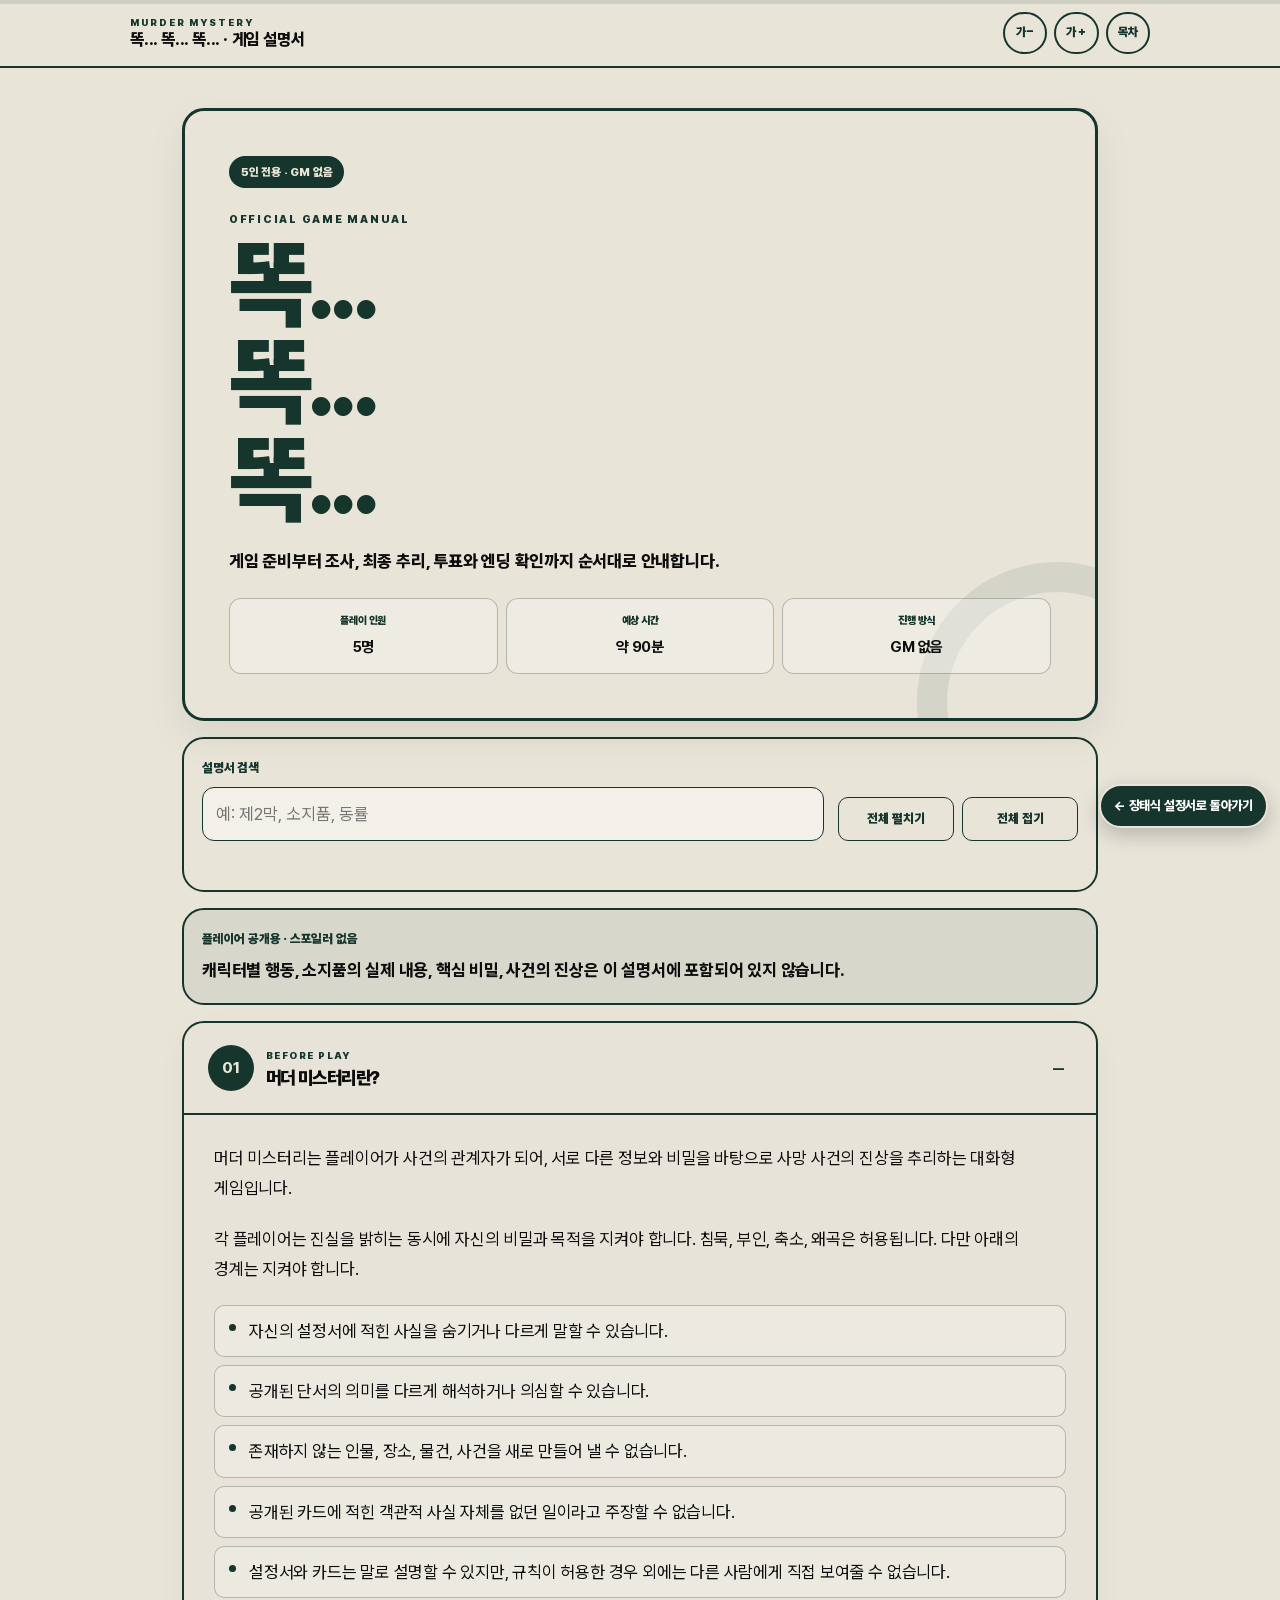
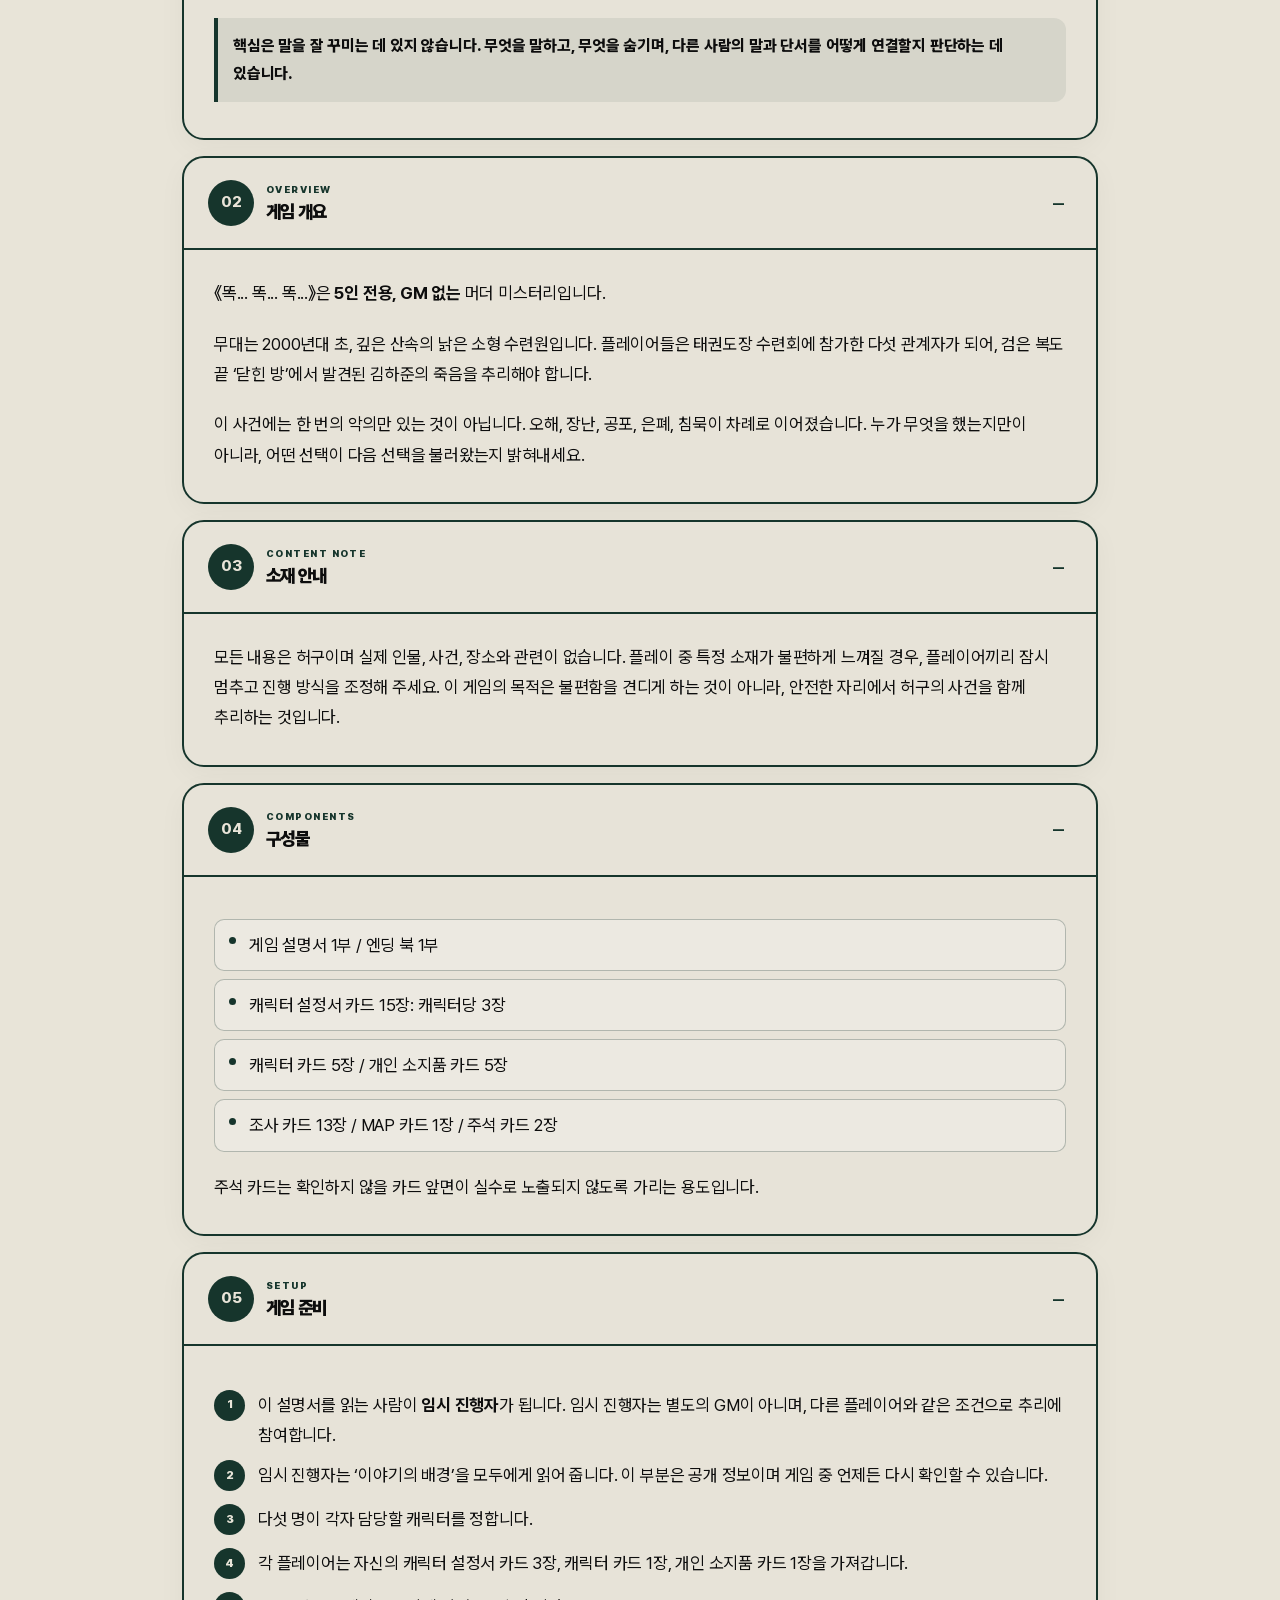
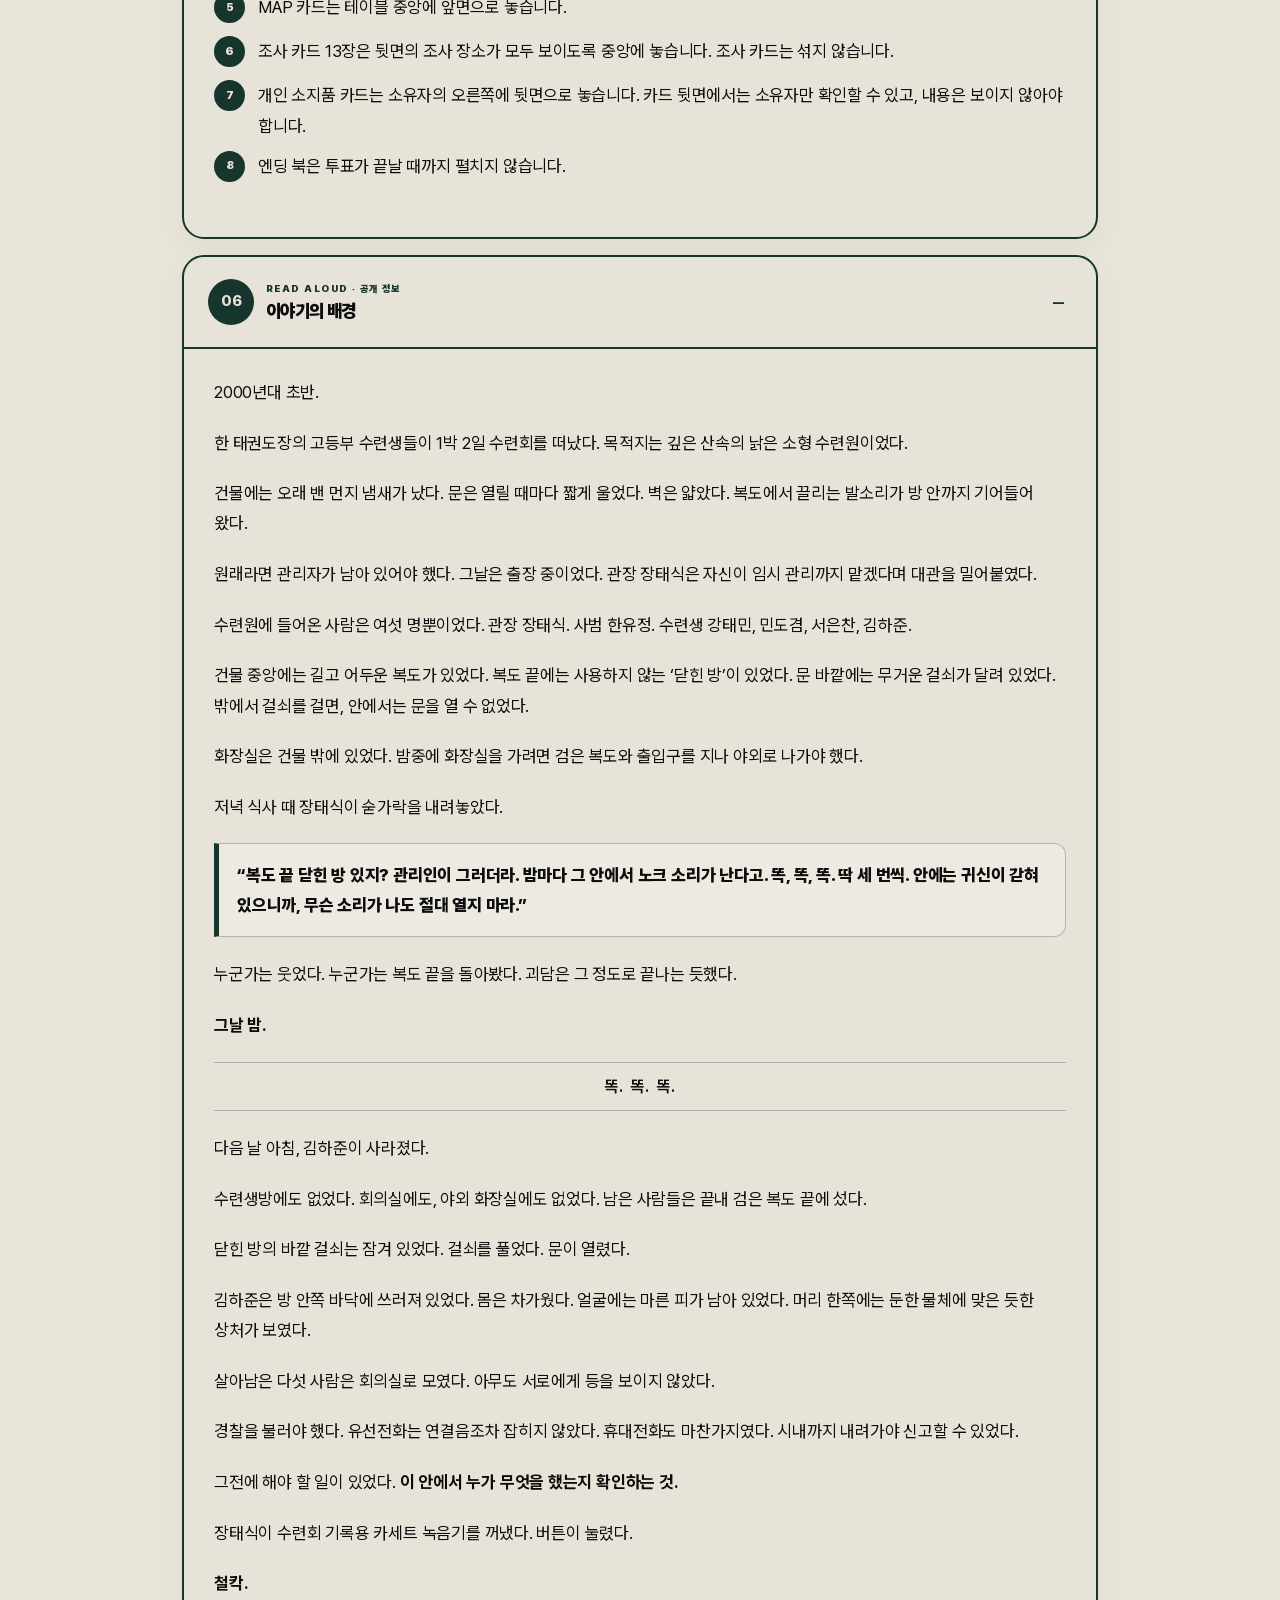
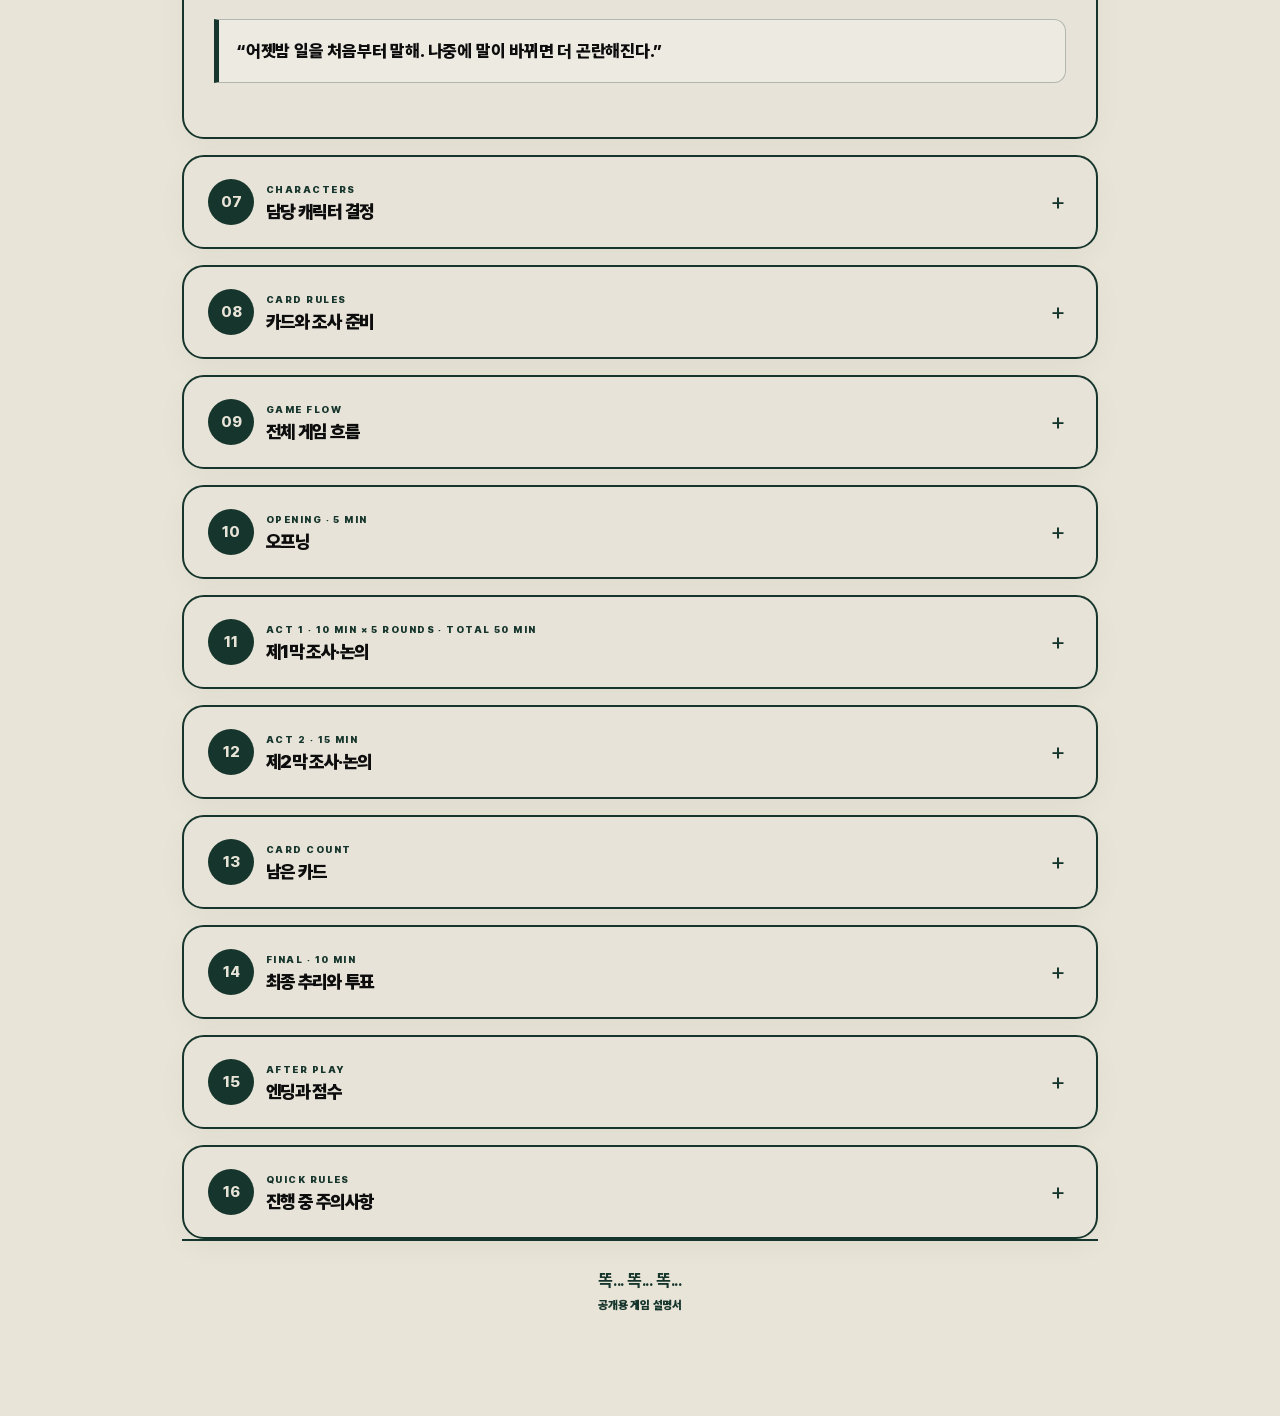
==== game-guide/index.html @ a2833aea "Add files via upload" ====
<!DOCTYPE html>
<html lang="ko">
<head>
  <meta charset="UTF-8">
  <meta name="viewport" content="width=device-width, initial-scale=1, viewport-fit=cover">
  <meta name="theme-color" content="#E8E4D8">
  <meta name="color-scheme" content="light">
  <meta name="robots" content="noindex,nofollow,noarchive,nosnippet">
  <title>똑... 똑... 똑... | 게임 설명서</title>
  <meta name="description" content="5인용 GM 없는 머더 미스터리 《똑... 똑... 똑...》 공개용 모바일 게임 설명서">
  <link rel="stylesheet" href="style.css">
</head>
<body>
  <a class="character-return" id="characterReturn" href="../index.html?from=guide" aria-label="장태식 설정서로 돌아가기">← 장태식 설정서로 돌아가기</a>
  <div class="scroll-progress" aria-hidden="true"><div class="scroll-progress__bar" id="scrollProgress"></div></div>
  <header class="site-header">
    <div class="site-header__inner">
      <div class="brand"><span class="brand__eyebrow">MURDER MYSTERY</span><h1 class="brand__title">똑... 똑... 똑... · 게임 설명서</h1></div>
      <div class="header-actions" aria-label="읽기 설정">
        <button class="icon-button" id="fontDown" type="button" aria-label="글자 크기 줄이기">가−</button>
        <button class="icon-button" id="fontUp" type="button" aria-label="글자 크기 키우기">가＋</button>
        <button class="icon-button" id="menuToggle" type="button" aria-expanded="false" aria-controls="quickNav">목차</button>
      </div>
    </div>
  </header>
  <nav class="quick-nav" id="quickNav" aria-label="빠른 이동"><a href="#murder-mystery">머더 미스터리란?</a>
<a href="#overview">게임 개요</a>
<a href="#content-note">소재 안내</a>
<a href="#components">구성물</a>
<a href="#setup">게임 준비</a>
<a href="#story">이야기의 배경</a>
<a href="#characters">담당 캐릭터 결정</a>
<a href="#cards">카드와 조사 준비</a>
<a href="#flow">전체 게임 흐름</a>
<a href="#opening">오프닝</a>
<a href="#act-one">제1막 조사·논의</a>
<a href="#act-two">제2막 조사·논의</a>
<a href="#remaining">남은 카드</a>
<a href="#deduction-vote">최종 추리와 투표</a>
<a href="#ending-score">엔딩과 점수</a>
<a href="#important-rules">진행 중 주의사항</a></nav>
  <main class="page-shell">
    <section class="manual-hero">
      <span class="manual-hero__badge">5인 전용 · GM 없음</span>
      <p class="manual-hero__eyebrow">OFFICIAL GAME MANUAL</p>
      <h2>똑...<br>똑...<br>똑...</h2>
      <p class="manual-hero__subtitle">게임 준비부터 조사, 최종 추리, 투표와 엔딩 확인까지 순서대로 안내합니다.</p>
      <div class="manual-summary">
        <div><span>플레이 인원</span><strong>5명</strong></div>
        <div><span>예상 시간</span><strong>약 90분</strong></div>
        <div><span>진행 방식</span><strong>GM 없음</strong></div>
      </div>
    </section>
    <section class="manual-tools" aria-label="설명서 도구">
      <label class="search-box" for="manualSearch"><span>설명서 검색</span><input id="manualSearch" type="search" placeholder="예: 제2막, 소지품, 동률"></label>
      <div class="tool-buttons"><button id="expandAll" type="button">전체 펼치기</button><button id="collapseAll" type="button">전체 접기</button></div>
      <p class="search-status" id="searchStatus" aria-live="polite"></p>
    </section>
    <section class="important-note">
      <strong>플레이어 공개용 · 스포일러 없음</strong>
      <p>캐릭터별 행동, 소지품의 실제 내용, 핵심 비밀, 사건의 진상은 이 설명서에 포함되어 있지 않습니다.</p>
    </section>
    <div id="manualSections">
      <article class="manual-section" id="murder-mystery">
        <button class="section-toggle" type="button" aria-expanded="true" aria-controls="murder-mystery-content">
          <span class="section-number">01</span>
          <span class="section-title-group">
            <span class="section-kicker">BEFORE PLAY</span>
            <span class="section-title">머더 미스터리란?</span>
          </span>
          <span class="toggle-mark" aria-hidden="true">−</span>
        </button>
        <div class="section-content" id="murder-mystery-content">
          <div class="prose">
        <p>머더 미스터리는 플레이어가 사건의 관계자가 되어, 서로 다른 정보와 비밀을 바탕으로 사망 사건의 진상을 추리하는 대화형 게임입니다.</p>
        <p>각 플레이어는 진실을 밝히는 동시에 자신의 비밀과 목적을 지켜야 합니다. 침묵, 부인, 축소, 왜곡은 허용됩니다. 다만 아래의 경계는 지켜야 합니다.</p>
        <ul class="manual-list">
          <li>자신의 설정서에 적힌 사실을 숨기거나 다르게 말할 수 있습니다.</li>
          <li>공개된 단서의 의미를 다르게 해석하거나 의심할 수 있습니다.</li>
          <li>존재하지 않는 인물, 장소, 물건, 사건을 새로 만들어 낼 수 없습니다.</li>
          <li>공개된 카드에 적힌 객관적 사실 자체를 없던 일이라고 주장할 수 없습니다.</li>
          <li>설정서와 카드는 말로 설명할 수 있지만, 규칙이 허용한 경우 외에는 다른 사람에게 직접 보여줄 수 없습니다.</li>
        </ul>
        <div class="rule-callout">핵심은 말을 잘 꾸미는 데 있지 않습니다. 무엇을 말하고, 무엇을 숨기며, 다른 사람의 말과 단서를 어떻게 연결할지 판단하는 데 있습니다.</div></div>
        </div>
      </article>

      <article class="manual-section" id="overview">
        <button class="section-toggle" type="button" aria-expanded="true" aria-controls="overview-content">
          <span class="section-number">02</span>
          <span class="section-title-group">
            <span class="section-kicker">OVERVIEW</span>
            <span class="section-title">게임 개요</span>
          </span>
          <span class="toggle-mark" aria-hidden="true">−</span>
        </button>
        <div class="section-content" id="overview-content">
          <div class="prose">
        <p>《똑... 똑... 똑...》은 <strong>5인 전용, GM 없는</strong> 머더 미스터리입니다.</p>
        <p>무대는 2000년대 초, 깊은 산속의 낡은 소형 수련원입니다. 플레이어들은 태권도장 수련회에 참가한 다섯 관계자가 되어, 검은 복도 끝 ‘닫힌 방’에서 발견된 김하준의 죽음을 추리해야 합니다.</p>
        <p>이 사건에는 한 번의 악의만 있는 것이 아닙니다. 오해, 장난, 공포, 은폐, 침묵이 차례로 이어졌습니다. 누가 무엇을 했는지만이 아니라, 어떤 선택이 다음 선택을 불러왔는지 밝혀내세요.</p></div>
        </div>
      </article>

      <article class="manual-section" id="content-note">
        <button class="section-toggle" type="button" aria-expanded="true" aria-controls="content-note-content">
          <span class="section-number">03</span>
          <span class="section-title-group">
            <span class="section-kicker">CONTENT NOTE</span>
            <span class="section-title">소재 안내</span>
          </span>
          <span class="toggle-mark" aria-hidden="true">−</span>
        </button>
        <div class="section-content" id="content-note-content">
          <div class="prose">
        <p>모든 내용은 허구이며 실제 인물, 사건, 장소와 관련이 없습니다. 플레이 중 특정 소재가 불편하게 느껴질 경우, 플레이어끼리 잠시 멈추고 진행 방식을 조정해 주세요. 이 게임의 목적은 불편함을 견디게 하는 것이 아니라, 안전한 자리에서 허구의 사건을 함께 추리하는 것입니다.</p></div>
        </div>
      </article>

      <article class="manual-section" id="components">
        <button class="section-toggle" type="button" aria-expanded="true" aria-controls="components-content">
          <span class="section-number">04</span>
          <span class="section-title-group">
            <span class="section-kicker">COMPONENTS</span>
            <span class="section-title">구성물</span>
          </span>
          <span class="toggle-mark" aria-hidden="true">−</span>
        </button>
        <div class="section-content" id="components-content">
          <div class="prose">
        <ul class="manual-list">
          <li>게임 설명서 1부 / 엔딩 북 1부</li>
          <li>캐릭터 설정서 카드 15장: 캐릭터당 3장</li>
          <li>캐릭터 카드 5장 / 개인 소지품 카드 5장</li>
          <li>조사 카드 13장 / MAP 카드 1장 / 주석 카드 2장</li>
        </ul>
        <p>주석 카드는 확인하지 않을 카드 앞면이 실수로 노출되지 않도록 가리는 용도입니다.</p></div>
        </div>
      </article>

      <article class="manual-section" id="setup">
        <button class="section-toggle" type="button" aria-expanded="true" aria-controls="setup-content">
          <span class="section-number">05</span>
          <span class="section-title-group">
            <span class="section-kicker">SETUP</span>
            <span class="section-title">게임 준비</span>
          </span>
          <span class="toggle-mark" aria-hidden="true">−</span>
        </button>
        <div class="section-content" id="setup-content">
          <div class="prose">
        <ol class="numbered-list">
          <li>이 설명서를 읽는 사람이 <strong>임시 진행자</strong>가 됩니다. 임시 진행자는 별도의 GM이 아니며, 다른 플레이어와 같은 조건으로 추리에 참여합니다.</li>
          <li>임시 진행자는 ‘이야기의 배경’을 모두에게 읽어 줍니다. 이 부분은 공개 정보이며 게임 중 언제든 다시 확인할 수 있습니다.</li>
          <li>다섯 명이 각자 담당할 캐릭터를 정합니다.</li>
          <li>각 플레이어는 자신의 캐릭터 설정서 카드 3장, 캐릭터 카드 1장, 개인 소지품 카드 1장을 가져갑니다.</li>
          <li>MAP 카드는 테이블 중앙에 앞면으로 놓습니다.</li>
          <li>조사 카드 13장은 뒷면의 조사 장소가 모두 보이도록 중앙에 놓습니다. 조사 카드는 섞지 않습니다.</li>
          <li>개인 소지품 카드는 소유자의 오른쪽에 뒷면으로 놓습니다. 카드 뒷면에서는 소유자만 확인할 수 있고, 내용은 보이지 않아야 합니다.</li>
          <li>엔딩 북은 투표가 끝날 때까지 펼치지 않습니다.</li>
        </ol></div>
        </div>
      </article>

      <article class="manual-section" id="story">
        <button class="section-toggle" type="button" aria-expanded="true" aria-controls="story-content">
          <span class="section-number">06</span>
          <span class="section-title-group">
            <span class="section-kicker">READ ALOUD · 공개 정보</span>
            <span class="section-title">이야기의 배경</span>
          </span>
          <span class="toggle-mark" aria-hidden="true">−</span>
        </button>
        <div class="section-content" id="story-content">
          <div class="prose">
        <div class="story">
          <p>2000년대 초반.</p>
          <p>한 태권도장의 고등부 수련생들이 1박 2일 수련회를 떠났다. 목적지는 깊은 산속의 낡은 소형 수련원이었다.</p>
          <p>건물에는 오래 밴 먼지 냄새가 났다. 문은 열릴 때마다 짧게 울었다. 벽은 얇았다. 복도에서 끌리는 발소리가 방 안까지 기어들어 왔다.</p>
          <p>원래라면 관리자가 남아 있어야 했다. 그날은 출장 중이었다. 관장 장태식은 자신이 임시 관리까지 맡겠다며 대관을 밀어붙였다.</p>
          <p>수련원에 들어온 사람은 여섯 명뿐이었다. 관장 장태식. 사범 한유정. 수련생 강태민, 민도겸, 서은찬, 김하준.</p>
          <p>건물 중앙에는 길고 어두운 복도가 있었다. 복도 끝에는 사용하지 않는 ‘닫힌 방’이 있었다. 문 바깥에는 무거운 걸쇠가 달려 있었다. 밖에서 걸쇠를 걸면, 안에서는 문을 열 수 없었다.</p>
          <p>화장실은 건물 밖에 있었다. 밤중에 화장실을 가려면 검은 복도와 출입구를 지나 야외로 나가야 했다.</p>
          <p>저녁 식사 때 장태식이 숟가락을 내려놓았다.</p>
          <blockquote>“복도 끝 닫힌 방 있지? 관리인이 그러더라. 밤마다 그 안에서 노크 소리가 난다고. 똑, 똑, 똑. 딱 세 번씩. 안에는 귀신이 갇혀 있으니까, 무슨 소리가 나도 절대 열지 마라.”</blockquote>
          <p>누군가는 웃었다. 누군가는 복도 끝을 돌아봤다. 괴담은 그 정도로 끝나는 듯했다.</p>
          <p><strong>그날 밤.</strong></p>
          <p class="story-knock" aria-label="똑. 똑. 똑.">똑. 똑. 똑.</p>
          <p>다음 날 아침, 김하준이 사라졌다.</p>
          <p>수련생방에도 없었다. 회의실에도, 야외 화장실에도 없었다. 남은 사람들은 끝내 검은 복도 끝에 섰다.</p>
          <p>닫힌 방의 바깥 걸쇠는 잠겨 있었다. 걸쇠를 풀었다. 문이 열렸다.</p>
          <p>김하준은 방 안쪽 바닥에 쓰러져 있었다. 몸은 차가웠다. 얼굴에는 마른 피가 남아 있었다. 머리 한쪽에는 둔한 물체에 맞은 듯한 상처가 보였다.</p>
          <p>살아남은 다섯 사람은 회의실로 모였다. 아무도 서로에게 등을 보이지 않았다.</p>
          <p>경찰을 불러야 했다. 유선전화는 연결음조차 잡히지 않았다. 휴대전화도 마찬가지였다. 시내까지 내려가야 신고할 수 있었다.</p>
          <p>그전에 해야 할 일이 있었다. <strong>이 안에서 누가 무엇을 했는지 확인하는 것.</strong></p>
          <p>장태식이 수련회 기록용 카세트 녹음기를 꺼냈다. 버튼이 눌렸다.</p>
          <p><strong>철칵.</strong></p>
          <blockquote>“어젯밤 일을 처음부터 말해. 나중에 말이 바뀌면 더 곤란해진다.”</blockquote>
        </div></div>
        </div>
      </article>

      <article class="manual-section" id="characters">
        <button class="section-toggle" type="button" aria-expanded="false" aria-controls="characters-content">
          <span class="section-number">07</span>
          <span class="section-title-group">
            <span class="section-kicker">CHARACTERS</span>
            <span class="section-title">담당 캐릭터 결정</span>
          </span>
          <span class="toggle-mark" aria-hidden="true">+</span>
        </button>
        <div class="section-content" id="characters-content" hidden>
          <div class="prose">
        <p>아래 다섯 캐릭터 중 각자 한 명을 담당합니다. 희망 캐릭터가 겹치면 상의하여 정하고, 합의가 어렵다면 무작위로 정합니다.</p>
        <ul class="manual-list">
          <li><strong>강태민</strong> / 남성 / 18세 / 태권도장 수련생 / 분위기를 주도하는 고등부 수련생</li>
          <li><strong>민도겸</strong> / 남성 / 18세 / 태권도장 수련생 / 중심 인물의 곁에서 조용히 분위기를 따르는 학생</li>
          <li><strong>서은찬</strong> / 남성 / 17세 / 태권도장 수련생 / 불안이 많고 주변의 눈치를 빠르게 읽는 학생</li>
          <li><strong>한유정</strong> / 여성 / 28세 / 태권도장 사범 / 수련생들을 가장 가까이에서 지도하는 사람</li>
          <li><strong>장태식</strong> / 남성 / 45세 / 태권도장 관장 / 수련회와 시설 안전을 책임진 인솔자</li>
        </ul></div>
        </div>
      </article>

      <article class="manual-section" id="cards">
        <button class="section-toggle" type="button" aria-expanded="false" aria-controls="cards-content">
          <span class="section-number">08</span>
          <span class="section-title-group">
            <span class="section-kicker">CARD RULES</span>
            <span class="section-title">카드와 조사 준비</span>
          </span>
          <span class="toggle-mark" aria-hidden="true">+</span>
        </button>
        <div class="section-content" id="cards-content" hidden>
          <div class="prose">
        <h3>캐릭터 설정서</h3><p>각 플레이어는 자신의 캐릭터 설정서 3장을 손에 들고 진행합니다. 설정서는 언제든 다시 읽을 수 있지만 다른 사람에게 직접 보여줄 수 없습니다.</p>
        <h3>캐릭터 카드</h3><p>오프닝의 첫 진술을 읽을 때만 확인합니다. 첫 진술은 문장을 바꾸지 말고 그대로 읽습니다.</p>
        <h3>개인 소지품 카드</h3><p>소유자만 언제든 확인할 수 있습니다. 다만 조사 대상으로 선택되기 전에는 카드 앞면을 공개하거나 다른 사람에게 보여줄 수 없습니다. 소지품의 내용을 말로 설명하거나 숨기거나 왜곡하는 것은 가능합니다.</p>
        <h3>조사 카드</h3><p>뒷면에는 조사할 장소나 대상의 이름만 적혀 있고, 카드 내용은 앞면에만 있습니다. 섞지 않고 모든 플레이어가 원하는 조사 대상을 고를 수 있도록 펼쳐 놓습니다.</p>
        <div class="rule-callout"><strong>조사 카드 13장 + 개인 소지품 카드 5장 = 조사 가능 카드 18장</strong></div></div>
        </div>
      </article>

      <article class="manual-section" id="flow">
        <button class="section-toggle" type="button" aria-expanded="false" aria-controls="flow-content">
          <span class="section-number">09</span>
          <span class="section-title-group">
            <span class="section-kicker">GAME FLOW</span>
            <span class="section-title">전체 게임 흐름</span>
          </span>
          <span class="toggle-mark" aria-hidden="true">+</span>
        </button>
        <div class="section-content" id="flow-content" hidden>
          <div class="prose">
        <div class="flow-box flow-box--timeline">
          <span>오프닝 <strong>5분</strong></span><span class="flow-box__act-one">제1막 <strong>10분 × 5회</strong><small>총 50분 · 5회 모두 진행</small></span><span>제2막 <strong>15분</strong></span><span>최종 추리 <strong>5분</strong></span><span>투표 <strong>5분</strong></span><span>엔딩·점수</span>
        </div>
        <p>제한 시간은 긴장을 위한 기준입니다. 전원이 동의하면 조금 조정할 수 있습니다.</p></div>
        </div>
      </article>

      <article class="manual-section" id="opening">
        <button class="section-toggle" type="button" aria-expanded="false" aria-controls="opening-content">
          <span class="section-number">10</span>
          <span class="section-title-group">
            <span class="section-kicker">OPENING · 5 MIN</span>
            <span class="section-title">오프닝</span>
          </span>
          <span class="toggle-mark" aria-hidden="true">+</span>
        </button>
        <div class="section-content" id="opening-content" hidden>
          <div class="prose">
        <ol class="numbered-list">
          <li>모두 자신의 캐릭터 설정서 3장을 조용히 읽습니다.</li>
          <li>설정서의 원문은 다른 플레이어에게 보여주거나 그대로 낭독하지 않습니다.</li>
          <li>설정서 확인이 끝나면 캐릭터 카드의 첫 진술을 순서대로 읽습니다.</li>
          <li>첫 진술은 김하준의 시신이 발견된 직후, 각 인물이 녹음기 앞에서 한 공개 진술입니다. 문장을 바꾸지 않습니다.</li>
          <li>모든 첫 진술이 끝나면 제1막 <strong>1회차</strong>를 시작합니다.</li>
        </ol></div>
        </div>
      </article>

      <article class="manual-section" id="act-one">
        <button class="section-toggle" type="button" aria-expanded="false" aria-controls="act-one-content">
          <span class="section-number">11</span>
          <span class="section-title-group">
            <span class="section-kicker">ACT 1 · 10 MIN × 5 ROUNDS · TOTAL 50 MIN</span>
            <span class="section-title">제1막 조사·논의</span>
          </span>
          <span class="toggle-mark" aria-hidden="true">+</span>
        </button>
        <div class="section-content" id="act-one-content" hidden>
          <div class="prose">
        <div class="act-one-alert" role="note" aria-label="제1막 반복 진행 안내">
          <strong>한 번만 진행하고 제2막으로 넘어가지 마세요.</strong>
          <span>아래의 <b>10분짜리 조사·논의를 담당자를 바꾸며 총 5회 반복</b>합니다. 제1막 전체 시간은 총 50분입니다.</span>
        </div>

        <h3 class="step-heading">제1막 전체 5회차</h3>
        <div class="round-repeat-grid" aria-label="제1막 1회차부터 5회차까지">
          <div class="round-repeat-item"><strong>1회차</strong><span>10분</span></div>
          <div class="round-repeat-item"><strong>2회차</strong><span>10분</span></div>
          <div class="round-repeat-item"><strong>3회차</strong><span>10분</span></div>
          <div class="round-repeat-item"><strong>4회차</strong><span>10분</span></div>
          <div class="round-repeat-item"><strong>5회차</strong><span>10분</span></div>
        </div>
        <p class="round-repeat-caption">첫 조사 담당자를 정한 뒤, 매 회차가 끝날 때마다 시계 방향의 다음 플레이어가 담당합니다. 다섯 명 모두 한 번씩 담당해야 합니다.</p>

        <h3 class="step-heading">한 회차 10분의 진행 순서</h3>
        <ol class="round-flow-list">
          <li><span class="flow-number" aria-hidden="true">1</span><span class="flow-text">이번 회차의 조사 담당자를 확인합니다.</span></li>
          <li><span class="flow-number" aria-hidden="true">2</span><span class="flow-text">조사 담당자가 조사 가능 카드 2장을 선택합니다.</span></li>
          <li><span class="flow-number" aria-hidden="true">3</span><span class="flow-text">선택한 두 카드를 즉시 전체 공개합니다.</span></li>
          <li><span class="flow-number" aria-hidden="true">4</span><span class="flow-text">10분 중 남은 시간 동안 자유롭게 논의합니다.</span></li>
          <li><span class="flow-number" aria-hidden="true">5</span><span class="flow-text">10분이 끝나면 다음 담당자로 바꾸어 새 회차를 시작합니다.</span></li>
        </ol>
        <p>각 조사 담당자는 아직 공개되지 않은 조사 가능 카드 2장을 고릅니다.</p>
        <ul class="manual-list">
          <li>조사 카드 2장을 선택할 수 있습니다.</li>
          <li>조사 카드 1장과 다른 사람의 개인 소지품 카드 1장을 선택할 수 있습니다.</li>
          <li>개인 소지품 카드 2장을 동시에 선택할 수 없습니다.</li>
          <li>자신의 개인 소지품 카드는 선택할 수 없습니다.</li>
        </ul>
        <p>선택한 두 카드는 즉시 전체 공개합니다. 공개된 카드는 테이블 중앙에 앞면으로 놓고 누구나 다시 확인할 수 있게 둡니다.</p>
        <p>카드 공개 뒤 남은 시간 동안 자유롭게 논의합니다. 공개 단서, 첫 진술, 서로의 말에 드러난 모순을 연결해 사건을 추리합니다.</p></div>
        <div class="act-one-exit" role="note">
          <strong>제2막으로 넘어가기 전 반드시 확인</strong>
          <span>① 5회차까지 모두 종료&nbsp;&nbsp; ② 다섯 명 모두 조사 담당 완료&nbsp;&nbsp; ③ 공개 카드 총 10장</span>
          <b>세 조건이 모두 충족되어야 제2막으로 이동합니다.</b>
        </div>
        </div>
      </article>

      <article class="manual-section" id="act-two">
        <button class="section-toggle" type="button" aria-expanded="false" aria-controls="act-two-content">
          <span class="section-number">12</span>
          <span class="section-title-group">
            <span class="section-kicker">ACT 2 · 15 MIN</span>
            <span class="section-title">제2막 조사·논의</span>
          </span>
          <span class="toggle-mark" aria-hidden="true">+</span>
        </button>
        <div class="section-content" id="act-two-content" hidden>
          <div class="prose">
        <div class="rule-callout"><strong>제1막 5회차를 모두 마치고, 전체 공개 카드가 총 10장인지 확인한 뒤 제2막을 시작합니다.</strong></div>
        <ol class="numbered-list">
          <li>첫 조사 담당자부터 시계 방향으로 아직 확인되지 않은 조사 가능 카드 1장을 골라 자기 앞에 뒷면으로 가져옵니다.</li>
          <li>앞선 플레이어가 가져간 카드는 다시 선택할 수 없습니다.</li>
          <li>다섯 명의 선택이 모두 끝난 뒤, 각자 가져온 카드 앞면을 개인적으로 확인합니다.</li>
          <li>가져온 카드는 전체 공개하거나 다른 플레이어에게 직접 보여줄 수 없습니다.</li>
          <li>카드 내용을 말로 설명하는 것은 가능하며, 숨기거나 왜곡하거나 거짓말할 수도 있습니다.</li>
        </ol>
        <div class="rule-callout">다른 사람의 개인 소지품을 가져왔다면 원래 소유자도 내용을 알고 있습니다. 제2막 정보는 ‘선택한 사람만 아는 정보’가 아니라 <strong>전체에게 공개되지 않은 정보</strong>입니다.</div></div>
        </div>
      </article>

      <article class="manual-section" id="remaining">
        <button class="section-toggle" type="button" aria-expanded="false" aria-controls="remaining-content">
          <span class="section-number">13</span>
          <span class="section-title-group">
            <span class="section-kicker">CARD COUNT</span>
            <span class="section-title">남은 카드</span>
          </span>
          <span class="toggle-mark" aria-hidden="true">+</span>
        </button>
        <div class="section-content" id="remaining-content" hidden>
          <div class="prose">
        <div class="flow-box"><span>전체 <strong>18장</strong></span><span>제1막 전체 공개 <strong>10장</strong></span><span>제2막 비공개 확인 <strong>5장</strong></span><span>끝까지 미확인 <strong>3장</strong></span></div>
        <p>마지막까지 확인되지 않은 3장은 게임 종료 전까지 볼 수 없습니다.</p>
        <p>카드 선택 자체도 추리의 일부입니다. 모든 조합이 같은 난도로 이어지는 것은 아니므로, 이미 나온 정보와 연결되는 장소와 소지품을 신중히 선택해야 합니다.</p></div>
        </div>
      </article>

      <article class="manual-section" id="deduction-vote">
        <button class="section-toggle" type="button" aria-expanded="false" aria-controls="deduction-vote-content">
          <span class="section-number">14</span>
          <span class="section-title-group">
            <span class="section-kicker">FINAL · 10 MIN</span>
            <span class="section-title">최종 추리와 투표</span>
          </span>
          <span class="toggle-mark" aria-hidden="true">+</span>
        </button>
        <div class="section-content" id="deduction-vote-content" hidden>
          <div class="prose">
        <h3>최종 추리 · 5분</h3>
        <p>제2막 조사 / 논의가 끝나면 최종 추리를 진행한다. 제한 시간은 5분이다. 이 시간에는 더 이상 카드를 선택하지 않는다. 플레이어들은 지금까지 나온 정보를 바탕으로 마지막 논의를 한다. 최종 추리가 끝나면 투표로 넘어간다.</p>
        <h3>투표 · 5분</h3>
        <p>김하준의 사망에 가장 직접적인 원인을 만들고, 그를 살릴 수 있었던 마지막 가능성을 끊은 <strong>‘최종 책임자’ 한 명</strong>을 지목합니다. 어느 인물도 이 기준에 해당하지 않고 순수한 사고사라고 판단한다면 ‘사고사’에 투표할 수 있습니다.</p>
        <p>원한다면 투표 직전 각자 최종 추리를 1분 이내로 말합니다. 투표는 동시에 공개합니다.</p>
        <div class="rule-callout">동률이면 동률 대상만 두고 3분간 재논의한 뒤 재투표합니다. 다시 동률이면 제1막의 첫 조사 담당자가 동률 대상 중 하나를 최종 지목합니다.</div></div>
        </div>
      </article>

      <article class="manual-section" id="ending-score">
        <button class="section-toggle" type="button" aria-expanded="false" aria-controls="ending-score-content">
          <span class="section-number">15</span>
          <span class="section-title-group">
            <span class="section-kicker">AFTER PLAY</span>
            <span class="section-title">엔딩과 점수</span>
          </span>
          <span class="toggle-mark" aria-hidden="true">+</span>
        </button>
        <div class="section-content" id="ending-score-content" hidden>
          <div class="prose">
        <h3>엔딩 확인</h3>
        <ol class="numbered-list">
          <li>최종 지목 대상에 해당하는 엔딩을 읽습니다.</li>
          <li>반드시 ‘사건의 진실’과 ‘주요 단서 해설’을 이어서 읽습니다.</li>
          <li>각자 숨긴 비밀, 제2막에서 확인한 카드, 공개되지 않은 개인 소지품을 자유롭게 밝히며 사건을 되짚습니다.</li>
        </ol>
        <h3>점수 계산 · 선택 규칙</h3>
        <p>점수는 사건의 진실을 확인한 뒤 각 설정서의 목적을 기준으로 계산합니다.</p>
        <p>‘특정 인물에게 핵심 비밀 두 가지가 모두 들키지 않는다’는 목표는 두 비밀이 모두 정확히 간파되었을 때만 실패합니다. 상대가 0개 또는 1개만 알아냈다면 성공입니다. 문장을 그대로 맞힐 필요는 없지만, 비밀이 사건에서 어떤 의미였는지 설명할 수 있어야 ‘간파’로 인정합니다.</p>
        <p>가장 높은 점수를 얻은 플레이어가 ‘최고 추리자’입니다. 동점은 공동 우승입니다.</p></div>
        </div>
      </article>

      <article class="manual-section" id="important-rules">
        <button class="section-toggle" type="button" aria-expanded="false" aria-controls="important-rules-content">
          <span class="section-number">16</span>
          <span class="section-title-group">
            <span class="section-kicker">QUICK RULES</span>
            <span class="section-title">진행 중 주의사항</span>
          </span>
          <span class="toggle-mark" aria-hidden="true">+</span>
        </button>
        <div class="section-content" id="important-rules-content" hidden>
          <div class="prose">
        <ul class="manual-list">
          <li>설정서와 비공개 카드는 직접 보여주지 않습니다.</li>
          <li>공개 카드의 존재와 객관적 문구는 부정할 수 없습니다. 해석과 책임은 얼마든지 다툴 수 있습니다.</li>
          <li>새로운 인물, 통로, 물건, 초자연 현상을 즉석에서 만들지 않습니다.</li>
          <li>자신의 비밀을 숨길 수 있지만, 게임 밖의 개인정보나 실제 경험을 연기에 끌어오지 않습니다.</li>
          <li>투표는 ‘가장 수상한 사람’이 아니라 사망의 결정적 흐름을 만든 최종 책임자를 고르는 절차입니다.</li>
        </ul></div>
        </div>
      </article></div>
    <section class="no-results" id="noResults" hidden><strong>검색 결과가 없습니다.</strong><p>다른 단어로 검색하거나 검색어를 지워 주세요.</p></section>
    <footer class="site-footer"><strong>똑... 똑... 똑...</strong><p>공개용 게임 설명서</p></footer>
  </main>
  <button class="back-to-top" id="backToTop" type="button" tabindex="-1" aria-hidden="true" aria-label="맨 위로 이동" title="맨 위로">↑</button>
  <script src="script.js"></script>
</body>
</html>
---- game-guide/style.css ----
@font-face {
  font-family: "Pretendard";
  src: url("PretendardVariable.woff2") format("woff2-variations");
  font-style: normal;
  font-weight: 100 900;
  font-display: swap;
}

.character-return {
  position: fixed;
  right: 12px;
  bottom: calc(72px + env(safe-area-inset-bottom, 0px));
  z-index: 90;
  display: inline-flex;
  align-items: center;
  min-height: 44px;
  padding: 9px 13px;
  color: #fff;
  background: #16352C;
  border: 2px solid #E8E4D8;
  border-radius: 999px;
  box-shadow: 0 7px 20px rgba(13, 13, 13, .22);
  font-size: 13px;
  font-weight: 800;
  line-height: 1.2;
  text-decoration: none;
}

:root {
  --paper: #E8E4D8;
  --ink: #0D0D0D;
  --navy: #16352C;
  --navy-soft: rgba(22, 53, 44, 0.09);
  --navy-mid: rgba(22, 53, 44, 0.28);
  --shadow: 0 16px 40px rgba(11, 11, 11, 0.07);
  --body-size: 17px;
  --radius-lg: 22px;
  --radius-md: 14px;
  --safe-bottom: env(safe-area-inset-bottom, 0px);
}

* { box-sizing: border-box; }

html {
  scroll-behavior: smooth;
  scroll-padding-top: 112px;
}

body {
  margin: 0;
  min-width: 320px;
  color: var(--ink);
  background: var(--paper);
  font-family: "Pretendard", sans-serif;
  font-size: var(--body-size);
  line-height: 1.78;
  letter-spacing: -0.012em;
  word-break: keep-all;
  overflow-wrap: break-word;
}

button, input, a {
  font-family: "Pretendard", sans-serif;
  -webkit-tap-highlight-color: transparent;
}
button, input { font: inherit; }

.scroll-progress {
  position: fixed;
  inset: 0 0 auto;
  z-index: 1000;
  height: 4px;
  background: rgba(22, 53, 44, 0.12);
}

.scroll-progress__bar {
  width: 0;
  height: 100%;
  background: var(--navy);
}

.site-header {
  position: sticky;
  top: 0;
  z-index: 100;
  padding: 12px 14px;
  padding-top: max(12px, env(safe-area-inset-top));
  background: rgba(232, 228, 216, 0.94);
  border-bottom: 2px solid var(--navy);
  backdrop-filter: blur(14px);
  -webkit-backdrop-filter: blur(14px);
}

.site-header__inner {
  width: min(100%, 1020px);
  margin: 0 auto;
  display: flex;
  align-items: center;
  justify-content: space-between;
  gap: 12px;
}

.brand { min-width: 0; }

.brand__eyebrow {
  display: block;
  color: var(--navy);
  font-size: 0.6rem;
  font-weight: 900;
  letter-spacing: 0.2em;
  line-height: 1.2;
}

.brand__title {
  margin: 2px 0 0;
  font-size: 1.04rem;
  font-weight: 800;
  line-height: 1.15;
}

.header-actions {
  display: flex;
  flex: 0 0 auto;
  gap: 7px;
}

.icon-button {
  min-width: 44px;
  min-height: 42px;
  padding: 8px 10px;
  color: var(--navy);
  background: transparent;
  border: 2px solid var(--navy);
  border-radius: 999px;
  font-size: 0.75rem;
  font-weight: 900;
  cursor: pointer;
}

.icon-button:active {
  color: var(--paper);
  background: var(--navy);
}

.icon-button:disabled {
  opacity: .38;
  cursor: not-allowed;
}

.quick-nav {
  position: fixed;
  top: 76px;
  left: 14px;
  right: 14px;
  z-index: 90;
  display: none;
  grid-template-columns: repeat(2, minmax(0, 1fr));
  gap: 8px;
  width: min(calc(100% - 28px), 720px);
  max-height: min(68vh, 600px);
  margin: 0 auto;
  padding: 12px;
  overflow-y: auto;
  background: var(--paper);
  border: 2px solid var(--navy);
  border-radius: var(--radius-md);
  box-shadow: var(--shadow);
}

.quick-nav.is-open { display: grid; }

.quick-nav a {
  display: flex;
  align-items: center;
  justify-content: center;
  min-height: 44px;
  padding: 8px 10px;
  color: var(--ink);
  background: rgba(255, 255, 255, 0.3);
  border: 1px solid var(--navy-mid);
  border-radius: 10px;
  font-size: 0.78rem;
  font-weight: 850;
  text-align: center;
  text-decoration: none;
}

.page-shell {
  width: min(100%, 960px);
  margin: 0 auto;
  padding: 20px 14px 58px;
}

.manual-hero {
  position: relative;
  overflow: hidden;
  padding: 30px 20px 26px;
  background: var(--paper);
  border: 3px solid var(--navy);
  border-radius: var(--radius-lg);
  box-shadow: var(--shadow);
}

.manual-hero::after {
  content: "";
  position: absolute;
  width: 220px;
  height: 220px;
  right: -102px;
  bottom: -124px;
  border: 30px solid var(--navy-soft);
  border-radius: 50%;
}

.manual-hero__badge {
  position: relative;
  z-index: 1;
  display: inline-flex;
  padding: 6px 12px;
  color: var(--paper);
  background: var(--navy);
  border-radius: 999px;
  font-size: 0.72rem;
  font-weight: 900;
}

.manual-hero__eyebrow {
  position: relative;
  z-index: 1;
  margin: 22px 0 0;
  color: var(--navy);
  font-size: 0.68rem;
  font-weight: 900;
  letter-spacing: 0.16em;
}

.manual-hero h2 {
  position: relative;
  z-index: 1;
  margin: 5px 0 0;
  color: var(--navy);
  font-size: clamp(2.8rem, 14vw, 6.1rem);
  font-weight: 900;
  line-height: 1;
  letter-spacing: -0.065em;
}

.manual-hero__subtitle {
  position: relative;
  z-index: 1;
  max-width: 650px;
  margin: 18px 0 0;
  font-weight: 800;
}

.manual-summary {
  position: relative;
  z-index: 1;
  display: grid;
  grid-template-columns: repeat(3, minmax(0, 1fr));
  gap: 8px;
  margin-top: 22px;
}

.manual-summary div {
  padding: 13px 8px;
  background: rgba(255, 255, 255, 0.28);
  border: 1px solid var(--navy-mid);
  border-radius: 12px;
  text-align: center;
}

.manual-summary span {
  display: block;
  color: var(--navy);
  font-size: 0.66rem;
  font-weight: 900;
}

.manual-summary strong {
  display: block;
  margin-top: 3px;
  font-size: 0.94rem;
}

.manual-tools,
.important-note {
  margin-top: 16px;
  padding: 18px;
  background: var(--paper);
  border: 2px solid var(--navy);
  border-radius: var(--radius-lg);
}

.search-box { display: block; }

.search-box span {
  display: block;
  margin-bottom: 7px;
  color: var(--navy);
  font-size: 0.78rem;
  font-weight: 900;
}

.search-box input {
  width: 100%;
  min-height: 48px;
  padding: 11px 13px;
  color: var(--ink);
  background: rgba(255, 255, 255, 0.42);
  border: 1.5px solid var(--navy);
  border-radius: 12px;
  outline: none;
}

.search-box input:focus {
  box-shadow: 0 0 0 3px rgba(22, 53, 44, 0.14);
}

.tool-buttons {
  display: grid;
  grid-template-columns: 1fr 1fr;
  gap: 8px;
  margin-top: 10px;
}

.tool-buttons button {
  min-height: 44px;
  color: var(--navy);
  background: transparent;
  border: 1.5px solid var(--navy);
  border-radius: 10px;
  font-size: 0.8rem;
  font-weight: 900;
  cursor: pointer;
}

.search-status {
  min-height: 1.4em;
  margin: 10px 0 0;
  font-size: 0.75rem;
  font-weight: 750;
  color: var(--ink);
}

.important-note {
  background: rgba(22, 53, 44, 0.075);
}

.important-note strong {
  display: block;
  color: var(--navy);
  font-size: 0.78rem;
  font-weight: 900;
}

.important-note p {
  margin: 5px 0 0;
  font-weight: 750;
}

.manual-section {
  margin-top: 16px;
  background: rgba(232, 228, 216, 0.97);
  border: 2px solid var(--navy);
  border-radius: var(--radius-lg);
  box-shadow: 0 8px 28px rgba(11, 11, 11, 0.04);
  overflow: hidden;
}

.manual-section[hidden] { display: none; }

.section-toggle {
  width: 100%;
  display: grid;
  grid-template-columns: 46px minmax(0, 1fr) 28px;
  gap: 12px;
  align-items: center;
  padding: 18px;
  color: var(--ink);
  background: transparent;
  border: 0;
  text-align: left;
  cursor: pointer;
}

.section-number {
  display: grid;
  place-items: center;
  width: 46px;
  height: 46px;
  color: var(--paper);
  background: var(--navy);
  border-radius: 50%;
  font-size: 0.95rem;
  font-weight: 800;
}

.section-title-group { min-width: 0; }

.section-kicker {
  display: block;
  color: var(--navy);
  font-size: 0.6rem;
  font-weight: 900;
  letter-spacing: 0.15em;
}

.section-title {
  display: block;
  margin-top: 2px;
  font-size: 1.12rem;
  font-weight: 900;
  line-height: 1.35;
  letter-spacing: -0.035em;
}

.toggle-mark {
  color: var(--navy);
  font-size: 1.5rem;
  text-align: center;
}

.section-content {
  border-top: 2px solid var(--navy);
}

.section-content[hidden] { display: none; }

.prose {
  padding: 22px 18px 24px;
}

.prose p {
  margin: 0 0 1.2em;
}

.prose p:last-child { margin-bottom: 0; }

.prose blockquote {
  margin: 18px 0 22px;
  padding: 16px 16px 16px 18px;
  background: rgba(255, 255, 255, 0.26);
  border: 1px solid var(--navy-mid);
  border-left: 5px solid var(--navy);
  border-radius: 0 12px 12px 0;
  font-weight: 850;
}

.manual-list {
  margin: 14px 0 20px;
  padding: 0;
  list-style: none;
}

.manual-list li {
  position: relative;
  margin-top: 8px;
  padding: 10px 12px 10px 34px;
  background: rgba(255, 255, 255, 0.23);
  border: 1px solid var(--navy-mid);
  border-radius: 10px;
}

.manual-list li::before {
  content: "";
  position: absolute;
  left: 14px;
  top: 1.05em;
  width: 7px;
  height: 7px;
  background: var(--navy);
  border-radius: 50%;
}

.character-line,
.rule-line {
  padding: 11px 13px;
  background: rgba(255, 255, 255, 0.25);
  border-left: 4px solid var(--navy);
  border-radius: 0 10px 10px 0;
}

.note-line {
  margin-top: 8px !important;
  padding: 10px 12px;
  color: var(--navy);
  background: rgba(22, 53, 44, 0.07);
  border-radius: 10px;
  font-size: 0.88em;
  font-weight: 800;
}

.step-heading,
.chance-heading {
  margin: 25px 0 11px;
  color: var(--navy);
  font-size: 1.02rem;
  line-height: 1.4;
}

.chance-heading {
  padding-bottom: 8px;
  border-bottom: 1px solid var(--navy-mid);
}

/* 제1막 한 회차의 1~5단계 진행 순서 */
.round-flow-list {
  position: relative;
  margin: 22px 0;
  padding: 0;
  list-style: none;
  counter-reset: flow-step;
}

.round-flow-list::before {
  content: "";
  position: absolute;
  top: 28px;
  bottom: 28px;
  left: 25px;
  width: 3px;
  background: rgba(22, 53, 44, 0.22);
  border-radius: 999px;
}

.round-flow-list li {
  position: relative;
  display: grid;
  grid-template-columns: 52px minmax(0, 1fr);
  gap: 13px;
  align-items: center;
  min-height: 68px;
  margin-top: 12px;
  padding: 11px 14px 11px 8px;
  background: rgba(255, 255, 255, 0.3);
  border: 1.5px solid var(--navy-mid);
  border-radius: 14px;
}

.flow-number {
  position: relative;
  z-index: 1;
  display: grid;
  place-items: center;
  width: 46px;
  height: 46px;
  color: var(--paper);
  background: var(--navy);
  border: 4px solid var(--paper);
  border-radius: 50%;
  font-size: 1.05rem;
  font-weight: 900;
  box-shadow: 0 0 0 1px var(--navy);
}

.flow-text {
  font-weight: 850;
  line-height: 1.55;
}

.round-flow-notes {
  margin-top: 18px;
  padding-top: 4px;
  border-top: 1px solid var(--navy-mid);
}

.act-one-alert {
  margin: 4px 0 24px;
  padding: 18px 17px;
  color: var(--ink);
  background: rgba(22, 53, 44, 0.1);
  border: 3px solid var(--navy);
  border-radius: 15px;
  box-shadow: 0 7px 0 rgba(22, 53, 44, 0.12);
}

.act-one-alert > strong,
.act-one-alert > span {
  display: block;
}

.act-one-alert > strong {
  color: var(--navy);
  font-size: 1.06rem;
  font-weight: 900;
  line-height: 1.45;
}

.act-one-alert > span {
  margin-top: 7px;
  line-height: 1.7;
}

.round-repeat-grid {
  position: relative;
  display: grid;
  grid-template-columns: repeat(5, minmax(0, 1fr));
  gap: 7px;
  margin: 12px 0 10px;
}

.round-repeat-item {
  position: relative;
  z-index: 1;
  min-width: 0;
  padding: 12px 4px 10px;
  color: var(--ink);
  background: var(--paper);
  border: 2px solid var(--navy);
  border-radius: 11px;
  text-align: center;
}

.round-repeat-item strong,
.round-repeat-item span {
  display: block;
}

.round-repeat-item strong {
  color: var(--navy);
  font-size: 0.84rem;
  font-weight: 900;
  line-height: 1.3;
}

.round-repeat-item span {
  margin-top: 3px;
  font-size: 0.72rem;
  font-weight: 800;
  line-height: 1.3;
}

.round-repeat-caption {
  margin: 10px 0 22px !important;
  color: var(--navy);
  font-size: 0.88em;
  font-weight: 800;
  line-height: 1.65;
}

.act-one-exit {
  margin: 0 20px 24px;
  padding: 16px;
  color: var(--paper);
  background: var(--navy);
  border: 2px solid var(--navy);
  border-radius: 14px;
}

.act-one-exit > strong,
.act-one-exit > span,
.act-one-exit > b {
  display: block;
}

.act-one-exit > strong {
  font-size: 1rem;
  font-weight: 900;
}

.act-one-exit > span {
  margin-top: 8px;
  font-size: 0.86rem;
  font-weight: 650;
  line-height: 1.7;
}

.act-one-exit > b {
  margin-top: 8px;
  padding-top: 8px;
  border-top: 1px solid rgba(232, 228, 216, 0.55);
  font-size: 0.9rem;
  font-weight: 900;
}

.no-results {
  margin-top: 16px;
  padding: 24px;
  text-align: center;
  background: var(--paper);
  border: 2px dashed var(--navy);
  border-radius: var(--radius-lg);
  font-weight: 850;
}

.back-to-top {
  position: fixed;
  right: 16px;
  bottom: calc(16px + var(--safe-bottom));
  z-index: 80;
  display: grid;
  place-items: center;
  width: 50px;
  height: 50px;
  color: var(--paper);
  background: var(--navy);
  border: 2px solid var(--paper);
  border-radius: 50%;
  box-shadow: 0 9px 22px rgba(22, 53, 44, 0.28);
  font-size: 1.2rem;
  font-weight: 900;
  cursor: pointer;
  opacity: 0;
  pointer-events: none;
  transform: translateY(8px);
  transition: 180ms ease;
}

.back-to-top.is-visible {
  opacity: 1;
  pointer-events: auto;
  transform: translateY(0);
}

.site-footer {
  padding: 24px 16px calc(28px + var(--safe-bottom));
  color: var(--navy);
  border-top: 2px solid var(--navy);
  text-align: center;
}

.site-footer p {
  margin: 0;
  font-size: 0.72rem;
  font-weight: 900;
}

@media (min-width: 600px) {
  .page-shell { padding: 30px 22px 72px; }
  .manual-hero { padding: 36px 32px 30px; }

  .manual-tools {
    display: grid;
    grid-template-columns: minmax(0, 1fr) auto;
    gap: 14px;
    align-items: end;
  }

  .tool-buttons {
    width: 240px;
    margin: 0;
  }

  .search-status {
    grid-column: 1 / -1;
    margin-top: 0;
  }

  .quick-nav {
    grid-template-columns: repeat(4, minmax(0, 1fr));
  }

  .section-toggle { padding: 22px 24px; }
  .prose { padding: 28px 30px 32px; }
}

@media (min-width: 900px) {
  :root { --body-size: 18px; }
  .page-shell { padding-top: 40px; }
  .manual-hero { padding: 44px; }
}

@media (max-width: 390px) {
  .brand__eyebrow { display: none; }
  .brand__title { font-size: 0.92rem; }
  .icon-button { min-width: 40px; padding-inline: 8px; }
  .manual-summary { grid-template-columns: 1fr; }

  .round-flow-list li {
    grid-template-columns: 46px minmax(0, 1fr);
    gap: 10px;
    padding-right: 10px;
  }

  .flow-number {
    width: 42px;
    height: 42px;
    font-size: 0.95rem;
  }

  .round-flow-list::before {
    left: 22px;
  }
}

@media (prefers-reduced-motion: reduce) {
  html { scroll-behavior: auto; }
  *, *::before, *::after {
    transition: none !important;
    animation: none !important;
  }
}


/* 《똑... 똑... 똑...》 전용 구성 요소 */
.prose h3 {
  margin: 1.6em 0 0.35em;
  color: var(--navy);
  font-size: 0.95em;
  font-weight: 900;
}

.prose h3 + p { margin-top: 0; }

.rule-callout {
  margin: 18px 0 4px;
  padding: 14px 15px;
  background: rgba(22, 53, 44, 0.08);
  border-left: 4px solid var(--navy);
  border-radius: 0 12px 12px 0;
  font-size: 0.92em;
  font-weight: 800;
}

.numbered-list {
  margin: 16px 0 20px;
  padding: 0;
  list-style: none;
  counter-reset: steps;
}

.numbered-list li {
  position: relative;
  min-height: 34px;
  margin-top: 10px;
  padding-left: 44px;
}

.numbered-list li::before {
  content: counter(steps);
  counter-increment: steps;
  position: absolute;
  top: 0;
  left: 0;
  display: grid;
  width: 31px;
  height: 31px;
  place-items: center;
  color: var(--paper);
  background: var(--navy);
  border-radius: 50%;
  font-size: 0.7rem;
  font-weight: 900;
}

.flow-box {
  display: grid;
  grid-template-columns: repeat(auto-fit, minmax(125px, 1fr));
  gap: 8px;
  margin: 18px 0 20px;
}

.flow-box > span,
.flow-box > strong {
  display: block;
  padding: 12px 9px;
  color: var(--ink);
  background: rgba(255, 255, 255, 0.28);
  border: 1px solid var(--navy-mid);
  border-radius: 11px;
  text-align: center;
}

.flow-box .flow-box__act-one {
  border-width: 2px;
  border-color: var(--navy);
  box-shadow: inset 0 0 0 1px var(--navy);
}

.flow-box__act-one small {
  display: block;
  margin-top: 4px;
  color: var(--navy);
  font-size: 0.72em;
  font-weight: 900;
  line-height: 1.4;
}

.story { font-family: "Pretendard", sans-serif; }

.story .story-knock {
  margin: 1.35em 0;
  padding: 0.55em 0;
  color: var(--ink);
  border-top: 1px solid var(--navy-mid);
  border-bottom: 1px solid var(--navy-mid);
  font-size: 0.96em;
  font-weight: 600;
  letter-spacing: 0.08em;
  text-align: center;
}

.site-footer strong, .site-footer p { display: block; }
.site-footer strong { font-family: "Pretendard", sans-serif; }
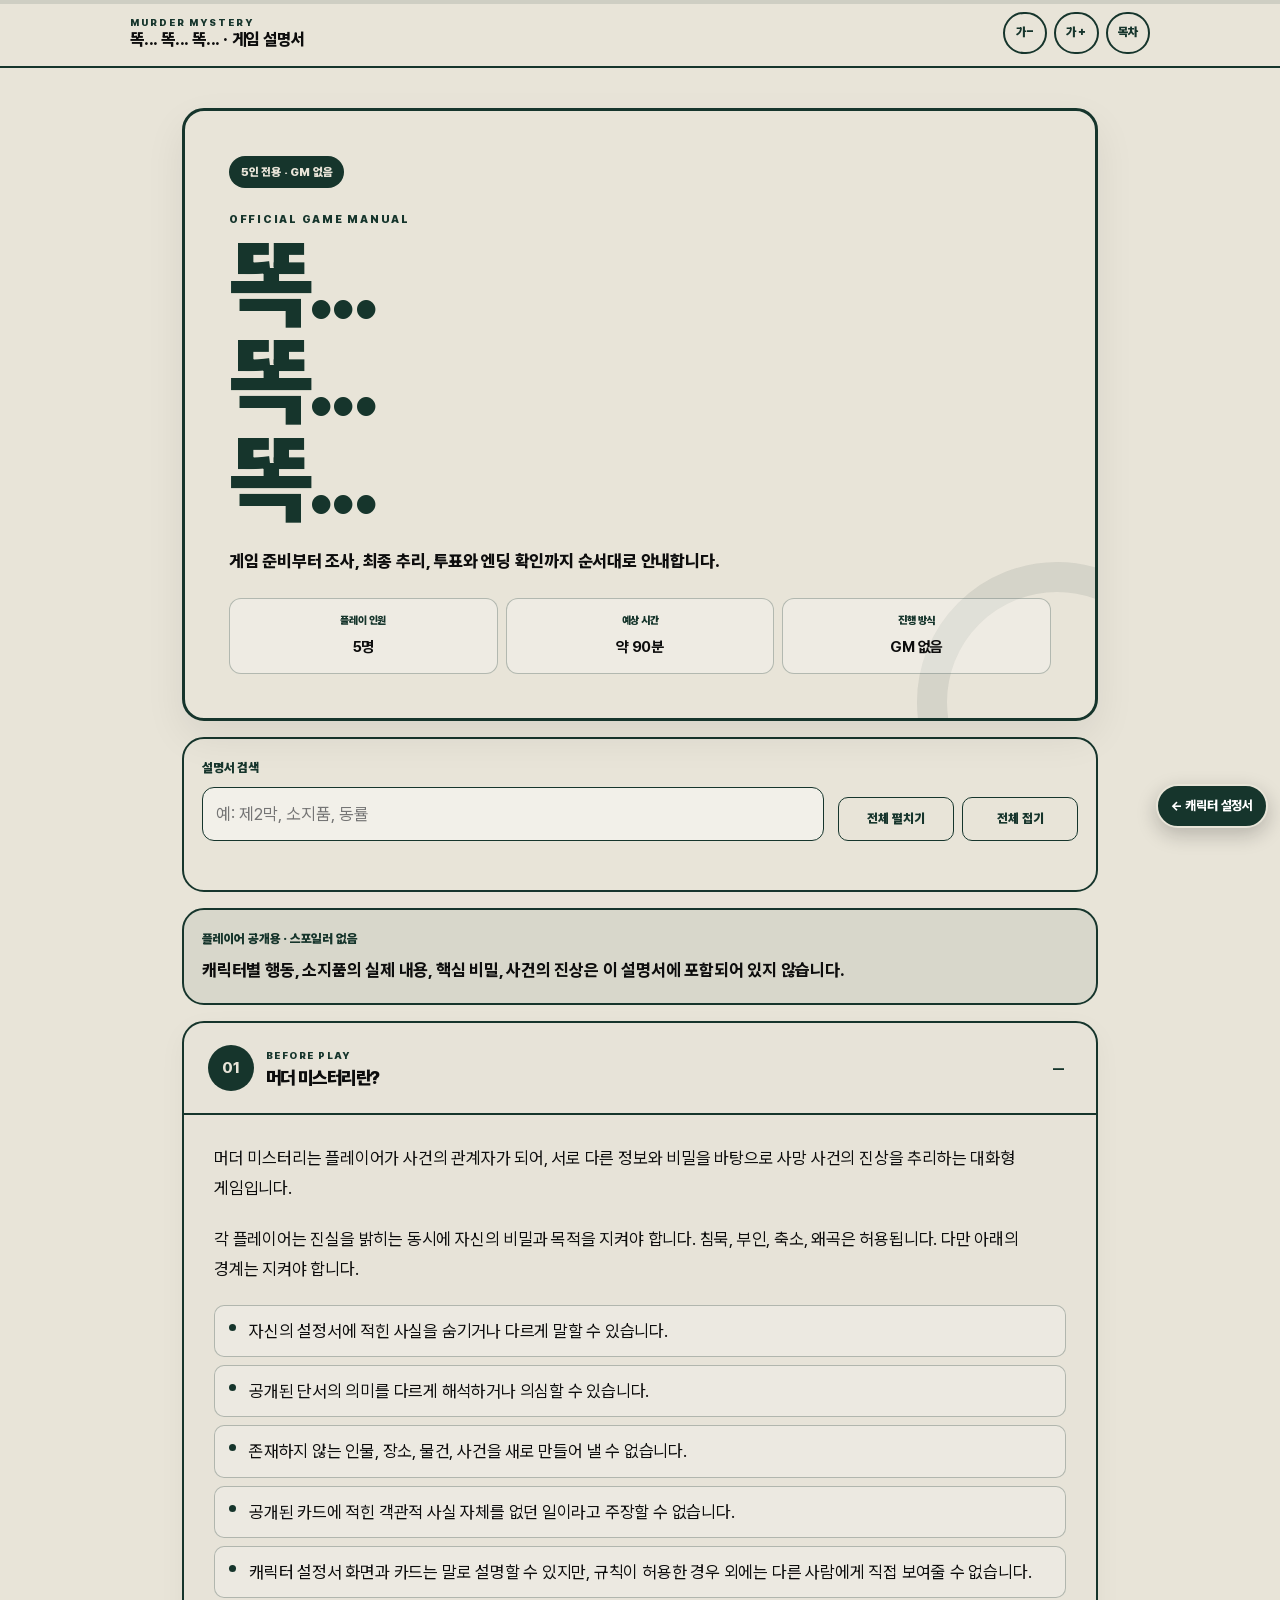
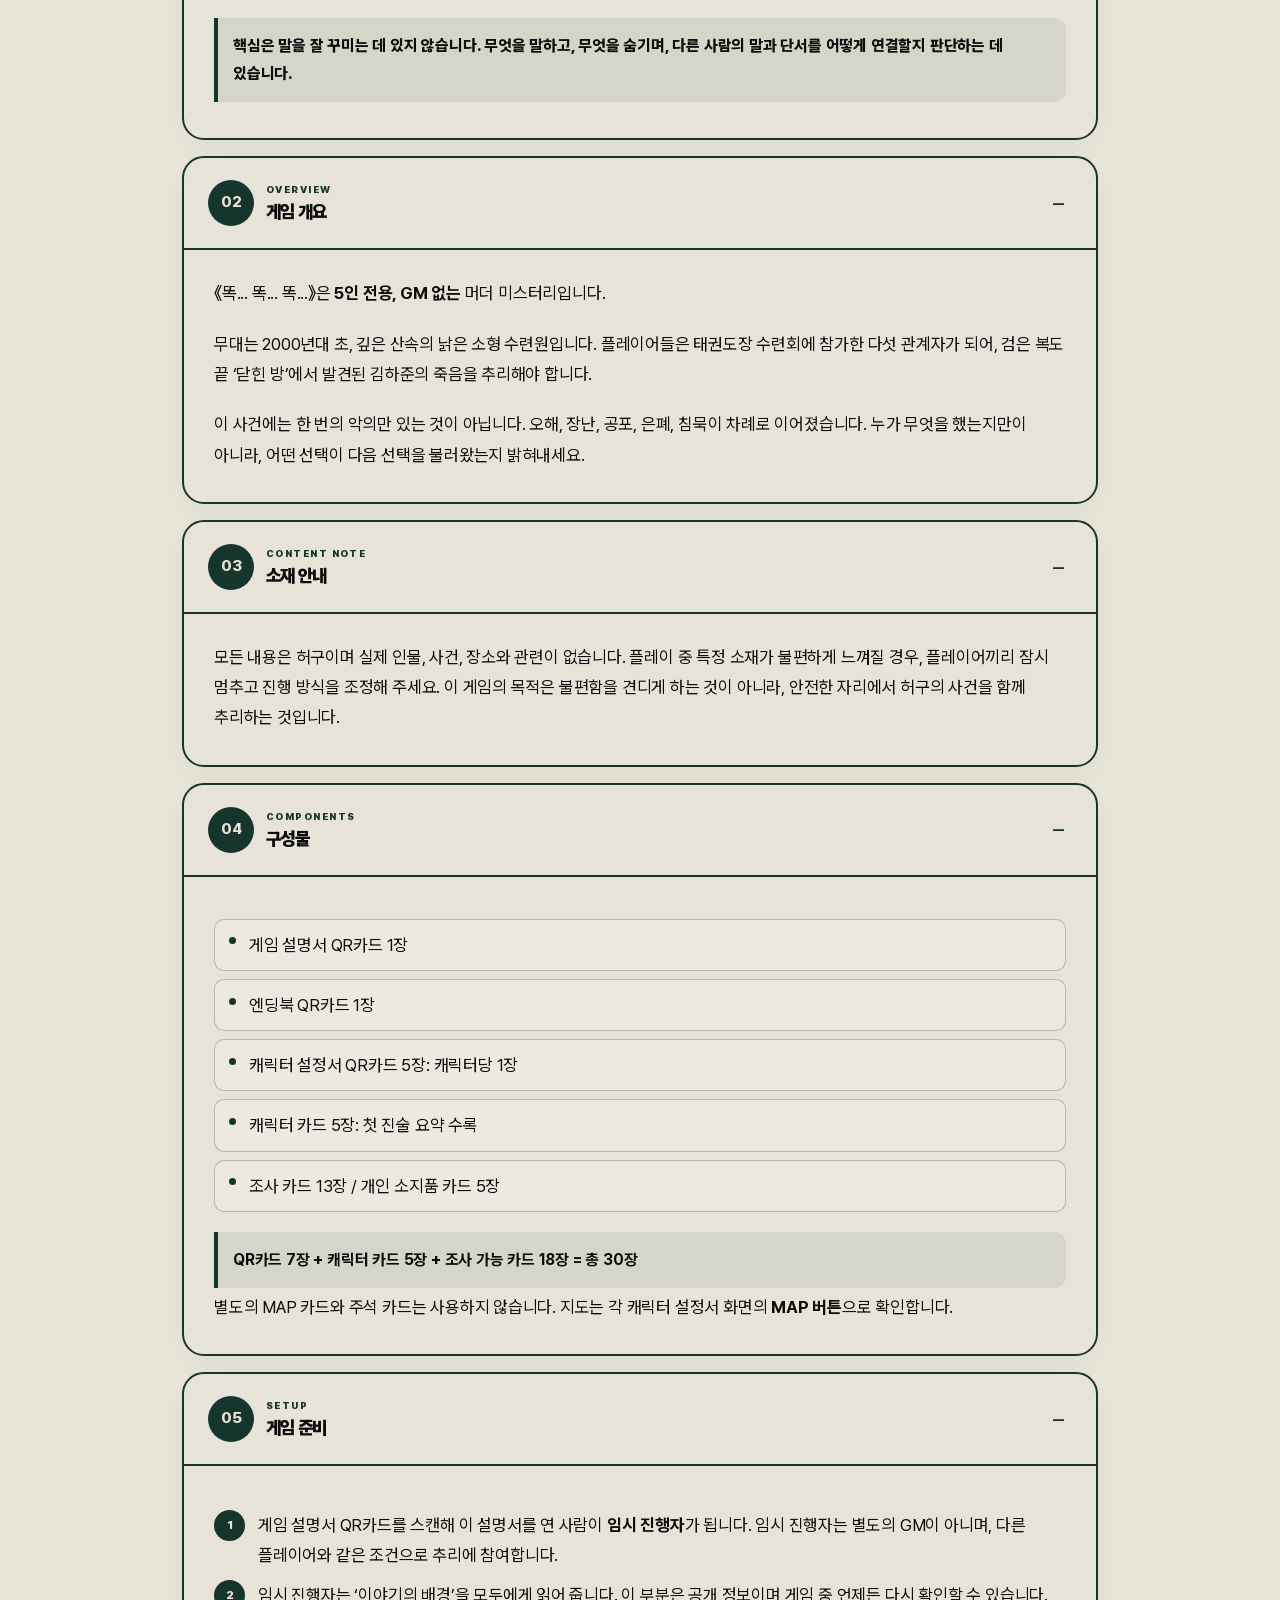
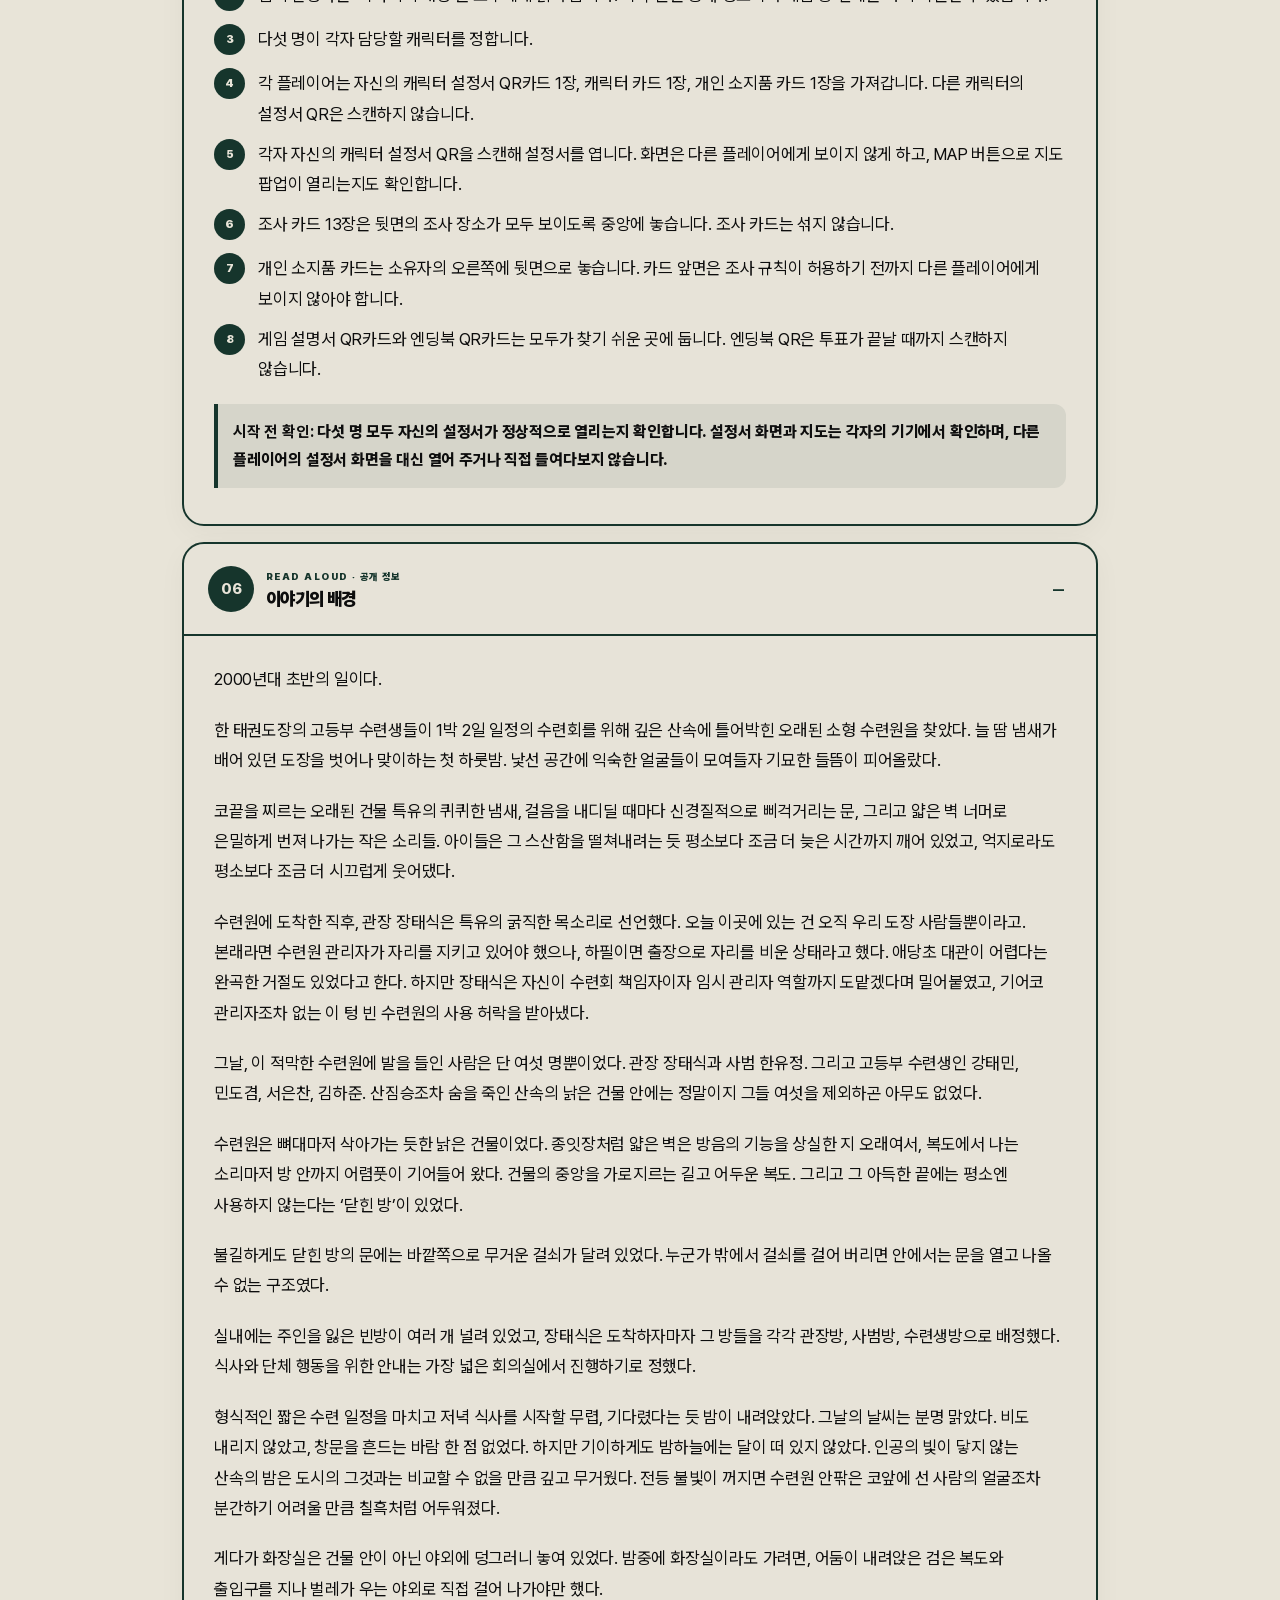
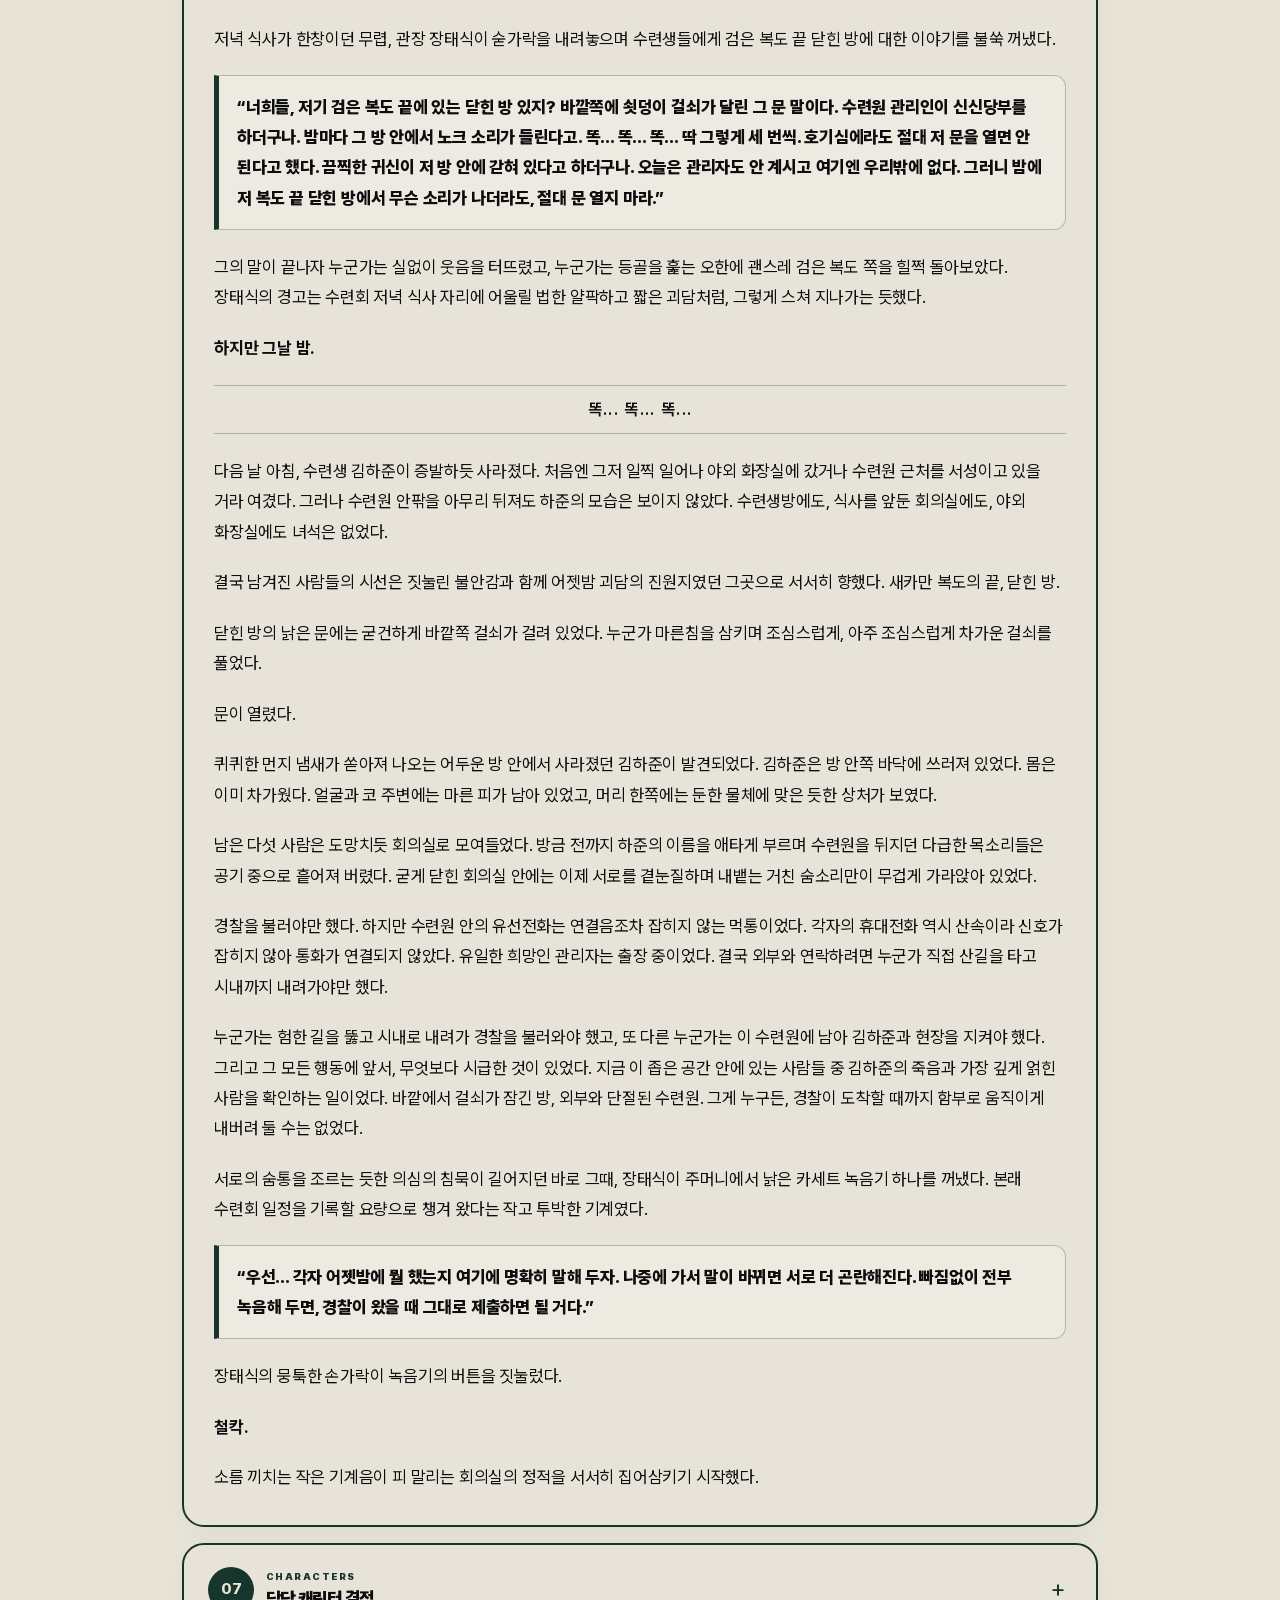
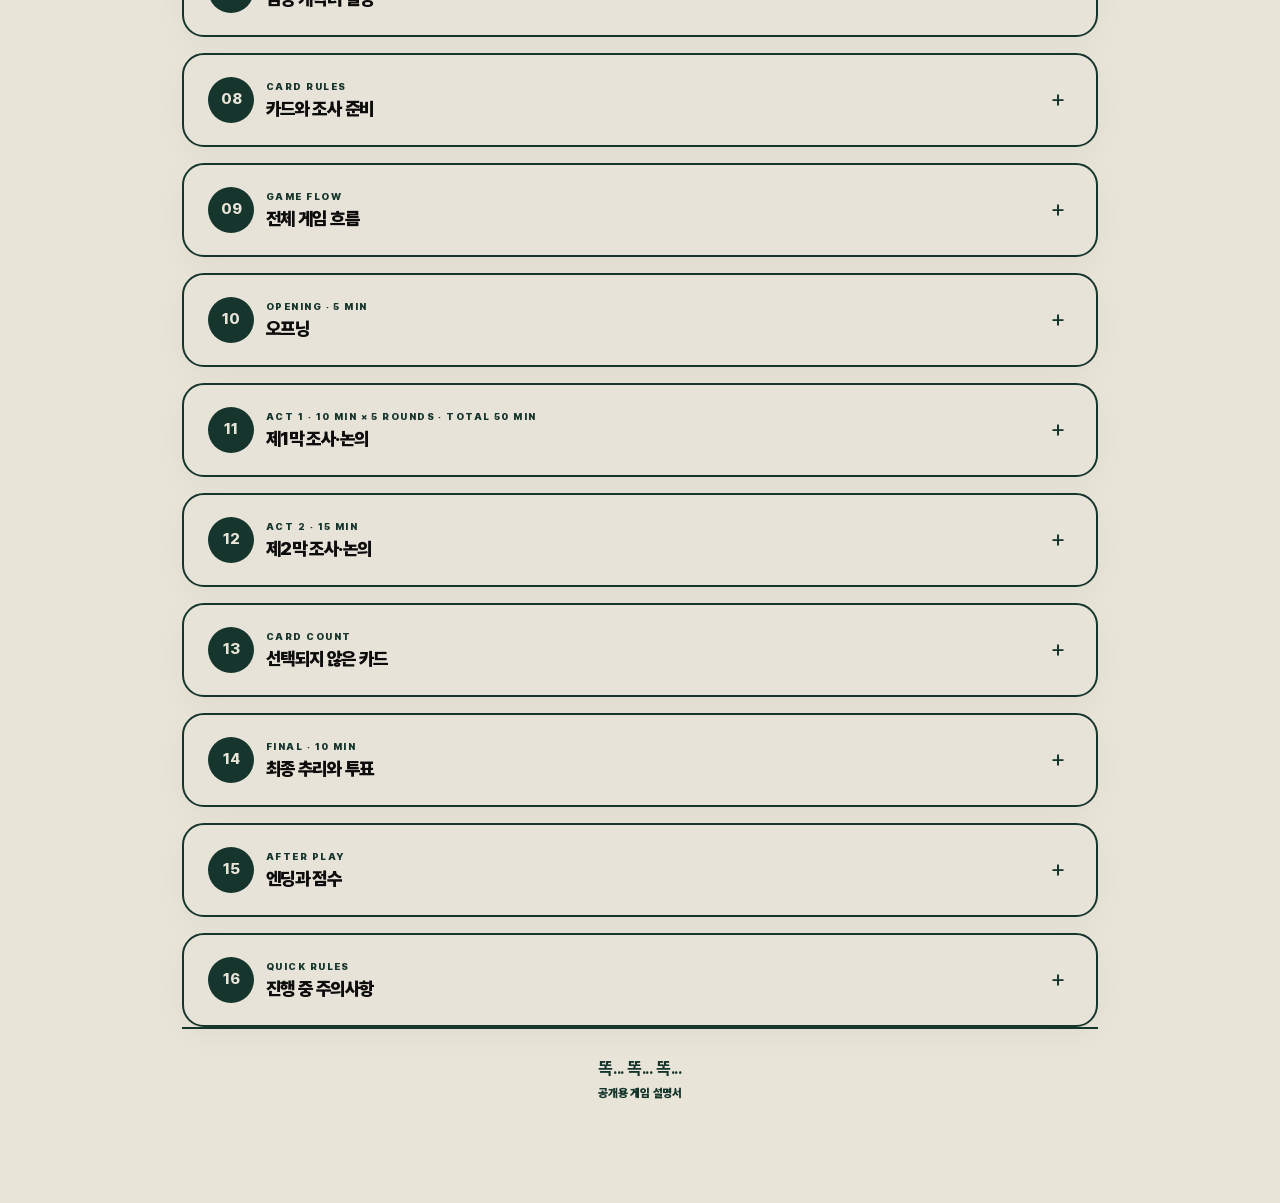
==== commit 0b13d4f2: "Add files via upload" ====
--- a/game-guide/index.html
+++ b/game-guide/index.html
@@ -11,7 +11,7 @@
   <link rel="stylesheet" href="style.css">
 </head>
 <body>
-  <a class="character-return" id="characterReturn" href="../index.html?from=guide" aria-label="장태식 설정서로 돌아가기">← 장태식 설정서로 돌아가기</a>
+  <a class="character-return" href="../index.html?from=guide" aria-label="캐릭터 설정서로 돌아가기">← 캐릭터 설정서</a>
   <div class="scroll-progress" aria-hidden="true"><div class="scroll-progress__bar" id="scrollProgress"></div></div>
   <header class="site-header">
     <div class="site-header__inner">
@@ -35,7 +35,7 @@
 <a href="#opening">오프닝</a>
 <a href="#act-one">제1막 조사·논의</a>
 <a href="#act-two">제2막 조사·논의</a>
-<a href="#remaining">남은 카드</a>
+<a href="#remaining">선택되지 않은 카드</a>
 <a href="#deduction-vote">최종 추리와 투표</a>
 <a href="#ending-score">엔딩과 점수</a>
 <a href="#important-rules">진행 중 주의사항</a></nav>
@@ -79,7 +79,7 @@
           <li>공개된 단서의 의미를 다르게 해석하거나 의심할 수 있습니다.</li>
           <li>존재하지 않는 인물, 장소, 물건, 사건을 새로 만들어 낼 수 없습니다.</li>
           <li>공개된 카드에 적힌 객관적 사실 자체를 없던 일이라고 주장할 수 없습니다.</li>
-          <li>설정서와 카드는 말로 설명할 수 있지만, 규칙이 허용한 경우 외에는 다른 사람에게 직접 보여줄 수 없습니다.</li>
+          <li>캐릭터 설정서 화면과 카드는 말로 설명할 수 있지만, 규칙이 허용한 경우 외에는 다른 사람에게 직접 보여줄 수 없습니다.</li>
         </ul>
         <div class="rule-callout">핵심은 말을 잘 꾸미는 데 있지 않습니다. 무엇을 말하고, 무엇을 숨기며, 다른 사람의 말과 단서를 어떻게 연결할지 판단하는 데 있습니다.</div></div>
         </div>
@@ -129,12 +129,14 @@
         <div class="section-content" id="components-content">
           <div class="prose">
         <ul class="manual-list">
-          <li>게임 설명서 1부 / 엔딩 북 1부</li>
-          <li>캐릭터 설정서 카드 15장: 캐릭터당 3장</li>
-          <li>캐릭터 카드 5장 / 개인 소지품 카드 5장</li>
-          <li>조사 카드 13장 / MAP 카드 1장 / 주석 카드 2장</li>
+          <li>게임 설명서 QR카드 1장</li>
+          <li>엔딩북 QR카드 1장</li>
+          <li>캐릭터 설정서 QR카드 5장: 캐릭터당 1장</li>
+          <li>캐릭터 카드 5장: 첫 진술 요약 수록</li>
+          <li>조사 카드 13장 / 개인 소지품 카드 5장</li>
         </ul>
-        <p>주석 카드는 확인하지 않을 카드 앞면이 실수로 노출되지 않도록 가리는 용도입니다.</p></div>
+        <div class="rule-callout"><strong>QR카드 7장 + 캐릭터 카드 5장 + 조사 가능 카드 18장 = 총 30장</strong></div>
+        <p>별도의 MAP 카드와 주석 카드는 사용하지 않습니다. 지도는 각 캐릭터 설정서 화면의 <strong>MAP 버튼</strong>으로 확인합니다.</p></div>
         </div>
       </article>
 
@@ -150,15 +152,16 @@
         <div class="section-content" id="setup-content">
           <div class="prose">
         <ol class="numbered-list">
-          <li>이 설명서를 읽는 사람이 <strong>임시 진행자</strong>가 됩니다. 임시 진행자는 별도의 GM이 아니며, 다른 플레이어와 같은 조건으로 추리에 참여합니다.</li>
+          <li>게임 설명서 QR카드를 스캔해 이 설명서를 연 사람이 <strong>임시 진행자</strong>가 됩니다. 임시 진행자는 별도의 GM이 아니며, 다른 플레이어와 같은 조건으로 추리에 참여합니다.</li>
           <li>임시 진행자는 ‘이야기의 배경’을 모두에게 읽어 줍니다. 이 부분은 공개 정보이며 게임 중 언제든 다시 확인할 수 있습니다.</li>
           <li>다섯 명이 각자 담당할 캐릭터를 정합니다.</li>
-          <li>각 플레이어는 자신의 캐릭터 설정서 카드 3장, 캐릭터 카드 1장, 개인 소지품 카드 1장을 가져갑니다.</li>
-          <li>MAP 카드는 테이블 중앙에 앞면으로 놓습니다.</li>
+          <li>각 플레이어는 자신의 캐릭터 설정서 QR카드 1장, 캐릭터 카드 1장, 개인 소지품 카드 1장을 가져갑니다. 다른 캐릭터의 설정서 QR은 스캔하지 않습니다.</li>
+          <li>각자 자신의 캐릭터 설정서 QR을 스캔해 설정서를 엽니다. 화면은 다른 플레이어에게 보이지 않게 하고, MAP 버튼으로 지도 팝업이 열리는지도 확인합니다.</li>
           <li>조사 카드 13장은 뒷면의 조사 장소가 모두 보이도록 중앙에 놓습니다. 조사 카드는 섞지 않습니다.</li>
-          <li>개인 소지품 카드는 소유자의 오른쪽에 뒷면으로 놓습니다. 카드 뒷면에서는 소유자만 확인할 수 있고, 내용은 보이지 않아야 합니다.</li>
-          <li>엔딩 북은 투표가 끝날 때까지 펼치지 않습니다.</li>
-        </ol></div>
+          <li>개인 소지품 카드는 소유자의 오른쪽에 뒷면으로 놓습니다. 카드 앞면은 조사 규칙이 허용하기 전까지 다른 플레이어에게 보이지 않아야 합니다.</li>
+          <li>게임 설명서 QR카드와 엔딩북 QR카드는 모두가 찾기 쉬운 곳에 둡니다. 엔딩북 QR은 투표가 끝날 때까지 스캔하지 않습니다.</li>
+        </ol>
+        <div class="rule-callout"><strong>시작 전 확인:</strong> 다섯 명 모두 자신의 설정서가 정상적으로 열리는지 확인합니다. 설정서 화면과 지도는 각자의 기기에서 확인하며, 다른 플레이어의 설정서 화면을 대신 열어 주거나 직접 들여다보지 않습니다.</div></div>
         </div>
       </article>
 
@@ -174,28 +177,34 @@
         <div class="section-content" id="story-content">
           <div class="prose">
         <div class="story">
-          <p>2000년대 초반.</p>
-          <p>한 태권도장의 고등부 수련생들이 1박 2일 수련회를 떠났다. 목적지는 깊은 산속의 낡은 소형 수련원이었다.</p>
-          <p>건물에는 오래 밴 먼지 냄새가 났다. 문은 열릴 때마다 짧게 울었다. 벽은 얇았다. 복도에서 끌리는 발소리가 방 안까지 기어들어 왔다.</p>
-          <p>원래라면 관리자가 남아 있어야 했다. 그날은 출장 중이었다. 관장 장태식은 자신이 임시 관리까지 맡겠다며 대관을 밀어붙였다.</p>
-          <p>수련원에 들어온 사람은 여섯 명뿐이었다. 관장 장태식. 사범 한유정. 수련생 강태민, 민도겸, 서은찬, 김하준.</p>
-          <p>건물 중앙에는 길고 어두운 복도가 있었다. 복도 끝에는 사용하지 않는 ‘닫힌 방’이 있었다. 문 바깥에는 무거운 걸쇠가 달려 있었다. 밖에서 걸쇠를 걸면, 안에서는 문을 열 수 없었다.</p>
-          <p>화장실은 건물 밖에 있었다. 밤중에 화장실을 가려면 검은 복도와 출입구를 지나 야외로 나가야 했다.</p>
-          <p>저녁 식사 때 장태식이 숟가락을 내려놓았다.</p>
-          <blockquote>“복도 끝 닫힌 방 있지? 관리인이 그러더라. 밤마다 그 안에서 노크 소리가 난다고. 똑, 똑, 똑. 딱 세 번씩. 안에는 귀신이 갇혀 있으니까, 무슨 소리가 나도 절대 열지 마라.”</blockquote>
-          <p>누군가는 웃었다. 누군가는 복도 끝을 돌아봤다. 괴담은 그 정도로 끝나는 듯했다.</p>
-          <p><strong>그날 밤.</strong></p>
-          <p class="story-knock" aria-label="똑. 똑. 똑.">똑. 똑. 똑.</p>
-          <p>다음 날 아침, 김하준이 사라졌다.</p>
-          <p>수련생방에도 없었다. 회의실에도, 야외 화장실에도 없었다. 남은 사람들은 끝내 검은 복도 끝에 섰다.</p>
-          <p>닫힌 방의 바깥 걸쇠는 잠겨 있었다. 걸쇠를 풀었다. 문이 열렸다.</p>
-          <p>김하준은 방 안쪽 바닥에 쓰러져 있었다. 몸은 차가웠다. 얼굴에는 마른 피가 남아 있었다. 머리 한쪽에는 둔한 물체에 맞은 듯한 상처가 보였다.</p>
-          <p>살아남은 다섯 사람은 회의실로 모였다. 아무도 서로에게 등을 보이지 않았다.</p>
-          <p>경찰을 불러야 했다. 유선전화는 연결음조차 잡히지 않았다. 휴대전화도 마찬가지였다. 시내까지 내려가야 신고할 수 있었다.</p>
-          <p>그전에 해야 할 일이 있었다. <strong>이 안에서 누가 무엇을 했는지 확인하는 것.</strong></p>
-          <p>장태식이 수련회 기록용 카세트 녹음기를 꺼냈다. 버튼이 눌렸다.</p>
+          <p>2000년대 초반의 일이다.</p>
+          <p>한 태권도장의 고등부 수련생들이 1박 2일 일정의 수련회를 위해 깊은 산속에 틀어박힌 오래된 소형 수련원을 찾았다. 늘 땀 냄새가 배어 있던 도장을 벗어나 맞이하는 첫 하룻밤. 낯선 공간에 익숙한 얼굴들이 모여들자 기묘한 들뜸이 피어올랐다.</p>
+          <p>코끝을 찌르는 오래된 건물 특유의 퀴퀴한 냄새, 걸음을 내디딜 때마다 신경질적으로 삐걱거리는 문, 그리고 얇은 벽 너머로 은밀하게 번져 나가는 작은 소리들. 아이들은 그 스산함을 떨쳐내려는 듯 평소보다 조금 더 늦은 시간까지 깨어 있었고, 억지로라도 평소보다 조금 더 시끄럽게 웃어댔다.</p>
+          <p>수련원에 도착한 직후, 관장 장태식은 특유의 굵직한 목소리로 선언했다. 오늘 이곳에 있는 건 오직 우리 도장 사람들뿐이라고. 본래라면 수련원 관리자가 자리를 지키고 있어야 했으나, 하필이면 출장으로 자리를 비운 상태라고 했다. 애당초 대관이 어렵다는 완곡한 거절도 있었다고 한다. 하지만 장태식은 자신이 수련회 책임자이자 임시 관리자 역할까지 도맡겠다며 밀어붙였고, 기어코 관리자조차 없는 이 텅 빈 수련원의 사용 허락을 받아냈다.</p>
+          <p>그날, 이 적막한 수련원에 발을 들인 사람은 단 여섯 명뿐이었다. 관장 장태식과 사범 한유정. 그리고 고등부 수련생인 강태민, 민도겸, 서은찬, 김하준. 산짐승조차 숨을 죽인 산속의 낡은 건물 안에는 정말이지 그들 여섯을 제외하곤 아무도 없었다.</p>
+          <p>수련원은 뼈대마저 삭아가는 듯한 낡은 건물이었다. 종잇장처럼 얇은 벽은 방음의 기능을 상실한 지 오래여서, 복도에서 나는 소리마저 방 안까지 어렴풋이 기어들어 왔다. 건물의 중앙을 가로지르는 길고 어두운 복도. 그리고 그 아득한 끝에는 평소엔 사용하지 않는다는 ‘닫힌 방’이 있었다.</p>
+          <p>불길하게도 닫힌 방의 문에는 바깥쪽으로 무거운 걸쇠가 달려 있었다. 누군가 밖에서 걸쇠를 걸어 버리면 안에서는 문을 열고 나올 수 없는 구조였다.</p>
+          <p>실내에는 주인을 잃은 빈방이 여러 개 널려 있었고, 장태식은 도착하자마자 그 방들을 각각 관장방, 사범방, 수련생방으로 배정했다. 식사와 단체 행동을 위한 안내는 가장 넓은 회의실에서 진행하기로 정했다.</p>
+          <p>형식적인 짧은 수련 일정을 마치고 저녁 식사를 시작할 무렵, 기다렸다는 듯 밤이 내려앉았다. 그날의 날씨는 분명 맑았다. 비도 내리지 않았고, 창문을 흔드는 바람 한 점 없었다. 하지만 기이하게도 밤하늘에는 달이 떠 있지 않았다. 인공의 빛이 닿지 않는 산속의 밤은 도시의 그것과는 비교할 수 없을 만큼 깊고 무거웠다. 전등 불빛이 꺼지면 수련원 안팎은 코앞에 선 사람의 얼굴조차 분간하기 어려울 만큼 칠흑처럼 어두워졌다.</p>
+          <p>게다가 화장실은 건물 안이 아닌 야외에 덩그러니 놓여 있었다. 밤중에 화장실이라도 가려면, 어둠이 내려앉은 검은 복도와 출입구를 지나 벌레가 우는 야외로 직접 걸어 나가야만 했다.</p>
+          <p>저녁 식사가 한창이던 무렵, 관장 장태식이 숟가락을 내려놓으며 수련생들에게 검은 복도 끝 닫힌 방에 대한 이야기를 불쑥 꺼냈다.</p>
+          <blockquote>“너희들, 저기 검은 복도 끝에 있는 닫힌 방 있지? 바깥쪽에 쇳덩이 걸쇠가 달린 그 문 말이다. 수련원 관리인이 신신당부를 하더구나. 밤마다 그 방 안에서 노크 소리가 들린다고. 똑... 똑... 똑... 딱 그렇게 세 번씩. 호기심에라도 절대 저 문을 열면 안 된다고 했다. 끔찍한 귀신이 저 방 안에 갇혀 있다고 하더구나. 오늘은 관리자도 안 계시고 여기엔 우리밖에 없다. 그러니 밤에 저 복도 끝 닫힌 방에서 무슨 소리가 나더라도, 절대 문 열지 마라.”</blockquote>
+          <p>그의 말이 끝나자 누군가는 실없이 웃음을 터뜨렸고, 누군가는 등골을 훑는 오한에 괜스레 검은 복도 쪽을 힐쩍 돌아보았다. 장태식의 경고는 수련회 저녁 식사 자리에 어울릴 법한 얄팍하고 짧은 괴담처럼, 그렇게 스쳐 지나가는 듯했다.</p>
+          <p><strong>하지만 그날 밤.</strong></p>
+          <p class="story-knock" aria-label="똑. 똑. 똑.">똑... 똑... 똑...</p>
+          <p>다음 날 아침, 수련생 김하준이 증발하듯 사라졌다. 처음엔 그저 일찍 일어나 야외 화장실에 갔거나 수련원 근처를 서성이고 있을 거라 여겼다. 그러나 수련원 안팎을 아무리 뒤져도 하준의 모습은 보이지 않았다. 수련생방에도, 식사를 앞둔 회의실에도, 야외 화장실에도 녀석은 없었다.</p>
+          <p>결국 남겨진 사람들의 시선은 짓눌린 불안감과 함께 어젯밤 괴담의 진원지였던 그곳으로 서서히 향했다. 새카만 복도의 끝, 닫힌 방.</p>
+          <p>닫힌 방의 낡은 문에는 굳건하게 바깥쪽 걸쇠가 걸려 있었다. 누군가 마른침을 삼키며 조심스럽게, 아주 조심스럽게 차가운 걸쇠를 풀었다.</p>
+          <p>문이 열렸다.</p>
+          <p>퀴퀴한 먼지 냄새가 쏟아져 나오는 어두운 방 안에서 사라졌던 김하준이 발견되었다. 김하준은 방 안쪽 바닥에 쓰러져 있었다. 몸은 이미 차가웠다. 얼굴과 코 주변에는 마른 피가 남아 있었고, 머리 한쪽에는 둔한 물체에 맞은 듯한 상처가 보였다.</p>
+          <p>남은 다섯 사람은 도망치듯 회의실로 모여들었다. 방금 전까지 하준의 이름을 애타게 부르며 수련원을 뒤지던 다급한 목소리들은 공기 중으로 흩어져 버렸다. 굳게 닫힌 회의실 안에는 이제 서로를 곁눈질하며 내뱉는 거친 숨소리만이 무겁게 가라앉아 있었다.</p>
+          <p>경찰을 불러야만 했다. 하지만 수련원 안의 유선전화는 연결음조차 잡히지 않는 먹통이었다. 각자의 휴대전화 역시 산속이라 신호가 잡히지 않아 통화가 연결되지 않았다. 유일한 희망인 관리자는 출장 중이었다. 결국 외부와 연락하려면 누군가 직접 산길을 타고 시내까지 내려가야만 했다.</p>
+          <p>누군가는 험한 길을 뚫고 시내로 내려가 경찰을 불러와야 했고, 또 다른 누군가는 이 수련원에 남아 김하준과 현장을 지켜야 했다. 그리고 그 모든 행동에 앞서, 무엇보다 시급한 것이 있었다. 지금 이 좁은 공간 안에 있는 사람들 중 김하준의 죽음과 가장 깊게 얽힌 사람을 확인하는 일이었다. 바깥에서 걸쇠가 잠긴 방, 외부와 단절된 수련원. 그게 누구든, 경찰이 도착할 때까지 함부로 움직이게 내버려 둘 수는 없었다.</p>
+          <p>서로의 숨통을 조르는 듯한 의심의 침묵이 길어지던 바로 그때, 장태식이 주머니에서 낡은 카세트 녹음기 하나를 꺼냈다. 본래 수련회 일정을 기록할 요량으로 챙겨 왔다는 작고 투박한 기계였다.</p>
+          <blockquote>“우선... 각자 어젯밤에 뭘 했는지 여기에 명확히 말해 두자. 나중에 가서 말이 바뀌면 서로 더 곤란해진다. 빠짐없이 전부 녹음해 두면, 경찰이 왔을 때 그대로 제출하면 될 거다.”</blockquote>
+          <p>장태식의 뭉툭한 손가락이 녹음기의 버튼을 짓눌렀다.</p>
           <p><strong>철칵.</strong></p>
-          <blockquote>“어젯밤 일을 처음부터 말해. 나중에 말이 바뀌면 더 곤란해진다.”</blockquote>
+          <p>소름 끼치는 작은 기계음이 피 말리는 회의실의 정적을 서서히 집어삼키기 시작했다.</p>
         </div></div>
         </div>
       </article>
@@ -233,11 +242,35 @@
         </button>
         <div class="section-content" id="cards-content" hidden>
           <div class="prose">
-        <h3>캐릭터 설정서</h3><p>각 플레이어는 자신의 캐릭터 설정서 3장을 손에 들고 진행합니다. 설정서는 언제든 다시 읽을 수 있지만 다른 사람에게 직접 보여줄 수 없습니다.</p>
-        <h3>캐릭터 카드</h3><p>오프닝의 첫 진술을 읽을 때만 확인합니다. 첫 진술은 문장을 바꾸지 말고 그대로 읽습니다.</p>
-        <h3>개인 소지품 카드</h3><p>소유자만 언제든 확인할 수 있습니다. 다만 조사 대상으로 선택되기 전에는 카드 앞면을 공개하거나 다른 사람에게 보여줄 수 없습니다. 소지품의 내용을 말로 설명하거나 숨기거나 왜곡하는 것은 가능합니다.</p>
+        <h3>게임 설명서·엔딩북 QR카드</h3><p>게임 설명서 QR은 진행 중 누구나 다시 스캔할 수 있습니다. 엔딩북 QR은 투표가 끝난 뒤에만 스캔합니다.</p>
+        <h3>캐릭터 설정서 QR카드</h3><p>각 플레이어는 자신의 QR만 스캔해 모바일 설정서를 확인합니다. 설정서는 언제든 다시 읽을 수 있지만 화면을 다른 사람에게 직접 보여줄 수 없습니다. 지도는 설정서 상단의 MAP 버튼으로 각자 확인합니다. 지도 자체는 공개 정보지만, 설정서 화면 전체를 다른 사람에게 보여주는 것은 금지합니다. 지도는 시설의 연결 관계를 나타내는 도식이므로 실외 시설 사이의 정확한 거리와 방위는 추리 근거로 사용하지 않습니다.</p>
+        <h3>캐릭터 카드</h3><p>오프닝에서 카드에 적힌 첫 진술 요약을 읽을 때 사용합니다. 요약문은 문장을 바꾸지 말고 그대로 읽습니다.</p>
+        <h3>개인 소지품 카드</h3><p>소유자만 언제든 앞면을 개인적으로 확인할 수 있으며, 확인 뒤에는 다시 뒷면으로 놓습니다. 조사 대상으로 선택되기 전에는 카드 앞면을 공개하거나 다른 사람에게 보여줄 수 없습니다. 소지품의 내용을 말로 설명하거나 숨기거나 왜곡하는 것은 가능합니다.</p>
         <h3>조사 카드</h3><p>뒷면에는 조사할 장소나 대상의 이름만 적혀 있고, 카드 내용은 앞면에만 있습니다. 섞지 않고 모든 플레이어가 원하는 조사 대상을 고를 수 있도록 펼쳐 놓습니다.</p>
-        <div class="rule-callout"><strong>조사 카드 13장 + 개인 소지품 카드 5장 = 조사 가능 카드 18장</strong></div></div>
+        <div class="rule-callout"><strong>조사 카드 13장 + 개인 소지품 카드 5장 = 조사 가능 카드 18장</strong><br>QR카드와 캐릭터 카드는 조사 대상으로 선택하지 않습니다.</div>
+        <h3 class="step-heading">공개·비공개 규칙 한눈에 보기</h3>
+        <div class="rule-stage-grid" aria-label="제1막과 제2막 카드 규칙 비교">
+          <section class="rule-stage-card">
+            <span>제1막 · 5회</span>
+            <strong>담당자마다 2장 선택</strong>
+            <ul>
+              <li>조사 카드 2장</li>
+              <li>또는 조사 카드 1장 + 타인 소지품 1장</li>
+              <li>선택 즉시 모두에게 앞면 공개</li>
+              <li>중앙에 앞면으로 보관 · 총 10장</li>
+            </ul>
+          </section>
+          <section class="rule-stage-card rule-stage-card--private">
+            <span>제2막 · 1회</span>
+            <strong>플레이어마다 1장 선택</strong>
+            <ul>
+              <li>남은 조사 카드 또는 타인 소지품 1장</li>
+              <li>자기 소지품 선택 금지</li>
+              <li>전원 선택 후 각자만 앞면 확인</li>
+              <li>다시 뒷면으로 개인 보관 · 총 5장</li>
+            </ul>
+          </section>
+        </div></div>
         </div>
       </article>
 
@@ -271,10 +304,10 @@
         <div class="section-content" id="opening-content" hidden>
           <div class="prose">
         <ol class="numbered-list">
-          <li>모두 자신의 캐릭터 설정서 3장을 조용히 읽습니다.</li>
-          <li>설정서의 원문은 다른 플레이어에게 보여주거나 그대로 낭독하지 않습니다.</li>
-          <li>설정서 확인이 끝나면 캐릭터 카드의 첫 진술을 순서대로 읽습니다.</li>
-          <li>첫 진술은 김하준의 시신이 발견된 직후, 각 인물이 녹음기 앞에서 한 공개 진술입니다. 문장을 바꾸지 않습니다.</li>
+          <li>모두 자신의 캐릭터 설정서 QR을 스캔해 모바일 설정서를 조용히 읽습니다.</li>
+          <li>설정서 화면과 원문은 다른 플레이어에게 보여주거나 그대로 낭독하지 않습니다.</li>
+          <li>설정서 확인이 끝나면 캐릭터 카드에 적힌 첫 진술 요약을 순서대로 읽습니다.</li>
+          <li>첫 진술 요약은 김하준의 시신이 발견된 직후, 각 인물이 녹음기 앞에서 한 공개 진술입니다. 문장을 바꾸지 않습니다.</li>
           <li>모든 첫 진술이 끝나면 제1막 <strong>1회차</strong>를 시작합니다.</li>
         </ol></div>
         </div>
@@ -294,6 +327,10 @@
         <div class="act-one-alert" role="note" aria-label="제1막 반복 진행 안내">
           <strong>한 번만 진행하고 제2막으로 넘어가지 마세요.</strong>
           <span>아래의 <b>10분짜리 조사·논의를 담당자를 바꾸며 총 5회 반복</b>합니다. 제1막 전체 시간은 총 50분입니다.</span>
+        </div>
+        <div class="investigable-definition" role="note" aria-label="제1막 조사 가능 카드 정의">
+          <strong>중요 · 조사 가능 카드는 두 종류입니다.</strong>
+          <span><b>조사 카드 13장 + 개인 소지품 카드 5장</b>을 모두 포함합니다. ‘조사’라고 적혀 있어도 조사 카드만을 뜻하지 않습니다.</span>
         </div>
 
         <h3 class="step-heading">제1막 전체 5회차</h3>
@@ -309,12 +346,12 @@
         <h3 class="step-heading">한 회차 10분의 진행 순서</h3>
         <ol class="round-flow-list">
           <li><span class="flow-number" aria-hidden="true">1</span><span class="flow-text">이번 회차의 조사 담당자를 확인합니다.</span></li>
-          <li><span class="flow-number" aria-hidden="true">2</span><span class="flow-text">조사 담당자가 조사 가능 카드 2장을 선택합니다.</span></li>
+          <li><span class="flow-number" aria-hidden="true">2</span><span class="flow-text">조사 담당자가 조사 카드와 개인 소지품 카드를 모두 포함한 조사 가능 카드 중 2장을 선택합니다.</span></li>
           <li><span class="flow-number" aria-hidden="true">3</span><span class="flow-text">선택한 두 카드를 즉시 전체 공개합니다.</span></li>
           <li><span class="flow-number" aria-hidden="true">4</span><span class="flow-text">10분 중 남은 시간 동안 자유롭게 논의합니다.</span></li>
           <li><span class="flow-number" aria-hidden="true">5</span><span class="flow-text">10분이 끝나면 다음 담당자로 바꾸어 새 회차를 시작합니다.</span></li>
         </ol>
-        <p>각 조사 담당자는 아직 공개되지 않은 조사 가능 카드 2장을 고릅니다.</p>
+        <p>각 조사 담당자는 아직 전체 공개되지 않은 조사 가능 카드 2장을 고릅니다. 여기에는 <strong>조사 카드뿐 아니라 개인 소지품 카드도 포함</strong>됩니다.</p>
         <ul class="manual-list">
           <li>조사 카드 2장을 선택할 수 있습니다.</li>
           <li>조사 카드 1장과 다른 사람의 개인 소지품 카드 1장을 선택할 수 있습니다.</li>
@@ -343,14 +380,19 @@
         <div class="section-content" id="act-two-content" hidden>
           <div class="prose">
         <div class="rule-callout"><strong>제1막 5회차를 모두 마치고, 전체 공개 카드가 총 10장인지 확인한 뒤 제2막을 시작합니다.</strong></div>
+        <div class="investigable-definition" role="note" aria-label="제2막 조사 가능 카드 정의">
+          <strong>제2막도 조사 카드만 선택하는 것이 아닙니다.</strong>
+          <span>남은 <b>조사 카드와 개인 소지품 카드를 합친 조사 가능 카드</b> 중에서 각자 1장씩 선택합니다.</span>
+        </div>
         <ol class="numbered-list">
-          <li>첫 조사 담당자부터 시계 방향으로 아직 확인되지 않은 조사 가능 카드 1장을 골라 자기 앞에 뒷면으로 가져옵니다.</li>
-          <li>앞선 플레이어가 가져간 카드는 다시 선택할 수 없습니다.</li>
-          <li>다섯 명의 선택이 모두 끝난 뒤, 각자 가져온 카드 앞면을 개인적으로 확인합니다.</li>
+          <li>첫 조사 담당자부터 시계 방향으로 아직 선택되지 않은 조사 카드 또는 다른 플레이어의 개인 소지품 카드 중 1장을 골라 자기 앞에 뒷면으로 가져옵니다. 자신의 개인 소지품 카드는 선택할 수 없습니다.</li>
+          <li>앞선 플레이어가 가져간 카드는 다시 선택할 수 없습니다. 선택을 마친 뒤에는 카드의 교환·양도·재선택도 할 수 없습니다.</li>
+          <li>다섯 명의 선택이 모두 끝난 뒤, 각자 자신이 가져온 카드 앞면을 개인적으로 확인합니다.</li>
+          <li>확인한 카드는 다시 뒷면으로 뒤집어 자기 앞에 보관합니다.</li>
           <li>가져온 카드는 전체 공개하거나 다른 플레이어에게 직접 보여줄 수 없습니다.</li>
-          <li>카드 내용을 말로 설명하는 것은 가능하며, 숨기거나 왜곡하거나 거짓말할 수도 있습니다.</li>
+          <li>카드 내용을 말로 설명하는 것은 가능합니다. 전부 또는 일부만 말하거나, 숨기거나 왜곡하거나 거짓말할 수도 있습니다. 다른 플레이어가 카드 원문을 직접 확인하게 만드는 행동만 금지합니다.</li>
         </ol>
-        <div class="rule-callout">다른 사람의 개인 소지품을 가져왔다면 원래 소유자도 내용을 알고 있습니다. 제2막 정보는 ‘선택한 사람만 아는 정보’가 아니라 <strong>전체에게 공개되지 않은 정보</strong>입니다.</div></div>
+        <div class="rule-callout">다른 사람의 개인 소지품을 가져왔다면 원래 소유자도 내용을 알고 있습니다. 따라서 제2막의 비공개 정보는 반드시 ‘선택한 한 사람만 아는 정보’가 아니라 <strong>전체에게 공개되지 않은 정보</strong>를 뜻합니다.</div></div>
         </div>
       </article>
 
@@ -359,14 +401,15 @@
           <span class="section-number">13</span>
           <span class="section-title-group">
             <span class="section-kicker">CARD COUNT</span>
-            <span class="section-title">남은 카드</span>
+            <span class="section-title">선택되지 않은 카드</span>
           </span>
           <span class="toggle-mark" aria-hidden="true">+</span>
         </button>
         <div class="section-content" id="remaining-content" hidden>
           <div class="prose">
-        <div class="flow-box"><span>전체 <strong>18장</strong></span><span>제1막 전체 공개 <strong>10장</strong></span><span>제2막 비공개 확인 <strong>5장</strong></span><span>끝까지 미확인 <strong>3장</strong></span></div>
-        <p>마지막까지 확인되지 않은 3장은 게임 종료 전까지 볼 수 없습니다.</p>
+        <div class="flow-box"><span>조사 가능 카드 <strong>18장</strong></span><span>제1막 전체 공개 <strong>10장</strong></span><span>제2막 개인 선택 <strong>5장</strong></span><span>끝까지 미선택 <strong>3장</strong></span></div>
+        <p>마지막 3장은 조사 과정에서 아무도 선택하지 않은 상태로 남습니다. 조사 카드라면 누구도 앞면을 볼 수 없습니다. 개인 소지품 카드라면 원래 소유자는 이미 내용을 알고 있을 수 있지만, 다른 플레이어는 앞면을 확인할 수 없습니다.</p>
+        <p>미선택 카드 3장은 게임 종료 전까지 새로 공개하거나 가져올 수 없습니다.</p>
         <p>카드 선택 자체도 추리의 일부입니다. 모든 조합이 같은 난도로 이어지는 것은 아니므로, 이미 나온 정보와 연결되는 장소와 소지품을 신중히 선택해야 합니다.</p></div>
         </div>
       </article>
@@ -404,7 +447,8 @@
           <div class="prose">
         <h3>엔딩 확인</h3>
         <ol class="numbered-list">
-          <li>최종 지목 대상에 해당하는 엔딩을 읽습니다.</li>
+          <li>투표가 끝나면 엔딩북 QR카드를 스캔합니다.</li>
+          <li>최종 지목 대상에 해당하는 엔딩을 선택해 읽습니다.</li>
           <li>반드시 ‘사건의 진실’과 ‘주요 단서 해설’을 이어서 읽습니다.</li>
           <li>각자 숨긴 비밀, 제2막에서 확인한 카드, 공개되지 않은 개인 소지품을 자유롭게 밝히며 사건을 되짚습니다.</li>
         </ol>
@@ -427,7 +471,10 @@
         <div class="section-content" id="important-rules-content" hidden>
           <div class="prose">
         <ul class="manual-list">
-          <li>설정서와 비공개 카드는 직접 보여주지 않습니다.</li>
+          <li><strong>조사 가능 카드</strong>는 조사 카드 13장과 개인 소지품 카드 5장을 모두 뜻합니다. 제1막과 제2막 모두 두 종류가 조사 대상입니다.</li>
+          <li>다른 캐릭터의 설정서 QR은 스캔하지 않습니다. 캐릭터 설정서 화면과 비공개 카드는 직접 보여주지 않습니다.</li>
+          <li>제2막에서 선택한 카드는 확인 뒤 다시 뒷면으로 보관하며, 다른 사람과 교환하거나 양도할 수 없습니다.</li>
+          <li>지도는 공개 정보지만 시설의 연결 관계만 보여 줍니다. 실외 시설 사이의 정확한 거리와 방위는 추리 근거로 사용하지 않습니다.</li>
           <li>공개 카드의 존재와 객관적 문구는 부정할 수 없습니다. 해석과 책임은 얼마든지 다툴 수 있습니다.</li>
           <li>새로운 인물, 통로, 물건, 초자연 현상을 즉석에서 만들지 않습니다.</li>
           <li>자신의 비밀을 숨길 수 있지만, 게임 밖의 개인정보나 실제 경험을 연기에 끌어오지 않습니다.</li>
@@ -438,7 +485,7 @@
     <section class="no-results" id="noResults" hidden><strong>검색 결과가 없습니다.</strong><p>다른 단어로 검색하거나 검색어를 지워 주세요.</p></section>
     <footer class="site-footer"><strong>똑... 똑... 똑...</strong><p>공개용 게임 설명서</p></footer>
   </main>
-  <button class="back-to-top" id="backToTop" type="button" tabindex="-1" aria-hidden="true" aria-label="맨 위로 이동" title="맨 위로">↑</button>
+  <button class="back-to-top" id="backToTop" type="button" tabindex="-1" aria-hidden="true" aria-label="맨 위로 이동">↑</button>
   <script src="script.js"></script>
 </body>
 </html>
--- a/game-guide/style.css
+++ b/game-guide/style.css
@@ -142,11 +142,6 @@
   background: var(--navy);
 }
 
-.icon-button:disabled {
-  opacity: .38;
-  cursor: not-allowed;
-}
-
 .quick-nav {
   position: fixed;
   top: 76px;
@@ -893,3 +888,80 @@
 
 .site-footer strong, .site-footer p { display: block; }
 .site-footer strong { font-family: "Pretendard", sans-serif; }
+
+.rule-stage-grid {
+  display: grid;
+  grid-template-columns: 1fr;
+  gap: 12px;
+  margin: 14px 0 4px;
+}
+
+.rule-stage-card {
+  padding: 16px;
+  background: rgba(255, 255, 255, 0.3);
+  border: 2px solid var(--navy);
+  border-radius: 14px;
+}
+
+.rule-stage-card--private {
+  background: rgba(22, 53, 44, 0.08);
+}
+
+.rule-stage-card > span,
+.rule-stage-card > strong {
+  display: block;
+}
+
+.rule-stage-card > span {
+  color: var(--navy);
+  font-size: 0.74em;
+  font-weight: 900;
+  letter-spacing: 0.06em;
+}
+
+.rule-stage-card > strong {
+  margin-top: 3px;
+  font-size: 1em;
+  font-weight: 900;
+}
+
+.rule-stage-card ul {
+  margin: 11px 0 0;
+  padding-left: 1.2em;
+}
+
+.rule-stage-card li + li {
+  margin-top: 5px;
+}
+
+@media (min-width: 700px) {
+  .rule-stage-grid {
+    grid-template-columns: repeat(2, minmax(0, 1fr));
+  }
+}
+
+.investigable-definition {
+  margin: 18px 0 22px;
+  padding: 16px;
+  background: var(--navy);
+  border: 3px solid var(--navy);
+  border-radius: 14px;
+  color: var(--paper);
+  box-shadow: 0 7px 0 rgba(22, 53, 44, 0.14);
+}
+
+.investigable-definition > strong,
+.investigable-definition > span {
+  display: block;
+}
+
+.investigable-definition > strong {
+  font-size: 1em;
+  font-weight: 900;
+  line-height: 1.45;
+}
+
+.investigable-definition > span {
+  margin-top: 7px;
+  line-height: 1.7;
+}
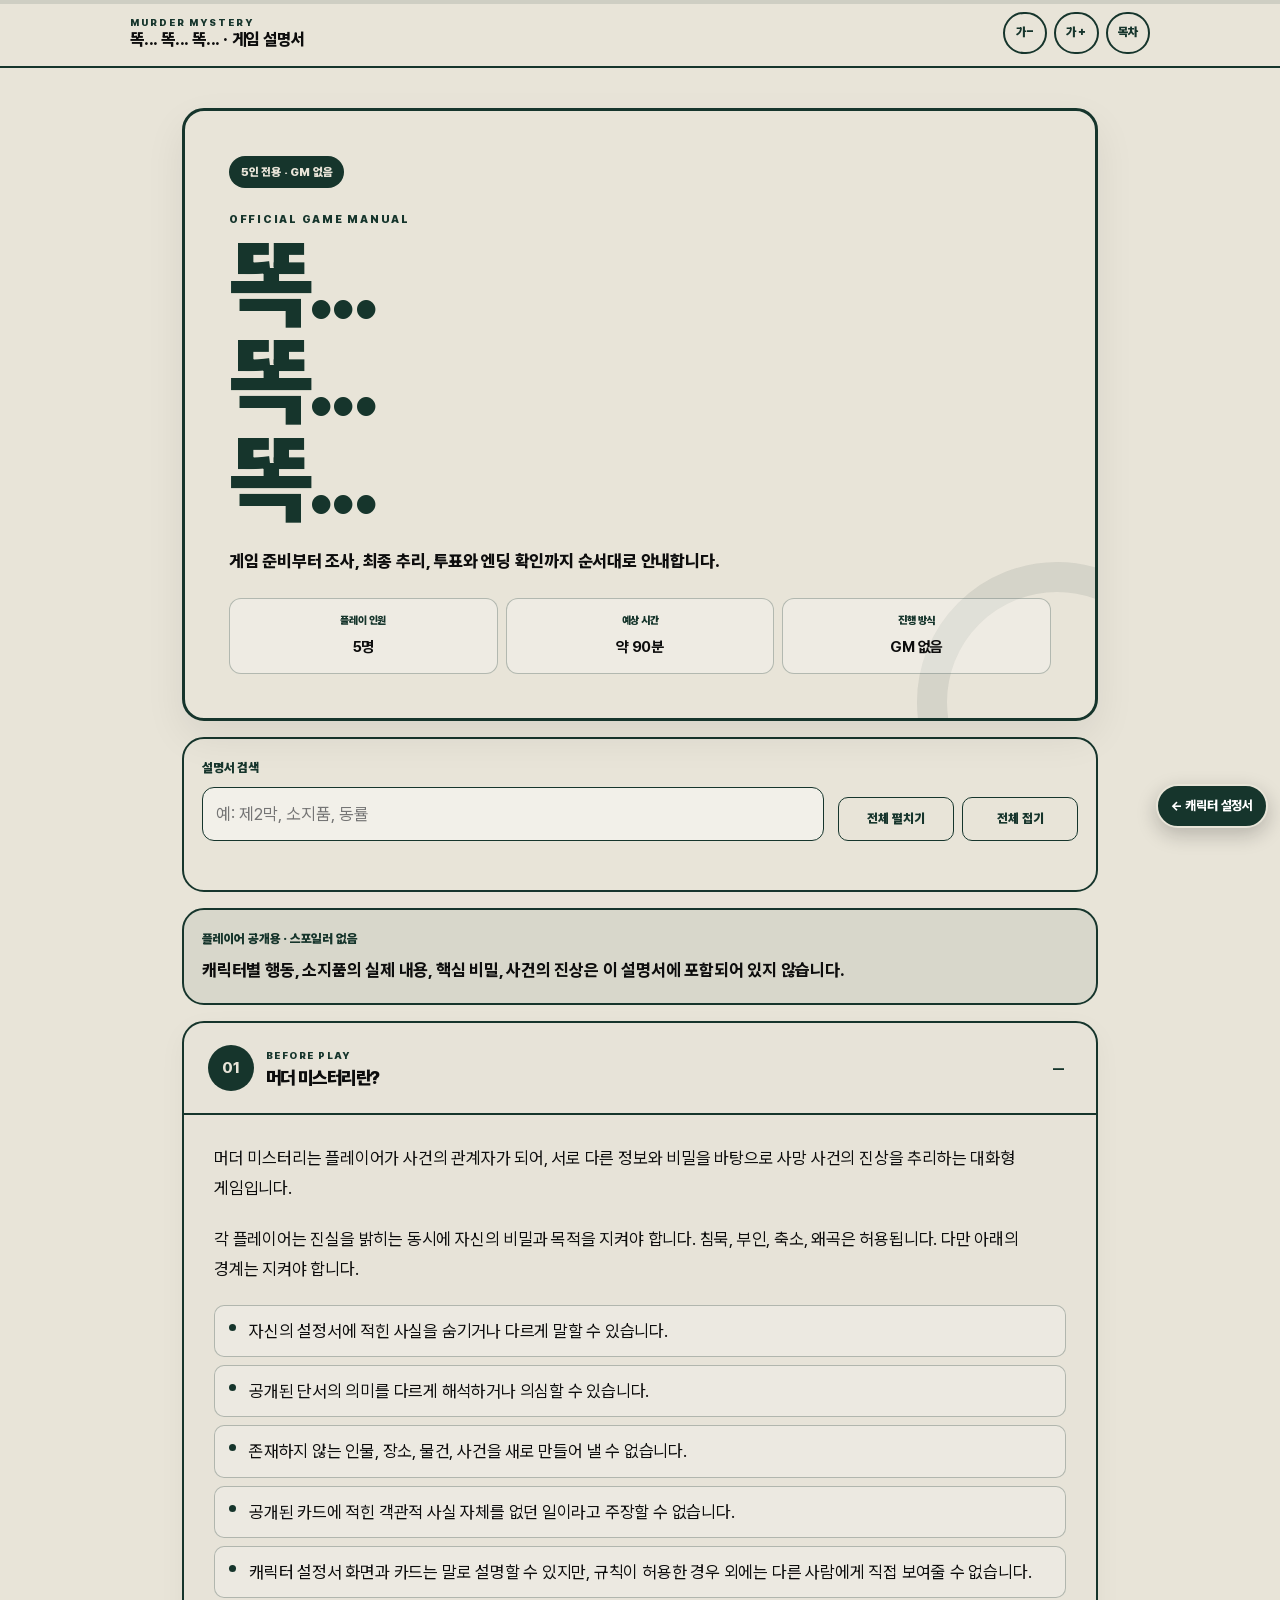
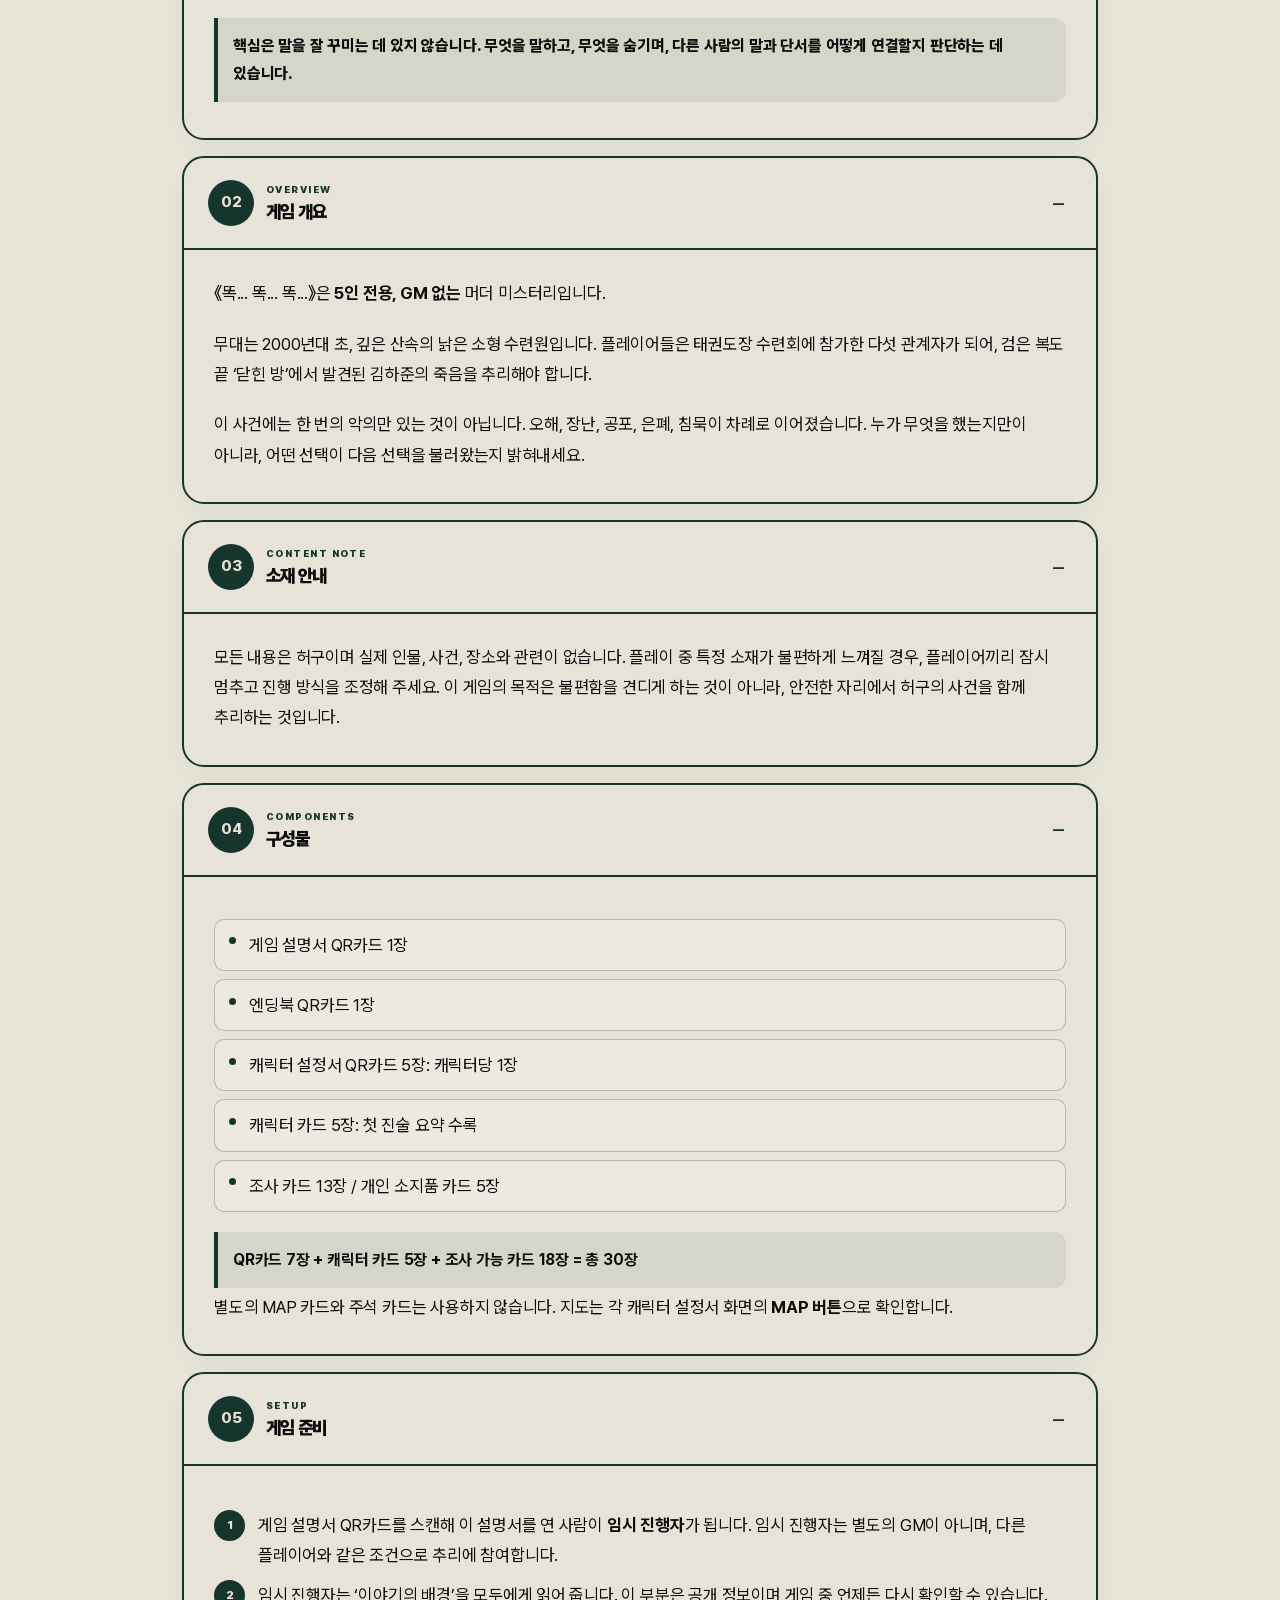
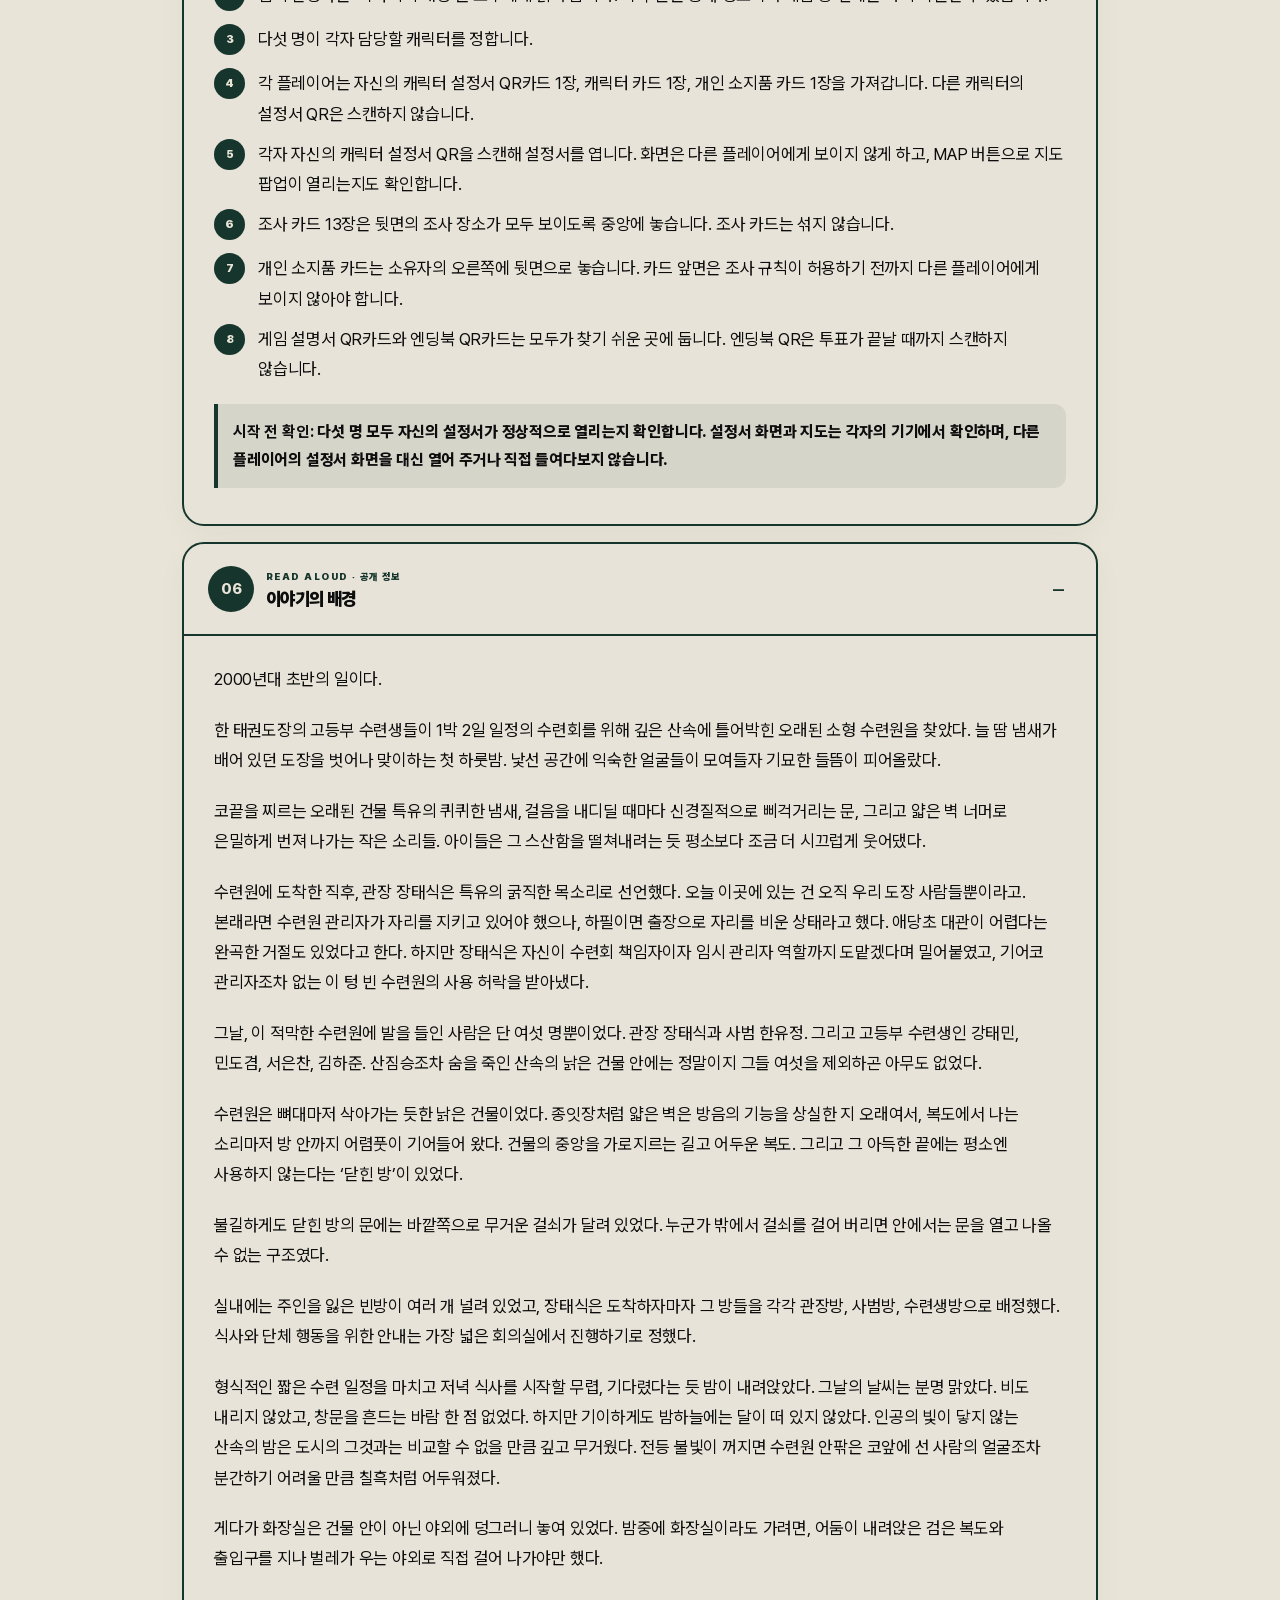
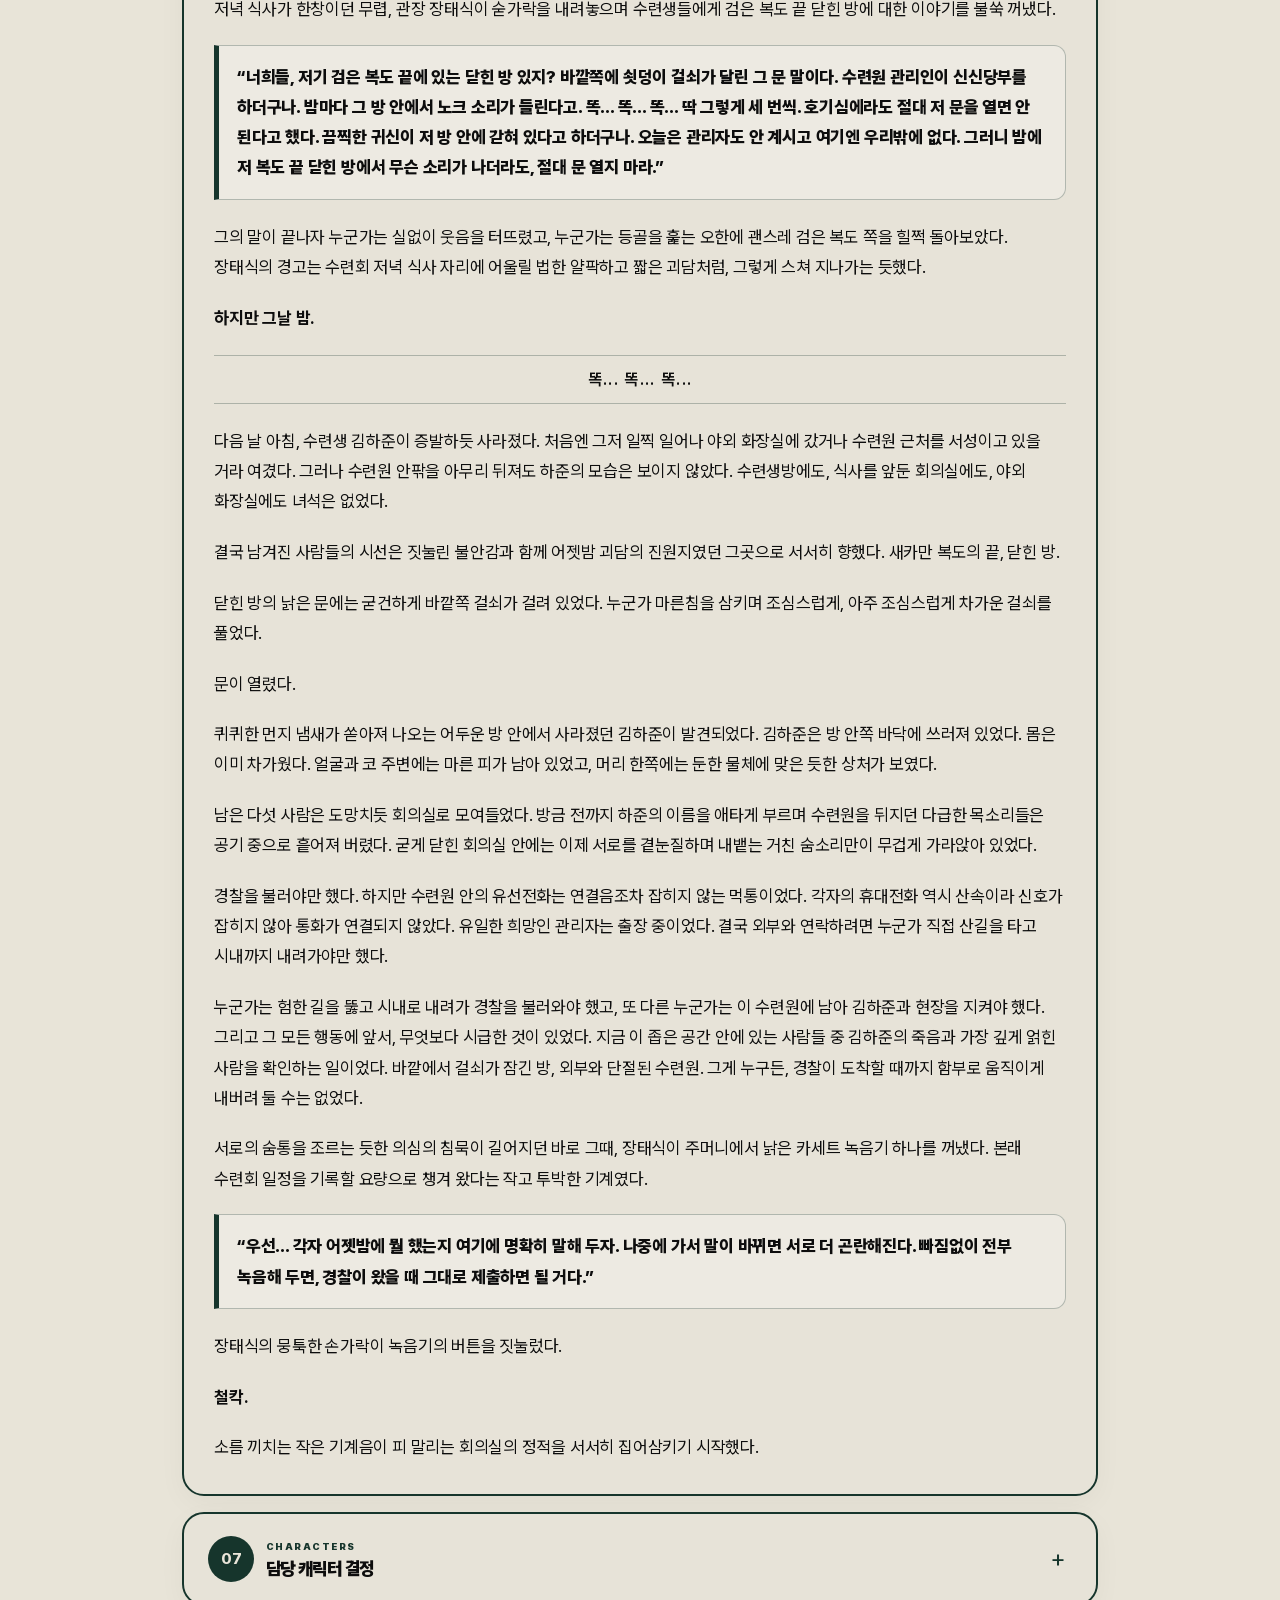
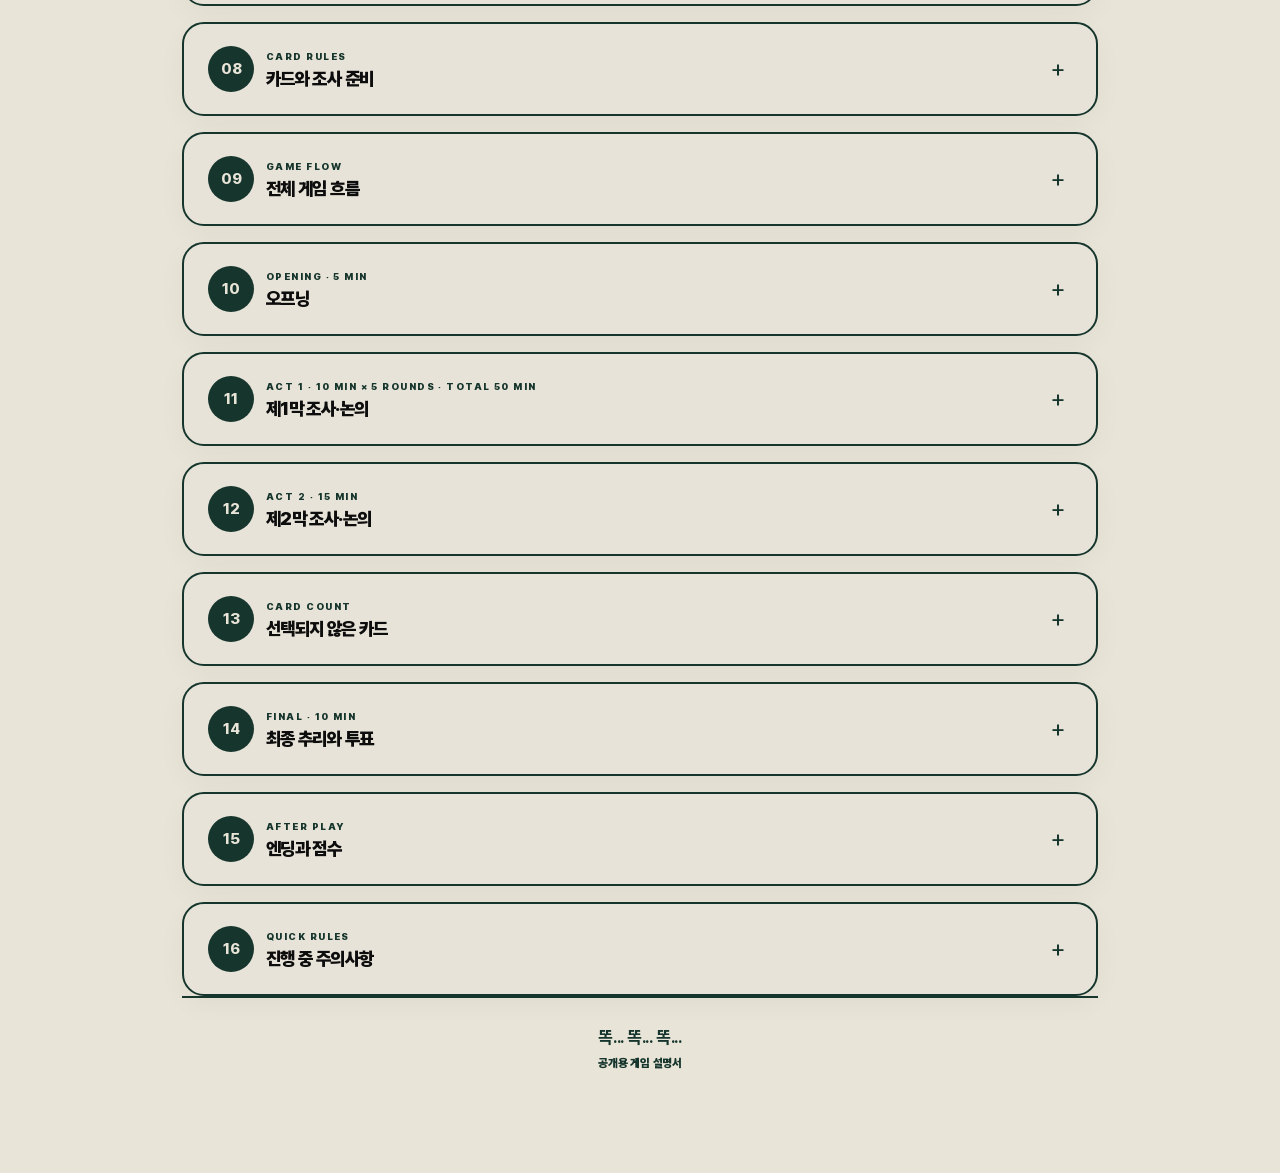
==== commit cdb84540: "Add files via upload" ====
--- a/game-guide/index.html
+++ b/game-guide/index.html
@@ -179,7 +179,7 @@
         <div class="story">
           <p>2000년대 초반의 일이다.</p>
           <p>한 태권도장의 고등부 수련생들이 1박 2일 일정의 수련회를 위해 깊은 산속에 틀어박힌 오래된 소형 수련원을 찾았다. 늘 땀 냄새가 배어 있던 도장을 벗어나 맞이하는 첫 하룻밤. 낯선 공간에 익숙한 얼굴들이 모여들자 기묘한 들뜸이 피어올랐다.</p>
-          <p>코끝을 찌르는 오래된 건물 특유의 퀴퀴한 냄새, 걸음을 내디딜 때마다 신경질적으로 삐걱거리는 문, 그리고 얇은 벽 너머로 은밀하게 번져 나가는 작은 소리들. 아이들은 그 스산함을 떨쳐내려는 듯 평소보다 조금 더 늦은 시간까지 깨어 있었고, 억지로라도 평소보다 조금 더 시끄럽게 웃어댔다.</p>
+          <p>코끝을 찌르는 오래된 건물 특유의 퀴퀴한 냄새, 걸음을 내디딜 때마다 신경질적으로 삐걱거리는 문, 그리고 얇은 벽 너머로 은밀하게 번져 나가는 작은 소리들. 아이들은 그 스산함을 떨쳐내려는 듯 평소보다 조금 더 시끄럽게 웃어댔다.</p>
           <p>수련원에 도착한 직후, 관장 장태식은 특유의 굵직한 목소리로 선언했다. 오늘 이곳에 있는 건 오직 우리 도장 사람들뿐이라고. 본래라면 수련원 관리자가 자리를 지키고 있어야 했으나, 하필이면 출장으로 자리를 비운 상태라고 했다. 애당초 대관이 어렵다는 완곡한 거절도 있었다고 한다. 하지만 장태식은 자신이 수련회 책임자이자 임시 관리자 역할까지 도맡겠다며 밀어붙였고, 기어코 관리자조차 없는 이 텅 빈 수련원의 사용 허락을 받아냈다.</p>
           <p>그날, 이 적막한 수련원에 발을 들인 사람은 단 여섯 명뿐이었다. 관장 장태식과 사범 한유정. 그리고 고등부 수련생인 강태민, 민도겸, 서은찬, 김하준. 산짐승조차 숨을 죽인 산속의 낡은 건물 안에는 정말이지 그들 여섯을 제외하곤 아무도 없었다.</p>
           <p>수련원은 뼈대마저 삭아가는 듯한 낡은 건물이었다. 종잇장처럼 얇은 벽은 방음의 기능을 상실한 지 오래여서, 복도에서 나는 소리마저 방 안까지 어렴풋이 기어들어 왔다. 건물의 중앙을 가로지르는 길고 어두운 복도. 그리고 그 아득한 끝에는 평소엔 사용하지 않는다는 ‘닫힌 방’이 있었다.</p>
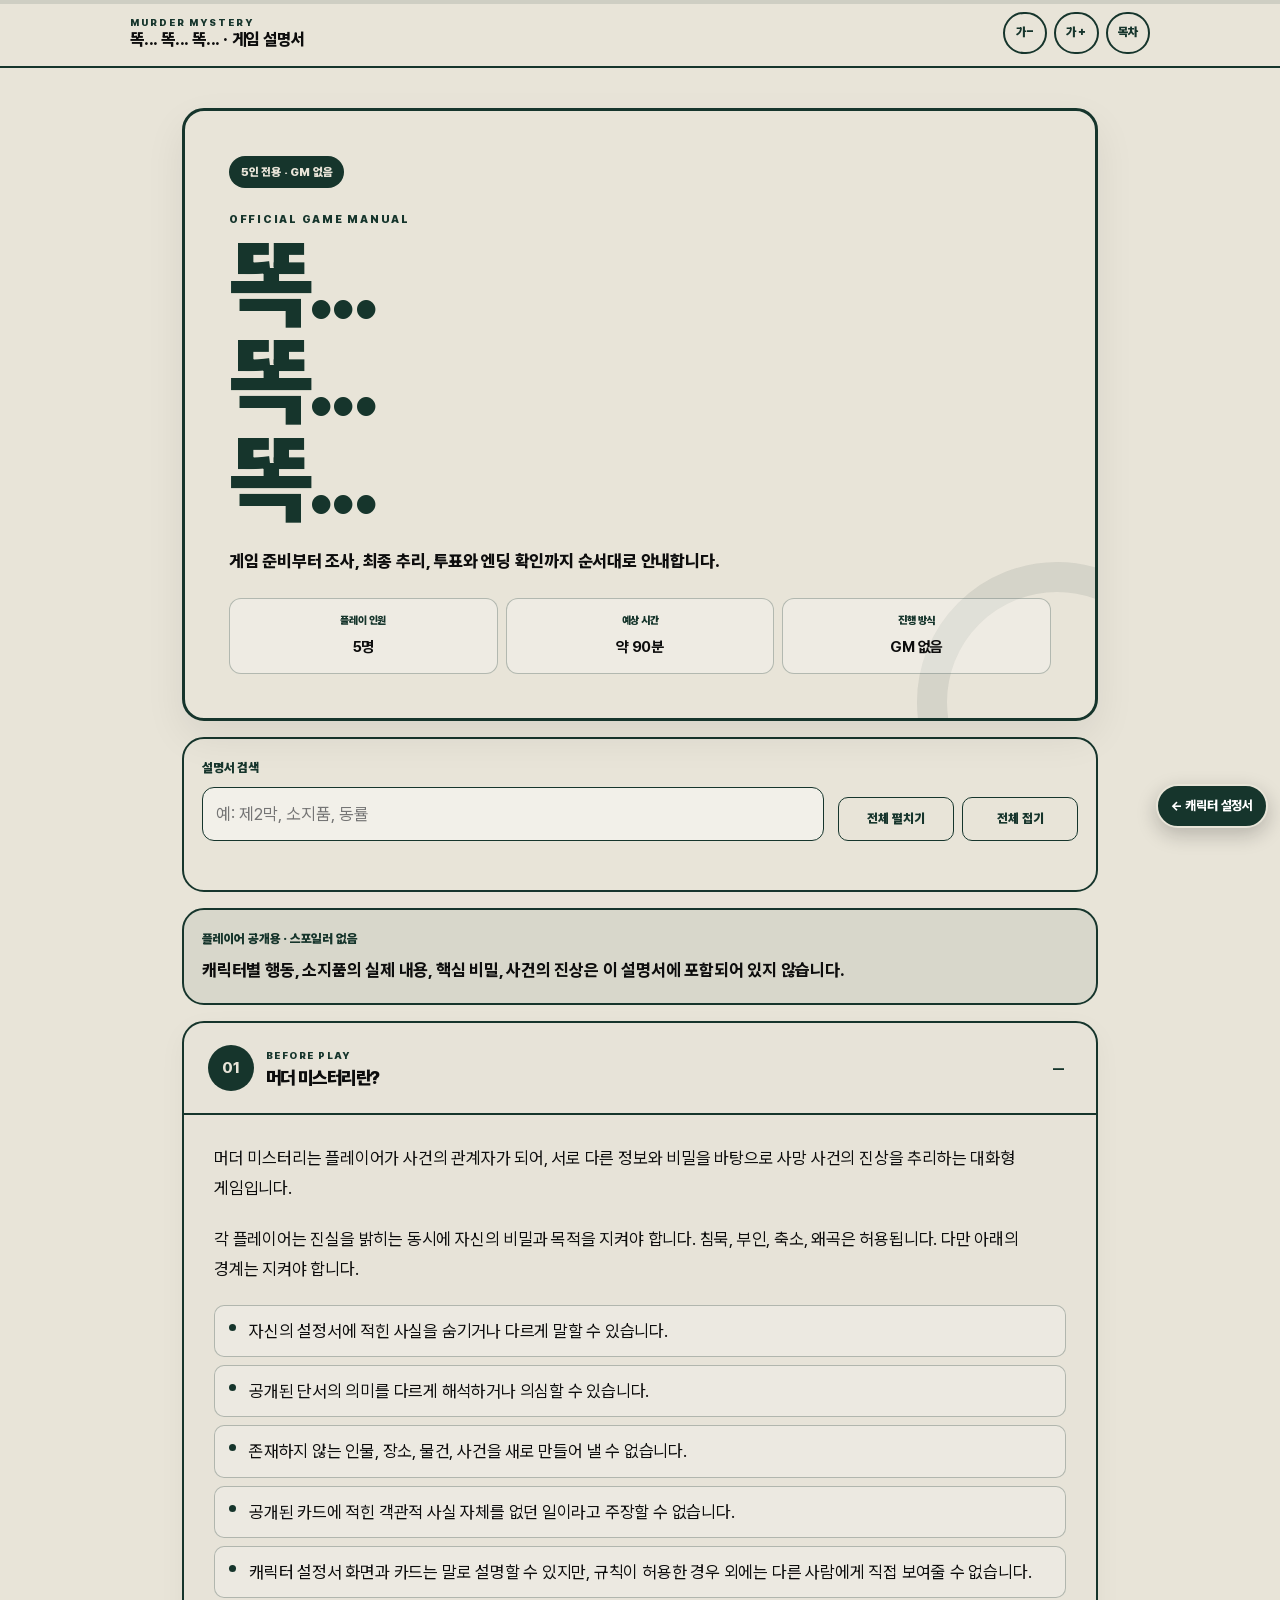
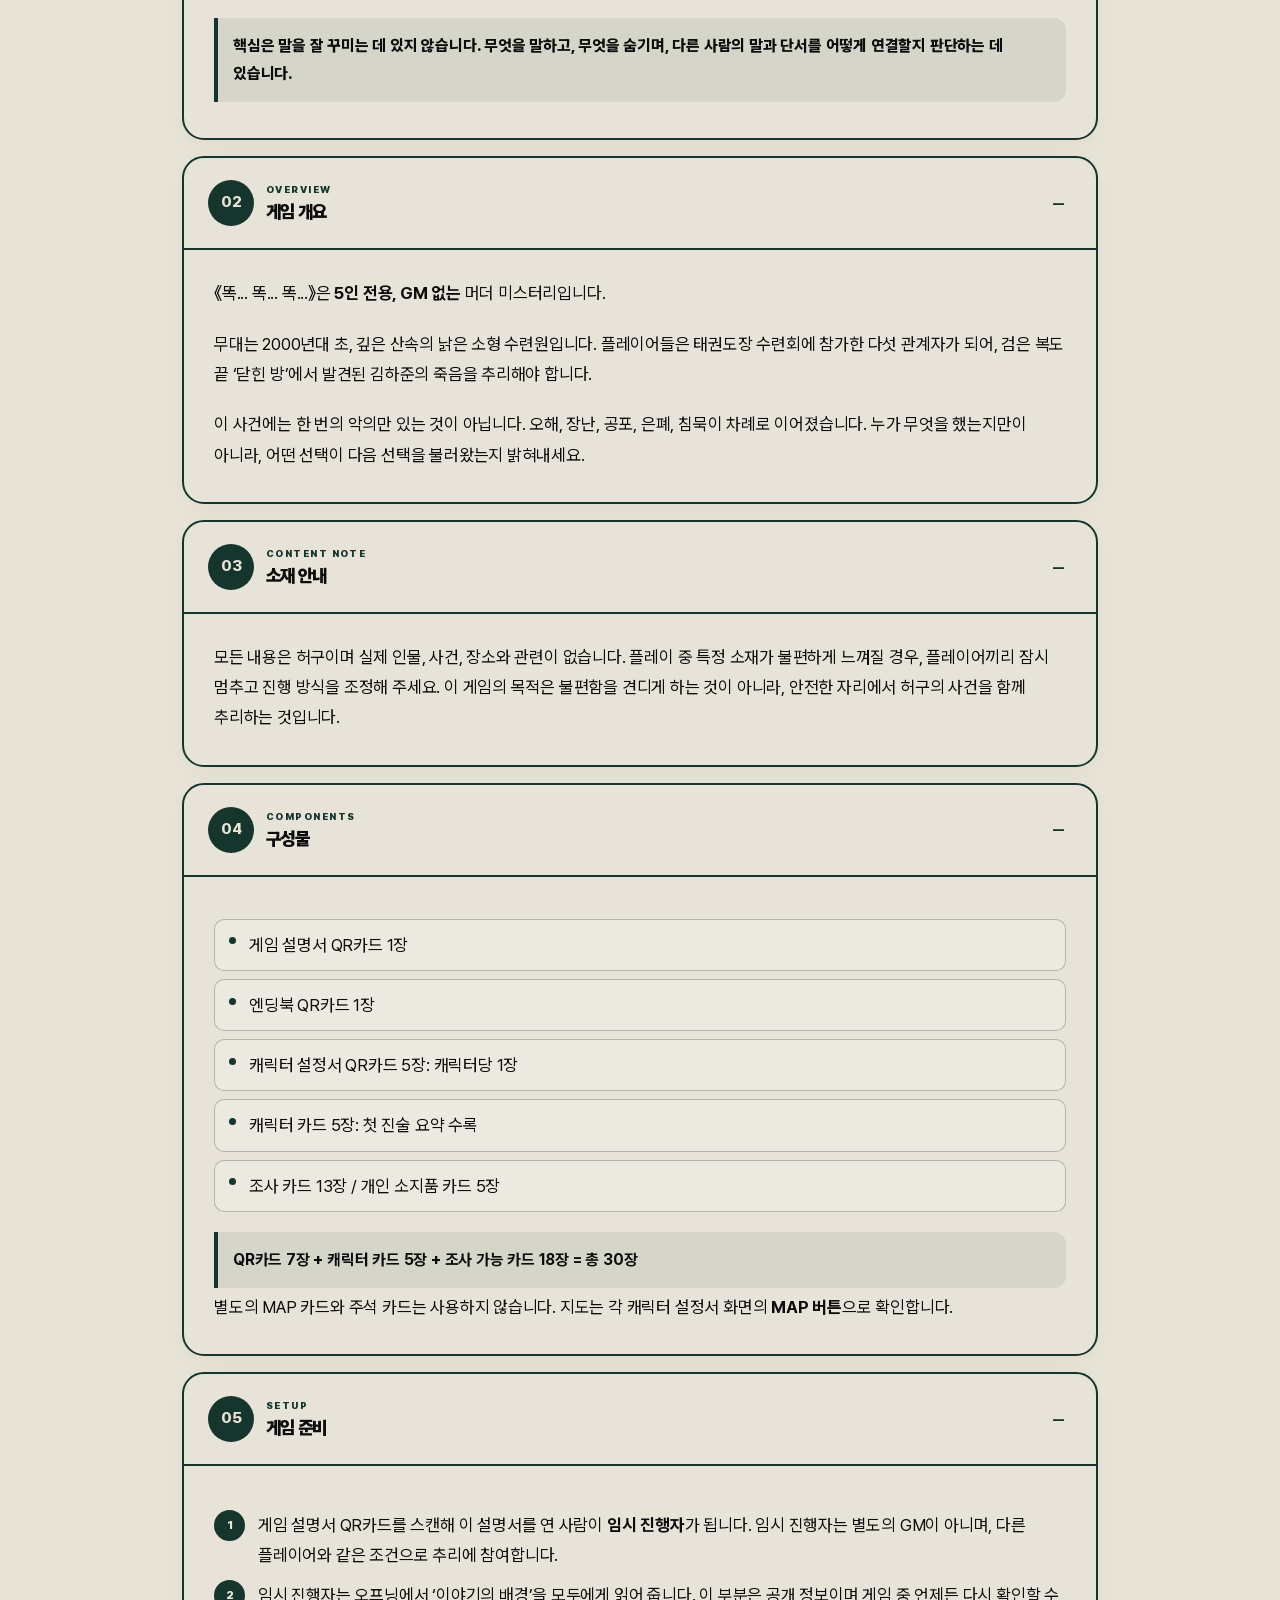
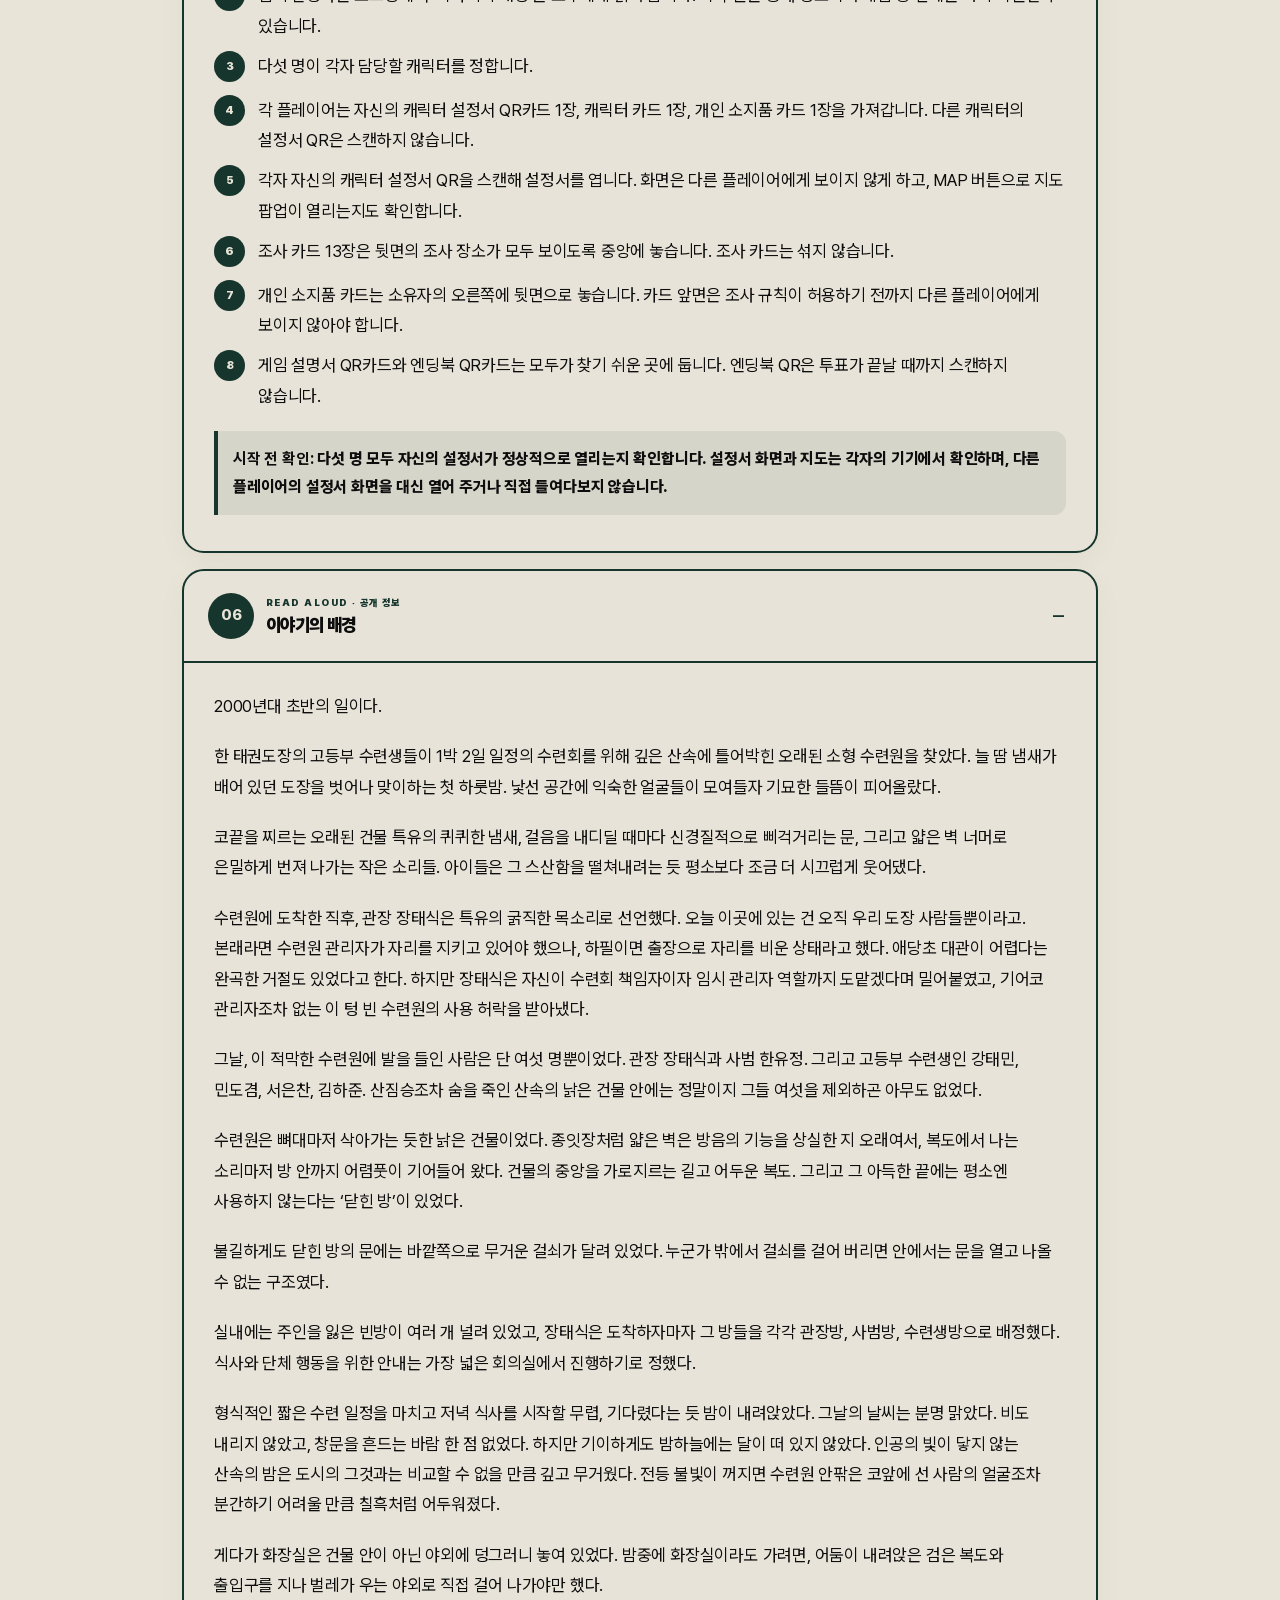
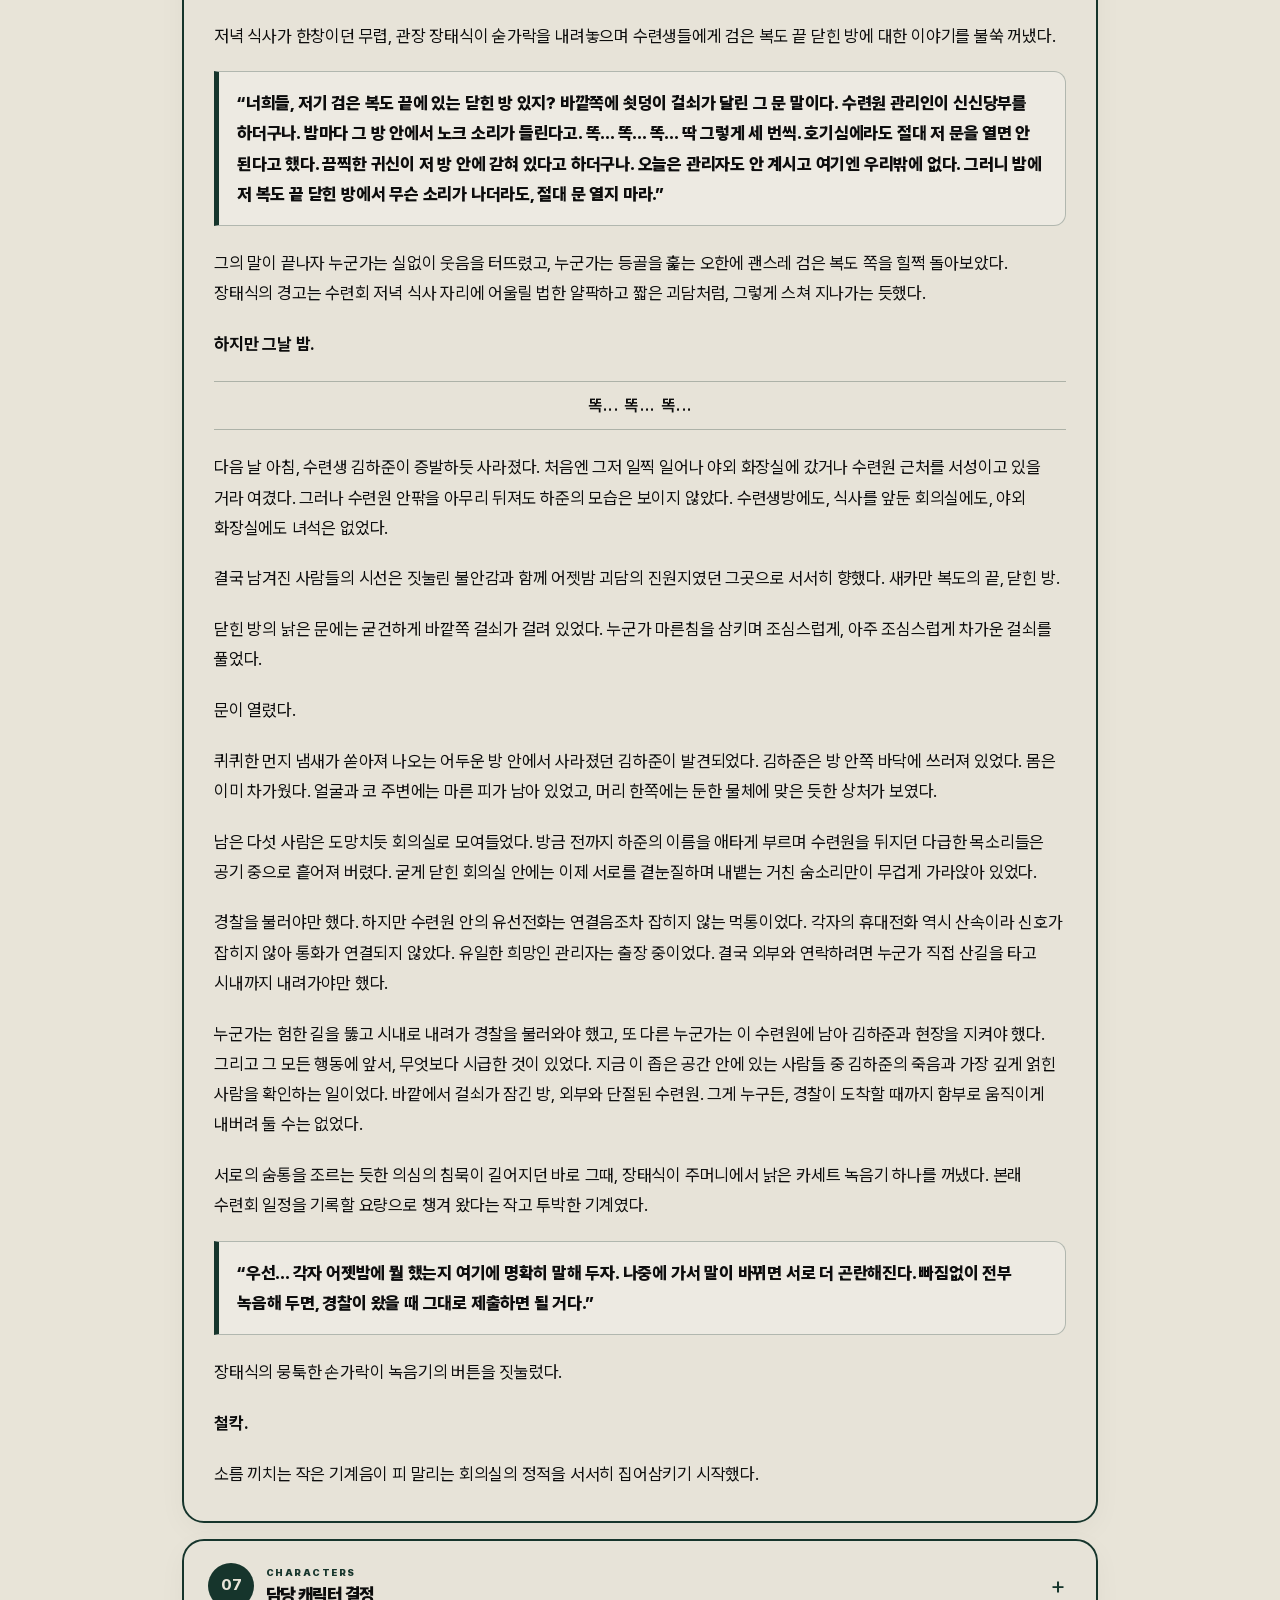
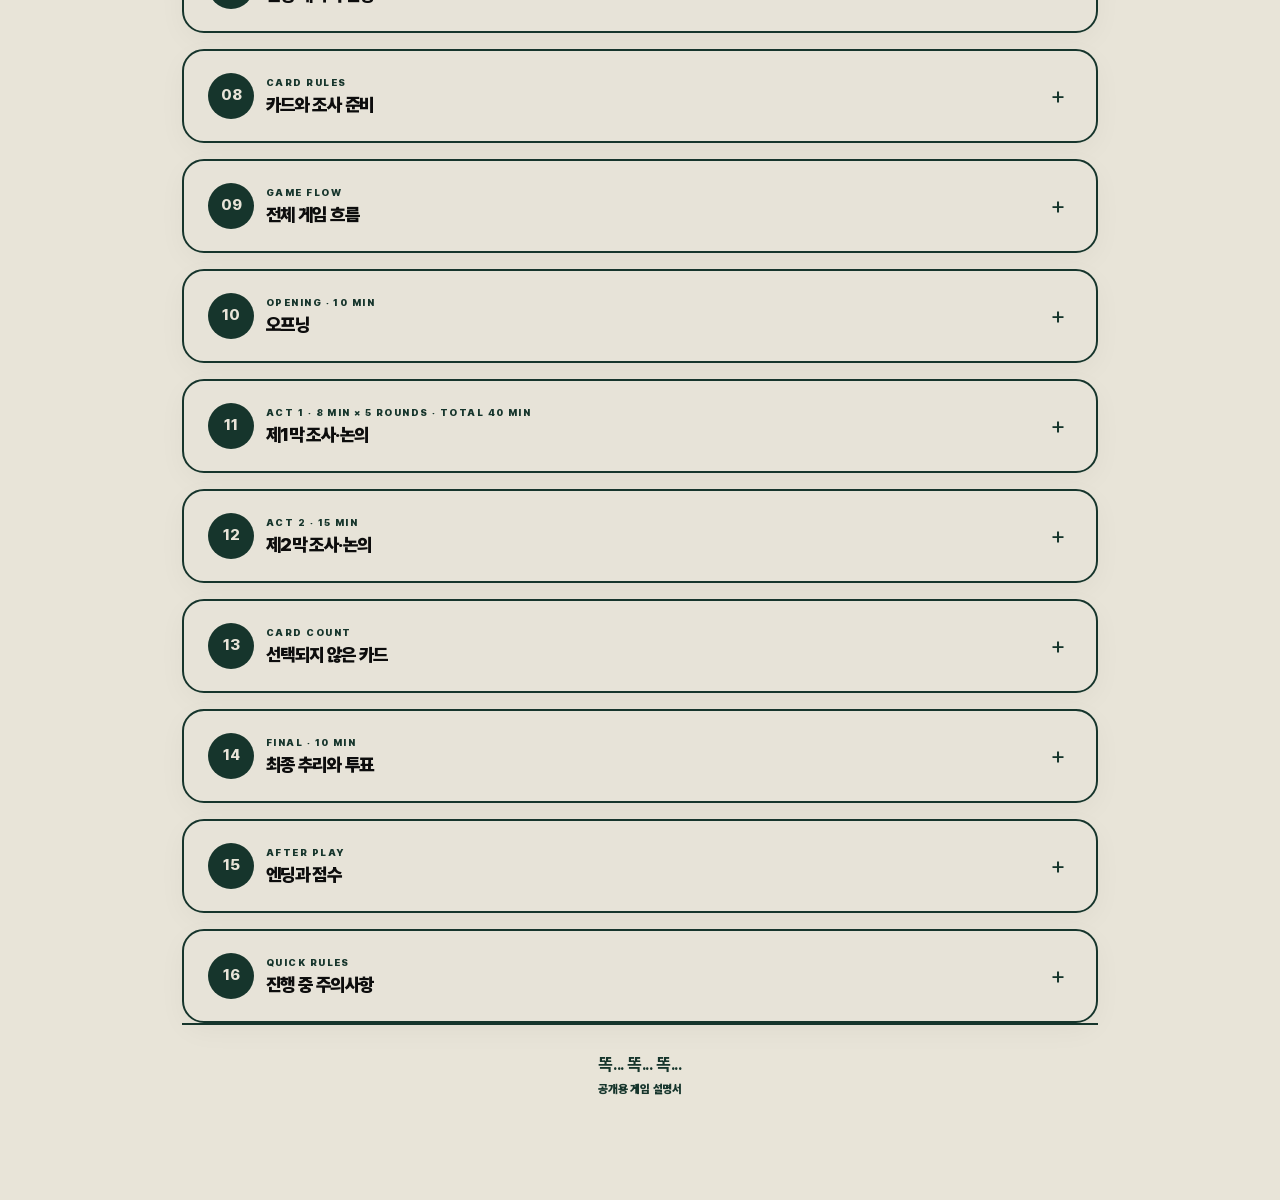
==== commit 42c677ef: "Add files via upload" ====
--- a/game-guide/index.html
+++ b/game-guide/index.html
@@ -153,7 +153,7 @@
           <div class="prose">
         <ol class="numbered-list">
           <li>게임 설명서 QR카드를 스캔해 이 설명서를 연 사람이 <strong>임시 진행자</strong>가 됩니다. 임시 진행자는 별도의 GM이 아니며, 다른 플레이어와 같은 조건으로 추리에 참여합니다.</li>
-          <li>임시 진행자는 ‘이야기의 배경’을 모두에게 읽어 줍니다. 이 부분은 공개 정보이며 게임 중 언제든 다시 확인할 수 있습니다.</li>
+          <li>임시 진행자는 오프닝에서 ‘이야기의 배경’을 모두에게 읽어 줍니다. 이 부분은 공개 정보이며 게임 중 언제든 다시 확인할 수 있습니다.</li>
           <li>다섯 명이 각자 담당할 캐릭터를 정합니다.</li>
           <li>각 플레이어는 자신의 캐릭터 설정서 QR카드 1장, 캐릭터 카드 1장, 개인 소지품 카드 1장을 가져갑니다. 다른 캐릭터의 설정서 QR은 스캔하지 않습니다.</li>
           <li>각자 자신의 캐릭터 설정서 QR을 스캔해 설정서를 엽니다. 화면은 다른 플레이어에게 보이지 않게 하고, MAP 버튼으로 지도 팝업이 열리는지도 확인합니다.</li>
@@ -286,9 +286,9 @@
         <div class="section-content" id="flow-content" hidden>
           <div class="prose">
         <div class="flow-box flow-box--timeline">
-          <span>오프닝 <strong>5분</strong></span><span class="flow-box__act-one">제1막 <strong>10분 × 5회</strong><small>총 50분 · 5회 모두 진행</small></span><span>제2막 <strong>15분</strong></span><span>최종 추리 <strong>5분</strong></span><span>투표 <strong>5분</strong></span><span>엔딩·점수</span>
-        </div>
-        <p>제한 시간은 긴장을 위한 기준입니다. 전원이 동의하면 조금 조정할 수 있습니다.</p></div>
+          <span>오프닝 <strong>10분</strong><br><small>배경·캐릭터 설정서 읽기</small></span><span class="flow-box__act-one">제1막 조사 / 논의 <strong>40분</strong><small>8분 × 5회 · 5회 모두 진행</small></span><span>제2막 조사 / 논의 <strong>15분</strong></span><span>최종 추리 <strong>5분</strong></span><span>투표 <strong>5분</strong></span><span>엔딩 확인 <strong>10분</strong></span><span>점수 계산 <strong>5분</strong></span>
+        </div>
+        <p>전체 예상 시간은 약 90분입니다. 제한 시간은 긴장을 위한 기준이며, 전원이 동의하면 조금 조정할 수 있습니다.</p></div>
         </div>
       </article>
 
@@ -296,7 +296,7 @@
         <button class="section-toggle" type="button" aria-expanded="false" aria-controls="opening-content">
           <span class="section-number">10</span>
           <span class="section-title-group">
-            <span class="section-kicker">OPENING · 5 MIN</span>
+            <span class="section-kicker">OPENING · 10 MIN</span>
             <span class="section-title">오프닝</span>
           </span>
           <span class="toggle-mark" aria-hidden="true">+</span>
@@ -304,7 +304,7 @@
         <div class="section-content" id="opening-content" hidden>
           <div class="prose">
         <ol class="numbered-list">
-          <li>모두 자신의 캐릭터 설정서 QR을 스캔해 모바일 설정서를 조용히 읽습니다.</li>
+          <li>임시 진행자가 ‘이야기의 배경’을 읽어 준 뒤, 각자 자신의 캐릭터 설정서 QR을 스캔해 모바일 설정서를 조용히 읽습니다.</li>
           <li>설정서 화면과 원문은 다른 플레이어에게 보여주거나 그대로 낭독하지 않습니다.</li>
           <li>설정서 확인이 끝나면 캐릭터 카드에 적힌 첫 진술 요약을 순서대로 읽습니다.</li>
           <li>첫 진술 요약은 김하준의 시신이 발견된 직후, 각 인물이 녹음기 앞에서 한 공개 진술입니다. 문장을 바꾸지 않습니다.</li>
@@ -317,7 +317,7 @@
         <button class="section-toggle" type="button" aria-expanded="false" aria-controls="act-one-content">
           <span class="section-number">11</span>
           <span class="section-title-group">
-            <span class="section-kicker">ACT 1 · 10 MIN × 5 ROUNDS · TOTAL 50 MIN</span>
+            <span class="section-kicker">ACT 1 · 8 MIN × 5 ROUNDS · TOTAL 40 MIN</span>
             <span class="section-title">제1막 조사·논의</span>
           </span>
           <span class="toggle-mark" aria-hidden="true">+</span>
@@ -326,7 +326,7 @@
           <div class="prose">
         <div class="act-one-alert" role="note" aria-label="제1막 반복 진행 안내">
           <strong>한 번만 진행하고 제2막으로 넘어가지 마세요.</strong>
-          <span>아래의 <b>10분짜리 조사·논의를 담당자를 바꾸며 총 5회 반복</b>합니다. 제1막 전체 시간은 총 50분입니다.</span>
+          <span>아래의 <b>8분짜리 조사·논의를 담당자를 바꾸며 총 5회 반복</b>합니다. 제1막 전체 시간은 총 40분입니다.</span>
         </div>
         <div class="investigable-definition" role="note" aria-label="제1막 조사 가능 카드 정의">
           <strong>중요 · 조사 가능 카드는 두 종류입니다.</strong>
@@ -335,21 +335,21 @@
 
         <h3 class="step-heading">제1막 전체 5회차</h3>
         <div class="round-repeat-grid" aria-label="제1막 1회차부터 5회차까지">
-          <div class="round-repeat-item"><strong>1회차</strong><span>10분</span></div>
-          <div class="round-repeat-item"><strong>2회차</strong><span>10분</span></div>
-          <div class="round-repeat-item"><strong>3회차</strong><span>10분</span></div>
-          <div class="round-repeat-item"><strong>4회차</strong><span>10분</span></div>
-          <div class="round-repeat-item"><strong>5회차</strong><span>10분</span></div>
+          <div class="round-repeat-item"><strong>1회차</strong><span>8분</span></div>
+          <div class="round-repeat-item"><strong>2회차</strong><span>8분</span></div>
+          <div class="round-repeat-item"><strong>3회차</strong><span>8분</span></div>
+          <div class="round-repeat-item"><strong>4회차</strong><span>8분</span></div>
+          <div class="round-repeat-item"><strong>5회차</strong><span>8분</span></div>
         </div>
         <p class="round-repeat-caption">첫 조사 담당자를 정한 뒤, 매 회차가 끝날 때마다 시계 방향의 다음 플레이어가 담당합니다. 다섯 명 모두 한 번씩 담당해야 합니다.</p>
 
-        <h3 class="step-heading">한 회차 10분의 진행 순서</h3>
+        <h3 class="step-heading">한 회차 8분의 진행 순서</h3>
         <ol class="round-flow-list">
           <li><span class="flow-number" aria-hidden="true">1</span><span class="flow-text">이번 회차의 조사 담당자를 확인합니다.</span></li>
           <li><span class="flow-number" aria-hidden="true">2</span><span class="flow-text">조사 담당자가 조사 카드와 개인 소지품 카드를 모두 포함한 조사 가능 카드 중 2장을 선택합니다.</span></li>
           <li><span class="flow-number" aria-hidden="true">3</span><span class="flow-text">선택한 두 카드를 즉시 전체 공개합니다.</span></li>
-          <li><span class="flow-number" aria-hidden="true">4</span><span class="flow-text">10분 중 남은 시간 동안 자유롭게 논의합니다.</span></li>
-          <li><span class="flow-number" aria-hidden="true">5</span><span class="flow-text">10분이 끝나면 다음 담당자로 바꾸어 새 회차를 시작합니다.</span></li>
+          <li><span class="flow-number" aria-hidden="true">4</span><span class="flow-text">8분 중 남은 시간 동안 자유롭게 논의합니다.</span></li>
+          <li><span class="flow-number" aria-hidden="true">5</span><span class="flow-text">8분이 끝나면 다음 담당자로 바꾸어 새 회차를 시작합니다.</span></li>
         </ol>
         <p>각 조사 담당자는 아직 전체 공개되지 않은 조사 가능 카드 2장을 고릅니다. 여기에는 <strong>조사 카드뿐 아니라 개인 소지품 카드도 포함</strong>됩니다.</p>
         <ul class="manual-list">
@@ -445,14 +445,14 @@
         </button>
         <div class="section-content" id="ending-score-content" hidden>
           <div class="prose">
-        <h3>엔딩 확인</h3>
+        <h3>엔딩 확인 · 10분</h3>
         <ol class="numbered-list">
           <li>투표가 끝나면 엔딩북 QR카드를 스캔합니다.</li>
           <li>최종 지목 대상에 해당하는 엔딩을 선택해 읽습니다.</li>
           <li>반드시 ‘사건의 진실’과 ‘주요 단서 해설’을 이어서 읽습니다.</li>
           <li>각자 숨긴 비밀, 제2막에서 확인한 카드, 공개되지 않은 개인 소지품을 자유롭게 밝히며 사건을 되짚습니다.</li>
         </ol>
-        <h3>점수 계산 · 선택 규칙</h3>
+        <h3>점수 계산 · 5분 · 선택 규칙</h3>
         <p>점수는 사건의 진실을 확인한 뒤 각 설정서의 목적을 기준으로 계산합니다.</p>
         <p>‘특정 인물에게 핵심 비밀 두 가지가 모두 들키지 않는다’는 목표는 두 비밀이 모두 정확히 간파되었을 때만 실패합니다. 상대가 0개 또는 1개만 알아냈다면 성공입니다. 문장을 그대로 맞힐 필요는 없지만, 비밀이 사건에서 어떤 의미였는지 설명할 수 있어야 ‘간파’로 인정합니다.</p>
         <p>가장 높은 점수를 얻은 플레이어가 ‘최고 추리자’입니다. 동점은 공동 우승입니다.</p></div>
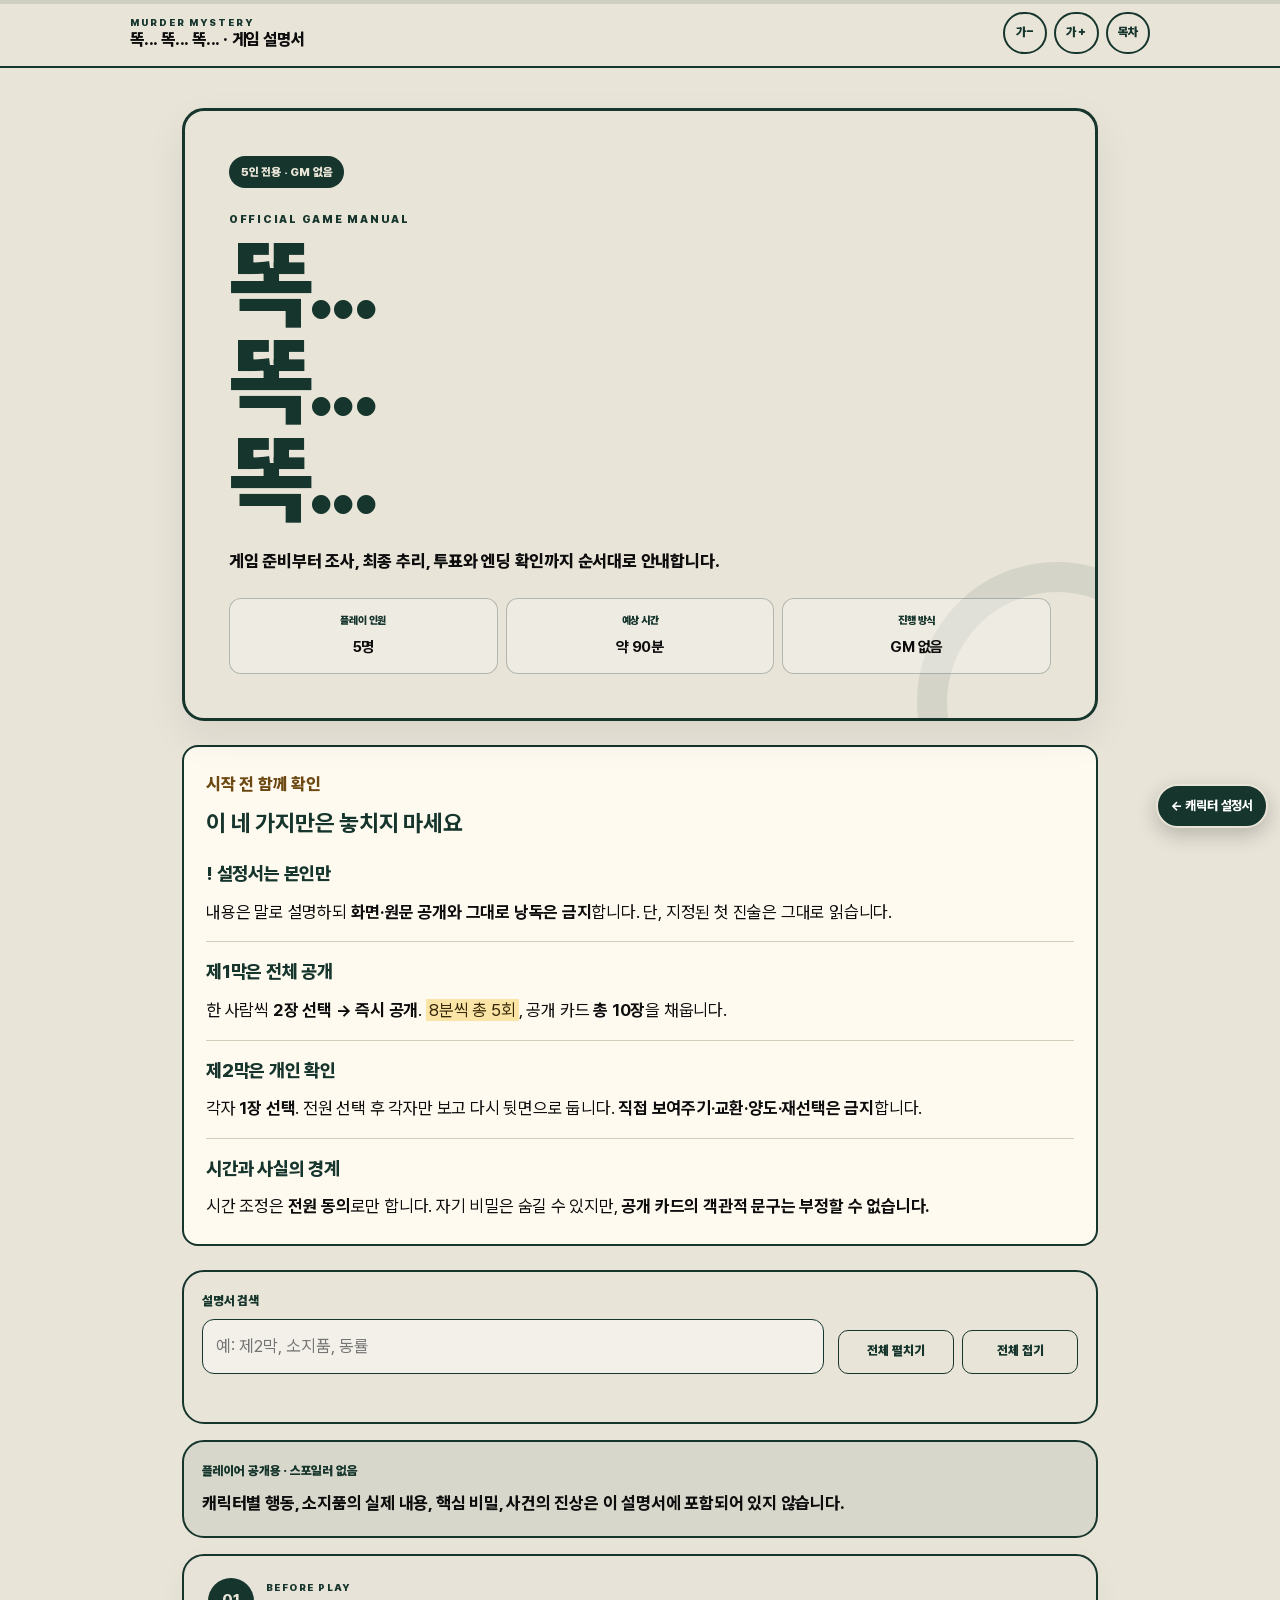
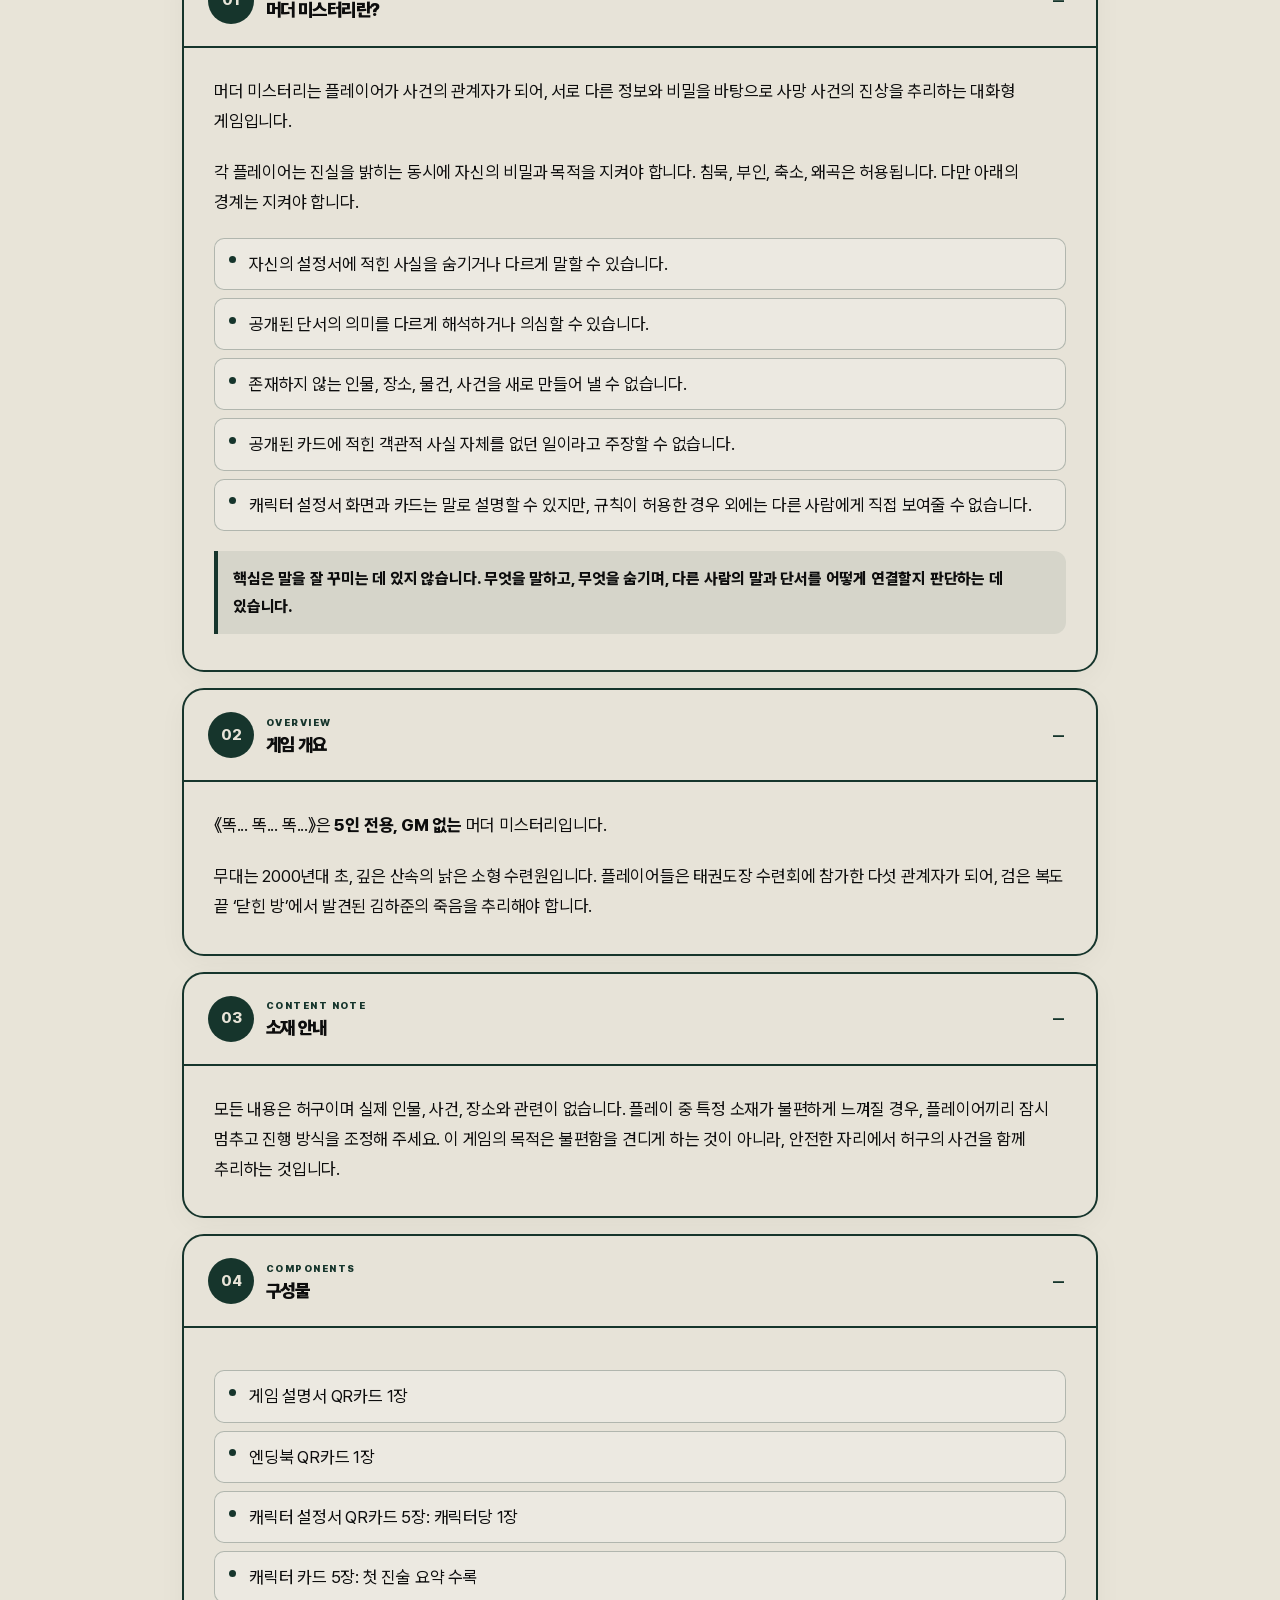
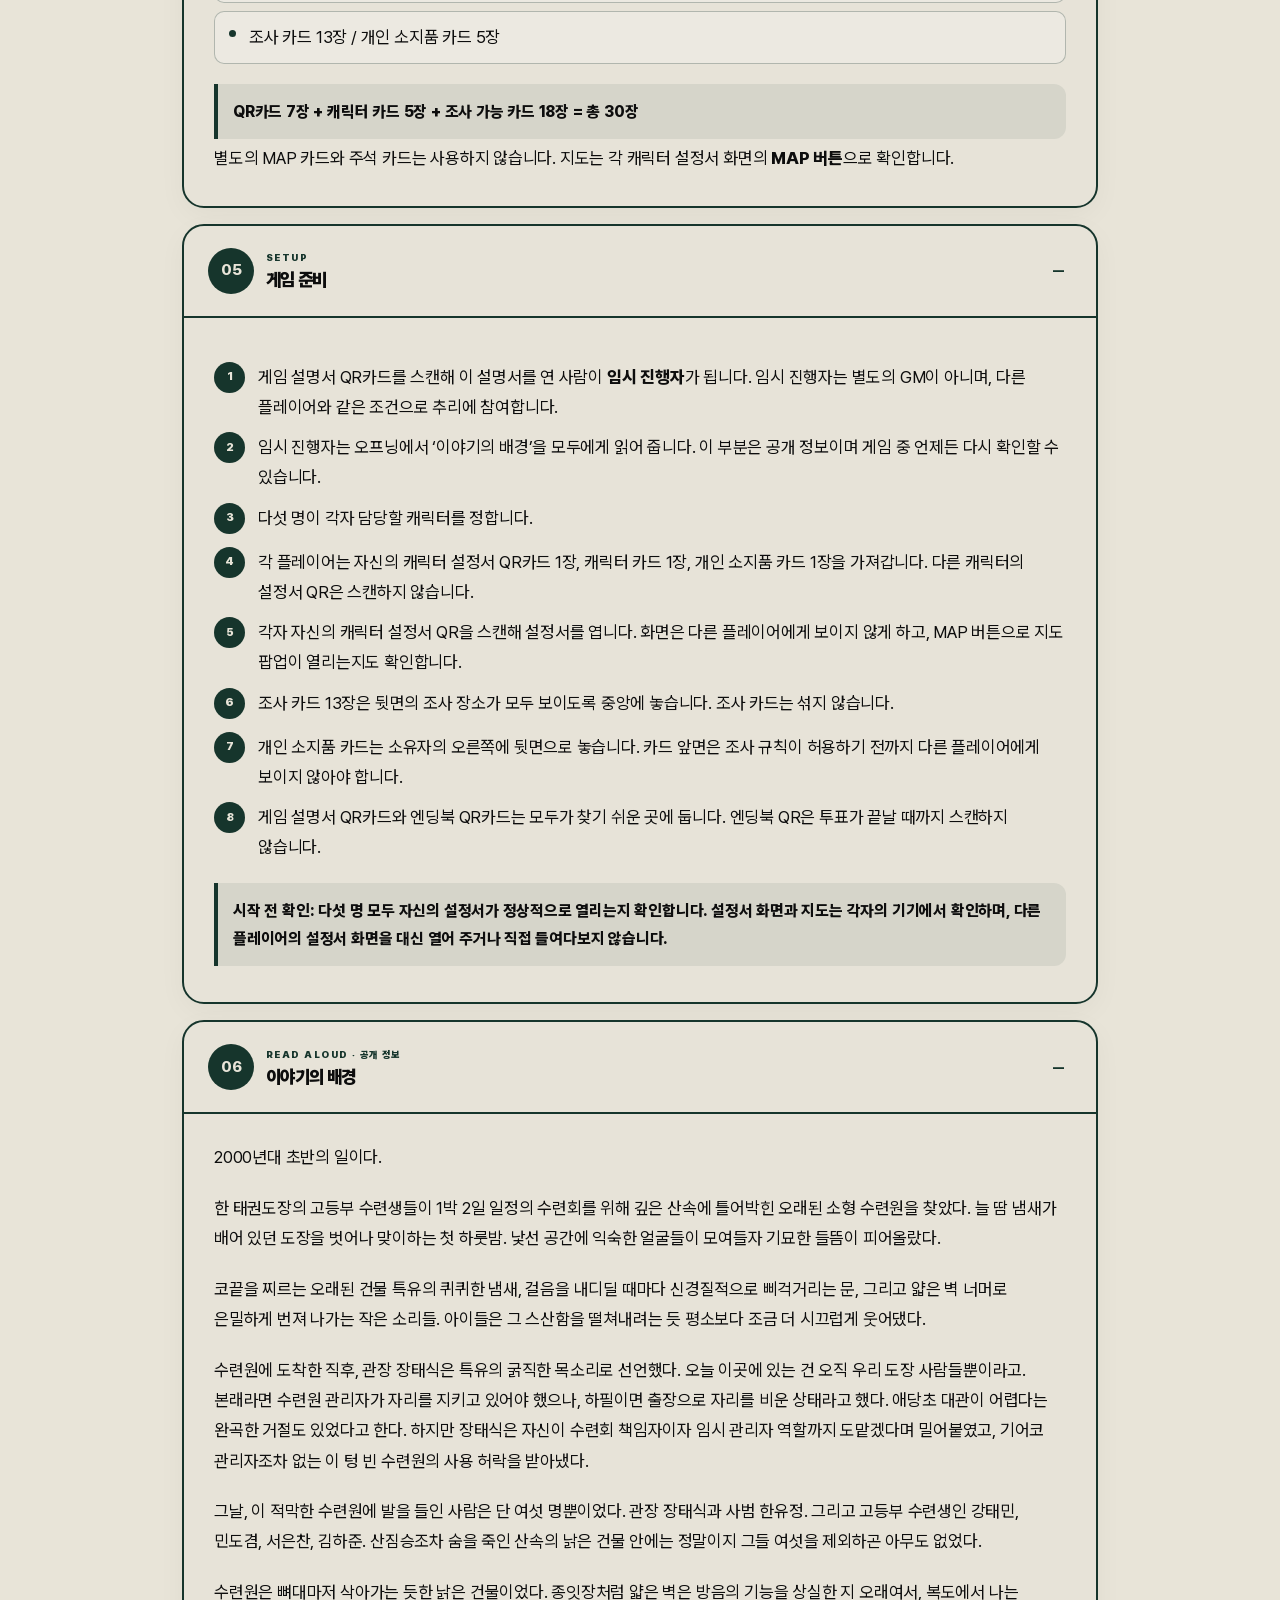
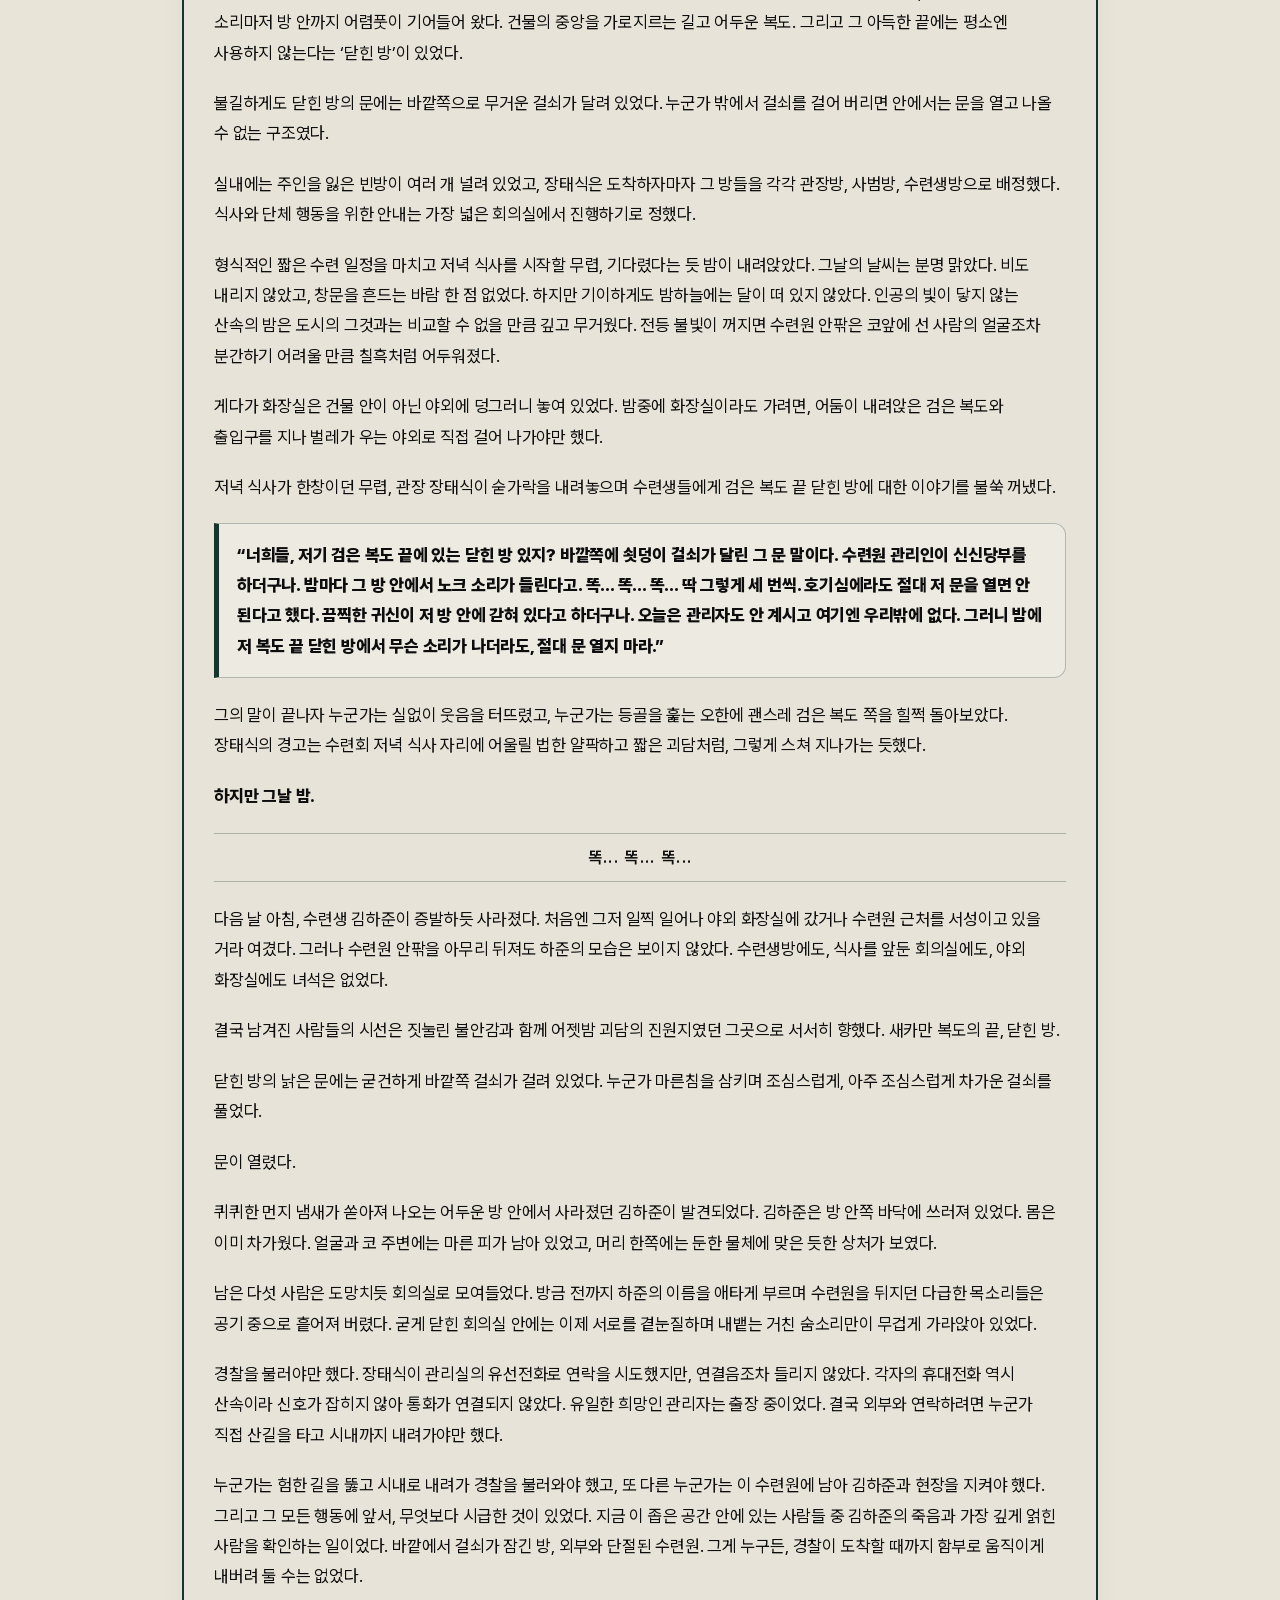
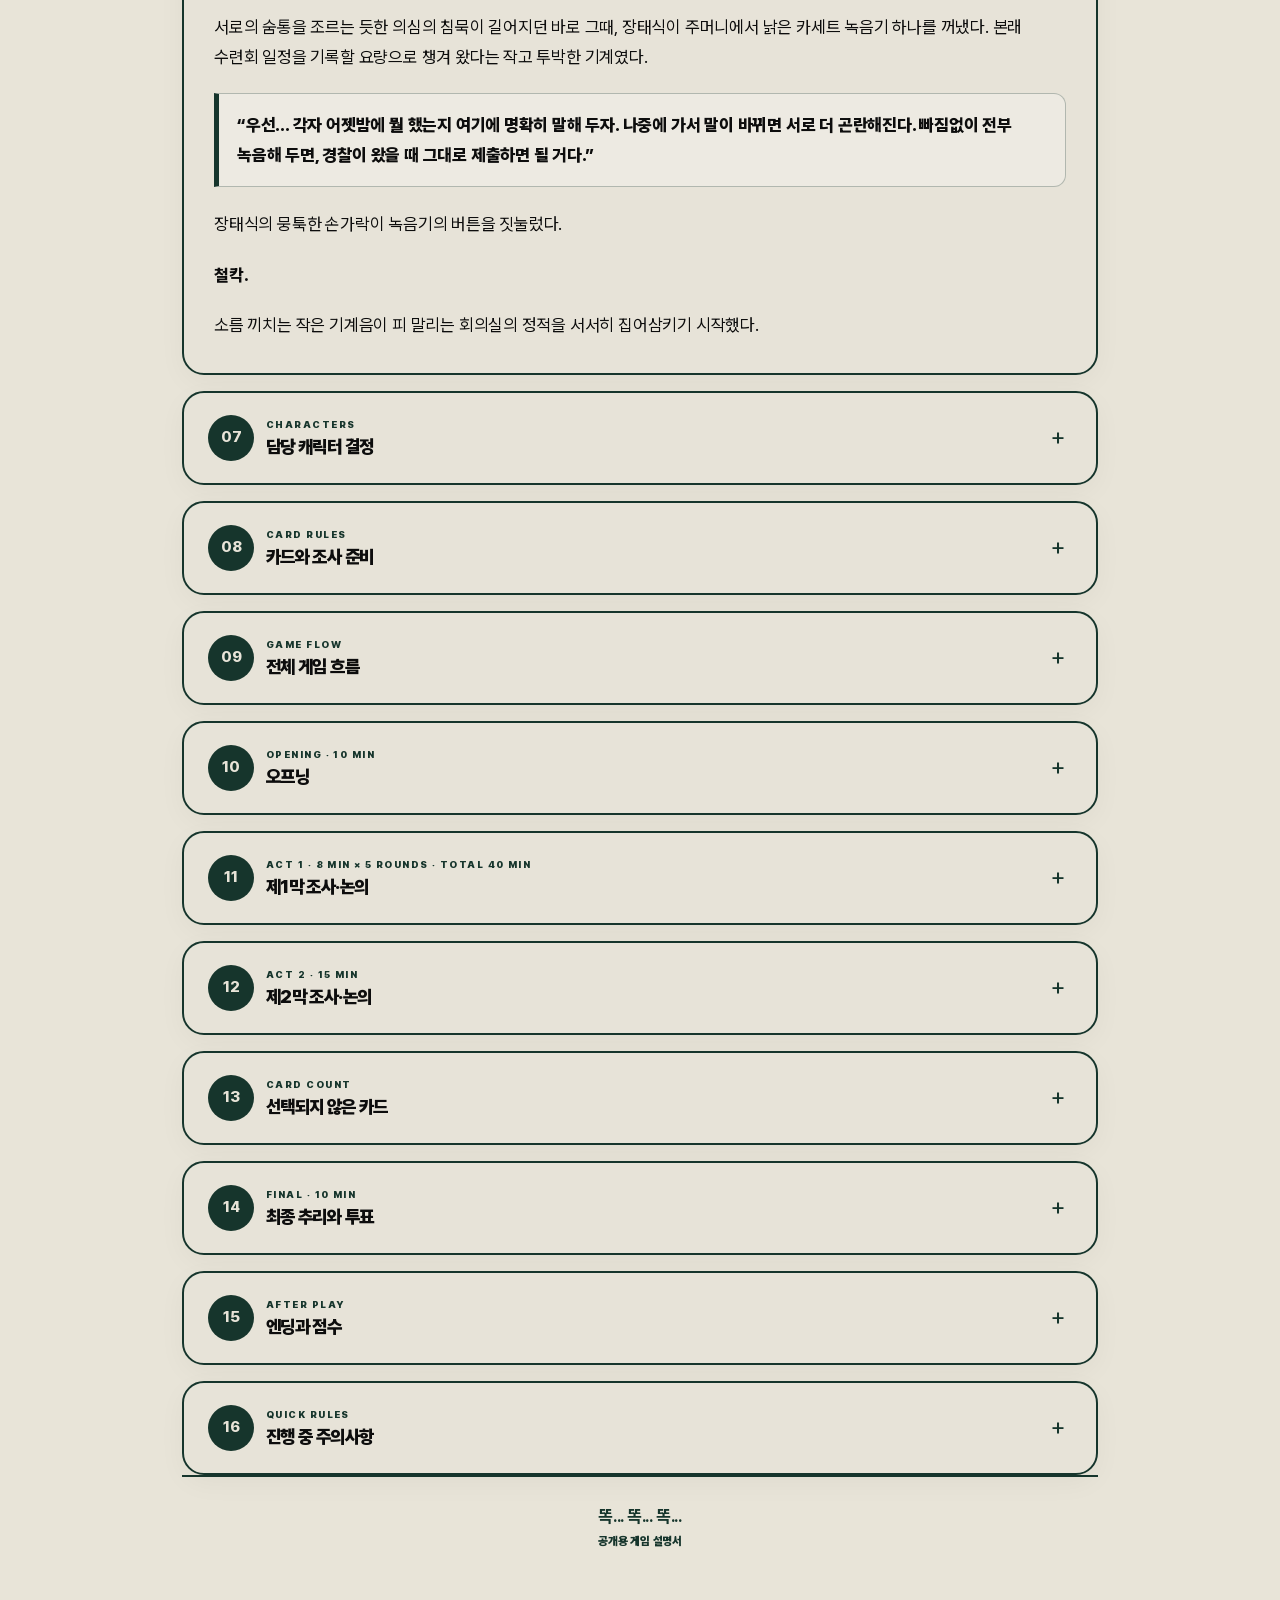
==== commit 634d1016: "Add files via upload" ====
--- a/game-guide/index.html
+++ b/game-guide/index.html
@@ -8,7 +8,7 @@
   <meta name="robots" content="noindex,nofollow,noarchive,nosnippet">
   <title>똑... 똑... 똑... | 게임 설명서</title>
   <meta name="description" content="5인용 GM 없는 머더 미스터리 《똑... 똑... 똑...》 공개용 모바일 게임 설명서">
-  <link rel="stylesheet" href="style.css">
+  <link rel="stylesheet" href="style.css?v=feedback-20260920">
 </head>
 <body>
   <a class="character-return" href="../index.html?from=guide" aria-label="캐릭터 설정서로 돌아가기">← 캐릭터 설정서</a>
@@ -51,6 +51,14 @@
         <div><span>진행 방식</span><strong>GM 없음</strong></div>
       </div>
     </section>
+    <section class="rules-at-a-glance" aria-labelledby="quickRulesTitle">
+      <p class="rule-eyebrow">시작 전 함께 확인</p>
+      <h2 id="quickRulesTitle">이 네 가지만은 놓치지 마세요</h2>
+      <div class="essential-rule"><strong>! 설정서는 본인만</strong><p>내용은 말로 설명하되 <b>화면·원문 공개와 그대로 낭독은 금지</b>합니다. 단, 지정된 첫 진술은 그대로 읽습니다.</p></div>
+      <div class="essential-rule"><strong>제1막은 전체 공개</strong><p>한 사람씩 <b>2장 선택 → 즉시 공개</b>. <mark>8분씩 총 5회</mark>, 공개 카드 <b>총 10장</b>을 채웁니다.</p></div>
+      <div class="essential-rule"><strong>제2막은 개인 확인</strong><p>각자 <b>1장 선택</b>. 전원 선택 후 각자만 보고 다시 뒷면으로 둡니다. <b>직접 보여주기·교환·양도·재선택은 금지</b>합니다.</p></div>
+      <div class="essential-rule"><strong>시간과 사실의 경계</strong><p>시간 조정은 <b>전원 동의</b>로만 합니다. 자기 비밀은 숨길 수 있지만, <b>공개 카드의 객관적 문구는 부정할 수 없습니다.</b></p></div>
+    </section>
     <section class="manual-tools" aria-label="설명서 도구">
       <label class="search-box" for="manualSearch"><span>설명서 검색</span><input id="manualSearch" type="search" placeholder="예: 제2막, 소지품, 동률"></label>
       <div class="tool-buttons"><button id="expandAll" type="button">전체 펼치기</button><button id="collapseAll" type="button">전체 접기</button></div>
@@ -98,7 +106,7 @@
           <div class="prose">
         <p>《똑... 똑... 똑...》은 <strong>5인 전용, GM 없는</strong> 머더 미스터리입니다.</p>
         <p>무대는 2000년대 초, 깊은 산속의 낡은 소형 수련원입니다. 플레이어들은 태권도장 수련회에 참가한 다섯 관계자가 되어, 검은 복도 끝 ‘닫힌 방’에서 발견된 김하준의 죽음을 추리해야 합니다.</p>
-        <p>이 사건에는 한 번의 악의만 있는 것이 아닙니다. 오해, 장난, 공포, 은폐, 침묵이 차례로 이어졌습니다. 누가 무엇을 했는지만이 아니라, 어떤 선택이 다음 선택을 불러왔는지 밝혀내세요.</p></div>
+</div>
         </div>
       </article>
 
@@ -198,7 +206,7 @@
           <p>문이 열렸다.</p>
           <p>퀴퀴한 먼지 냄새가 쏟아져 나오는 어두운 방 안에서 사라졌던 김하준이 발견되었다. 김하준은 방 안쪽 바닥에 쓰러져 있었다. 몸은 이미 차가웠다. 얼굴과 코 주변에는 마른 피가 남아 있었고, 머리 한쪽에는 둔한 물체에 맞은 듯한 상처가 보였다.</p>
           <p>남은 다섯 사람은 도망치듯 회의실로 모여들었다. 방금 전까지 하준의 이름을 애타게 부르며 수련원을 뒤지던 다급한 목소리들은 공기 중으로 흩어져 버렸다. 굳게 닫힌 회의실 안에는 이제 서로를 곁눈질하며 내뱉는 거친 숨소리만이 무겁게 가라앉아 있었다.</p>
-          <p>경찰을 불러야만 했다. 하지만 수련원 안의 유선전화는 연결음조차 잡히지 않는 먹통이었다. 각자의 휴대전화 역시 산속이라 신호가 잡히지 않아 통화가 연결되지 않았다. 유일한 희망인 관리자는 출장 중이었다. 결국 외부와 연락하려면 누군가 직접 산길을 타고 시내까지 내려가야만 했다.</p>
+          <p>경찰을 불러야만 했다. 장태식이 관리실의 유선전화로 연락을 시도했지만, 연결음조차 들리지 않았다. 각자의 휴대전화 역시 산속이라 신호가 잡히지 않아 통화가 연결되지 않았다. 유일한 희망인 관리자는 출장 중이었다. 결국 외부와 연락하려면 누군가 직접 산길을 타고 시내까지 내려가야만 했다.</p>
           <p>누군가는 험한 길을 뚫고 시내로 내려가 경찰을 불러와야 했고, 또 다른 누군가는 이 수련원에 남아 김하준과 현장을 지켜야 했다. 그리고 그 모든 행동에 앞서, 무엇보다 시급한 것이 있었다. 지금 이 좁은 공간 안에 있는 사람들 중 김하준의 죽음과 가장 깊게 얽힌 사람을 확인하는 일이었다. 바깥에서 걸쇠가 잠긴 방, 외부와 단절된 수련원. 그게 누구든, 경찰이 도착할 때까지 함부로 움직이게 내버려 둘 수는 없었다.</p>
           <p>서로의 숨통을 조르는 듯한 의심의 침묵이 길어지던 바로 그때, 장태식이 주머니에서 낡은 카세트 녹음기 하나를 꺼냈다. 본래 수련회 일정을 기록할 요량으로 챙겨 왔다는 작고 투박한 기계였다.</p>
           <blockquote>“우선... 각자 어젯밤에 뭘 했는지 여기에 명확히 말해 두자. 나중에 가서 말이 바뀌면 서로 더 곤란해진다. 빠짐없이 전부 녹음해 두면, 경찰이 왔을 때 그대로 제출하면 될 거다.”</blockquote>
@@ -305,7 +313,7 @@
           <div class="prose">
         <ol class="numbered-list">
           <li>임시 진행자가 ‘이야기의 배경’을 읽어 준 뒤, 각자 자신의 캐릭터 설정서 QR을 스캔해 모바일 설정서를 조용히 읽습니다.</li>
-          <li>설정서 화면과 원문은 다른 플레이어에게 보여주거나 그대로 낭독하지 않습니다.</li>
+          <li><mark><b>설정서 화면·원문 공개와 그대로 낭독은 금지</b></mark>합니다. 단, 아래의 첫 진술은 예외입니다.</li>
           <li>설정서 확인이 끝나면 캐릭터 카드에 적힌 첫 진술 요약을 순서대로 읽습니다.</li>
           <li>첫 진술 요약은 김하준의 시신이 발견된 직후, 각 인물이 녹음기 앞에서 한 공개 진술입니다. 문장을 바꾸지 않습니다.</li>
           <li>모든 첫 진술이 끝나면 제1막 <strong>1회차</strong>를 시작합니다.</li>
@@ -343,11 +351,12 @@
         </div>
         <p class="round-repeat-caption">첫 조사 담당자를 정한 뒤, 매 회차가 끝날 때마다 시계 방향의 다음 플레이어가 담당합니다. 다섯 명 모두 한 번씩 담당해야 합니다.</p>
 
+<div class="rule-alert rule-alert--timer" role="note"><strong>타이머 · 선택과 공개도 8분 안에</strong><p>담당자를 확인한 뒤 <b>카드를 고르기 전에 8분 타이머를 시작</b>합니다. 카드 선택·공개·논의를 합쳐 한 회차입니다. <b>공개 뒤 새로 8분을 재지 않습니다.</b></p><p>시간을 줄이거나 늘리려면 <b>전원 동의</b>가 필요합니다. 일찍 마쳐도 <b>담당자 교대와 총 5회 진행</b>은 생략하지 않습니다.</p></div>
         <h3 class="step-heading">한 회차 8분의 진행 순서</h3>
         <ol class="round-flow-list">
-          <li><span class="flow-number" aria-hidden="true">1</span><span class="flow-text">이번 회차의 조사 담당자를 확인합니다.</span></li>
+          <li><span class="flow-number" aria-hidden="true">1</span><span class="flow-text">이번 회차의 조사 담당자를 확인하고 <b>8분 타이머를 시작</b>합니다.</span></li>
           <li><span class="flow-number" aria-hidden="true">2</span><span class="flow-text">조사 담당자가 조사 카드와 개인 소지품 카드를 모두 포함한 조사 가능 카드 중 2장을 선택합니다.</span></li>
-          <li><span class="flow-number" aria-hidden="true">3</span><span class="flow-text">선택한 두 카드를 즉시 전체 공개합니다.</span></li>
+          <li><span class="flow-number" aria-hidden="true">3</span><span class="flow-text">선택한 두 카드를 <b>즉시 전체 공개</b>합니다.</span></li>
           <li><span class="flow-number" aria-hidden="true">4</span><span class="flow-text">8분 중 남은 시간 동안 자유롭게 논의합니다.</span></li>
           <li><span class="flow-number" aria-hidden="true">5</span><span class="flow-text">8분이 끝나면 다음 담당자로 바꾸어 새 회차를 시작합니다.</span></li>
         </ol>
@@ -355,8 +364,8 @@
         <ul class="manual-list">
           <li>조사 카드 2장을 선택할 수 있습니다.</li>
           <li>조사 카드 1장과 다른 사람의 개인 소지품 카드 1장을 선택할 수 있습니다.</li>
-          <li>개인 소지품 카드 2장을 동시에 선택할 수 없습니다.</li>
-          <li>자신의 개인 소지품 카드는 선택할 수 없습니다.</li>
+          <li><b>개인 소지품 카드 2장 동시 선택은 금지</b>합니다.</li>
+          <li><b>자신의 개인 소지품은 선택할 수 없습니다.</b></li>
         </ul>
         <p>선택한 두 카드는 즉시 전체 공개합니다. 공개된 카드는 테이블 중앙에 앞면으로 놓고 누구나 다시 확인할 수 있게 둡니다.</p>
         <p>카드 공개 뒤 남은 시간 동안 자유롭게 논의합니다. 공개 단서, 첫 진술, 서로의 말에 드러난 모순을 연결해 사건을 추리합니다.</p></div>
@@ -380,6 +389,7 @@
         <div class="section-content" id="act-two-content" hidden>
           <div class="prose">
         <div class="rule-callout"><strong>제1막 5회차를 모두 마치고, 전체 공개 카드가 총 10장인지 확인한 뒤 제2막을 시작합니다.</strong></div>
+        <div class="rule-alert rule-alert--private" role="note"><strong>! 제2막은 카드 앞면 공개 금지</strong><p><b>말로 설명·은폐·왜곡은 가능</b>하지만, 원문을 직접 보여줄 수는 없습니다. <b>교환·양도·재선택도 금지</b>합니다.</p><p><b>15분에는 카드 선택·개인 확인·논의가 모두 포함</b>됩니다. 첫 사람이 카드를 고르기 전에 타이머를 시작합니다.</p></div>
         <div class="investigable-definition" role="note" aria-label="제2막 조사 가능 카드 정의">
           <strong>제2막도 조사 카드만 선택하는 것이 아닙니다.</strong>
           <span>남은 <b>조사 카드와 개인 소지품 카드를 합친 조사 가능 카드</b> 중에서 각자 1장씩 선택합니다.</span>
@@ -409,7 +419,7 @@
           <div class="prose">
         <div class="flow-box"><span>조사 가능 카드 <strong>18장</strong></span><span>제1막 전체 공개 <strong>10장</strong></span><span>제2막 개인 선택 <strong>5장</strong></span><span>끝까지 미선택 <strong>3장</strong></span></div>
         <p>마지막 3장은 조사 과정에서 아무도 선택하지 않은 상태로 남습니다. 조사 카드라면 누구도 앞면을 볼 수 없습니다. 개인 소지품 카드라면 원래 소유자는 이미 내용을 알고 있을 수 있지만, 다른 플레이어는 앞면을 확인할 수 없습니다.</p>
-        <p>미선택 카드 3장은 게임 종료 전까지 새로 공개하거나 가져올 수 없습니다.</p>
+        <p><b>미선택 카드 3장은 게임 종료 전까지 공개·추가 선택할 수 없습니다.</b></p>
         <p>카드 선택 자체도 추리의 일부입니다. 모든 조합이 같은 난도로 이어지는 것은 아니므로, 이미 나온 정보와 연결되는 장소와 소지품을 신중히 선택해야 합니다.</p></div>
         </div>
       </article>
@@ -428,7 +438,7 @@
         <h3>최종 추리 · 5분</h3>
         <p>제2막 조사 / 논의가 끝나면 최종 추리를 진행한다. 제한 시간은 5분이다. 이 시간에는 더 이상 카드를 선택하지 않는다. 플레이어들은 지금까지 나온 정보를 바탕으로 마지막 논의를 한다. 최종 추리가 끝나면 투표로 넘어간다.</p>
         <h3>투표 · 5분</h3>
-        <p>김하준의 사망에 가장 직접적인 원인을 만들고, 그를 살릴 수 있었던 마지막 가능성을 끊은 <strong>‘최종 책임자’ 한 명</strong>을 지목합니다. 어느 인물도 이 기준에 해당하지 않고 순수한 사고사라고 판단한다면 ‘사고사’에 투표할 수 있습니다.</p>
+        <p>김하준의 사망에 가장 결정적인 원인을 제공한 <strong>‘최종 책임자’ 한 명</strong>을 지목합니다. <strong>치명적인 일이 벌어진 경위, 각 인물이 알고 있던 위험, 이후의 선택</strong>을 함께 판단하세요. 가장 늦게 행동한 사람이 자동으로 최종 책임자가 되는 것은 아닙니다. 어느 인물도 이 기준에 해당하지 않고 순수한 사고사라고 판단한다면 ‘사고사’에 투표할 수 있습니다.</p>
         <p>원한다면 투표 직전 각자 최종 추리를 1분 이내로 말합니다. 투표는 동시에 공개합니다.</p>
         <div class="rule-callout">동률이면 동률 대상만 두고 3분간 재논의한 뒤 재투표합니다. 다시 동률이면 제1막의 첫 조사 담당자가 동률 대상 중 하나를 최종 지목합니다.</div></div>
         </div>
@@ -475,7 +485,7 @@
           <li>다른 캐릭터의 설정서 QR은 스캔하지 않습니다. 캐릭터 설정서 화면과 비공개 카드는 직접 보여주지 않습니다.</li>
           <li>제2막에서 선택한 카드는 확인 뒤 다시 뒷면으로 보관하며, 다른 사람과 교환하거나 양도할 수 없습니다.</li>
           <li>지도는 공개 정보지만 시설의 연결 관계만 보여 줍니다. 실외 시설 사이의 정확한 거리와 방위는 추리 근거로 사용하지 않습니다.</li>
-          <li>공개 카드의 존재와 객관적 문구는 부정할 수 없습니다. 해석과 책임은 얼마든지 다툴 수 있습니다.</li>
+          <li><mark><b>공개 카드의 존재와 객관적 문구는 부정할 수 없습니다.</b></mark> 해석과 책임은 얼마든지 다툴 수 있습니다.</li>
           <li>새로운 인물, 통로, 물건, 초자연 현상을 즉석에서 만들지 않습니다.</li>
           <li>자신의 비밀을 숨길 수 있지만, 게임 밖의 개인정보나 실제 경험을 연기에 끌어오지 않습니다.</li>
           <li>투표는 ‘가장 수상한 사람’이 아니라 사망의 결정적 흐름을 만든 최종 책임자를 고르는 절차입니다.</li>
--- a/game-guide/style.css
+++ b/game-guide/style.css
@@ -965,3 +965,20 @@
   margin-top: 7px;
   line-height: 1.7;
 }
+
+/* 2026-09-20: 핵심 규칙. 색상뿐 아니라 제목/굵기/기호로도 구분한다. */
+.rules-at-a-glance{background:#fffaf0;border:2px solid #16352c;border-radius:16px;padding:22px;margin:24px 0;overflow-wrap:anywhere}
+.rules-at-a-glance h2{font-size:1.35em;line-height:1.45;margin:0 0 18px;color:#16352c}
+.rule-eyebrow{font-weight:800;color:#6c4812;margin:0 0 7px}
+.essential-rule{border-top:1px solid #d4cdbc;padding:14px 0}
+.essential-rule:first-of-type{border-top:0;padding-top:0}
+.essential-rule:last-child{padding-bottom:0}
+.essential-rule>strong{display:block;font-size:1.08em;font-weight:800;margin-bottom:5px;color:#16352c}
+.essential-rule p,.rule-alert p{margin:6px 0 0;line-height:1.8}
+mark{background:#fae4a6;color:#352708;padding:.05em .2em;box-decoration-break:clone;-webkit-box-decoration-break:clone}
+.rule-alert{border:2px solid #8a5618;background:#fff3d8;color:#332711;border-radius:12px;padding:17px;margin:20px 0;overflow-wrap:anywhere}
+.rule-alert>strong{display:block;font-size:1.08em;font-weight:800}
+.rule-alert--private{border-color:#1d4ca6;background:#edf3ff;color:#142746}
+.prose strong,.prose b{font-weight:800}
+@media(max-width:400px){.rules-at-a-glance{padding:16px}.rule-alert{padding:14px}}
+@media print{.rules-at-a-glance,.rule-alert{break-inside:avoid}mark{border-bottom:1px solid #352708}}
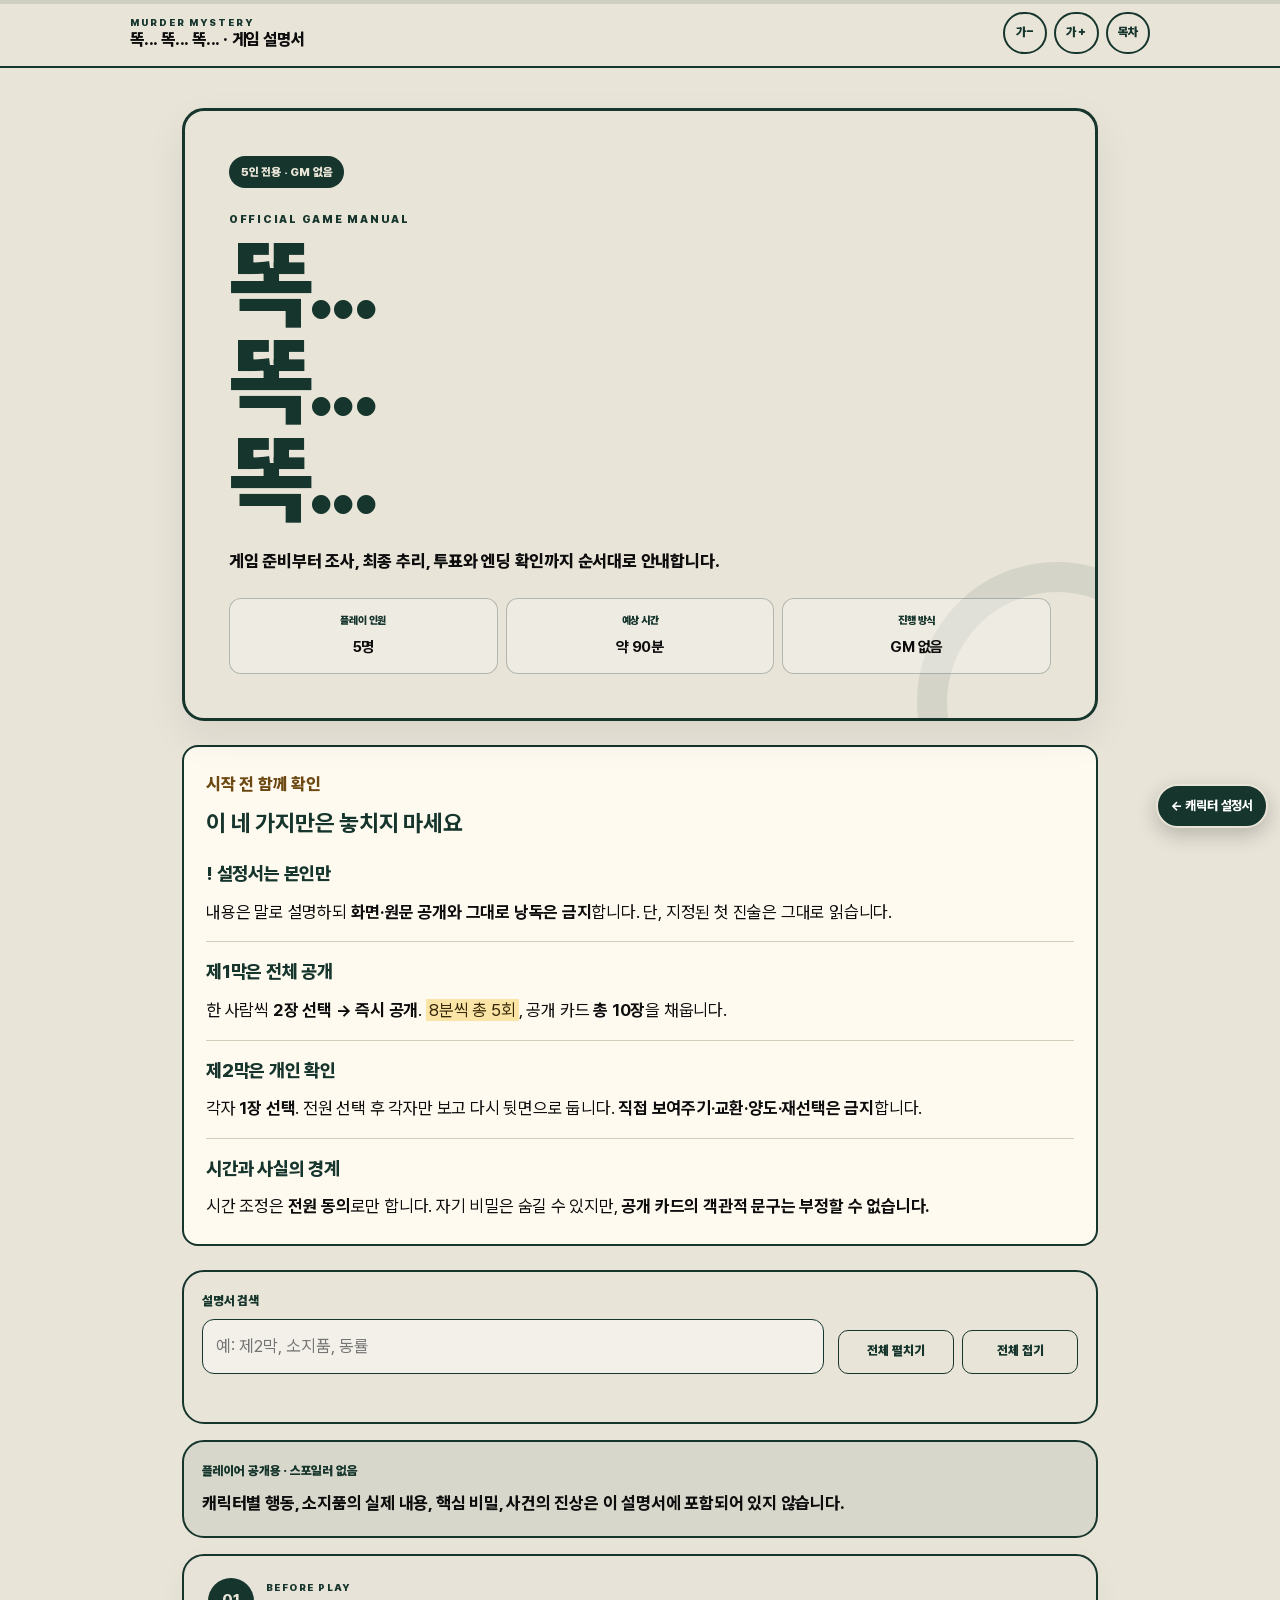
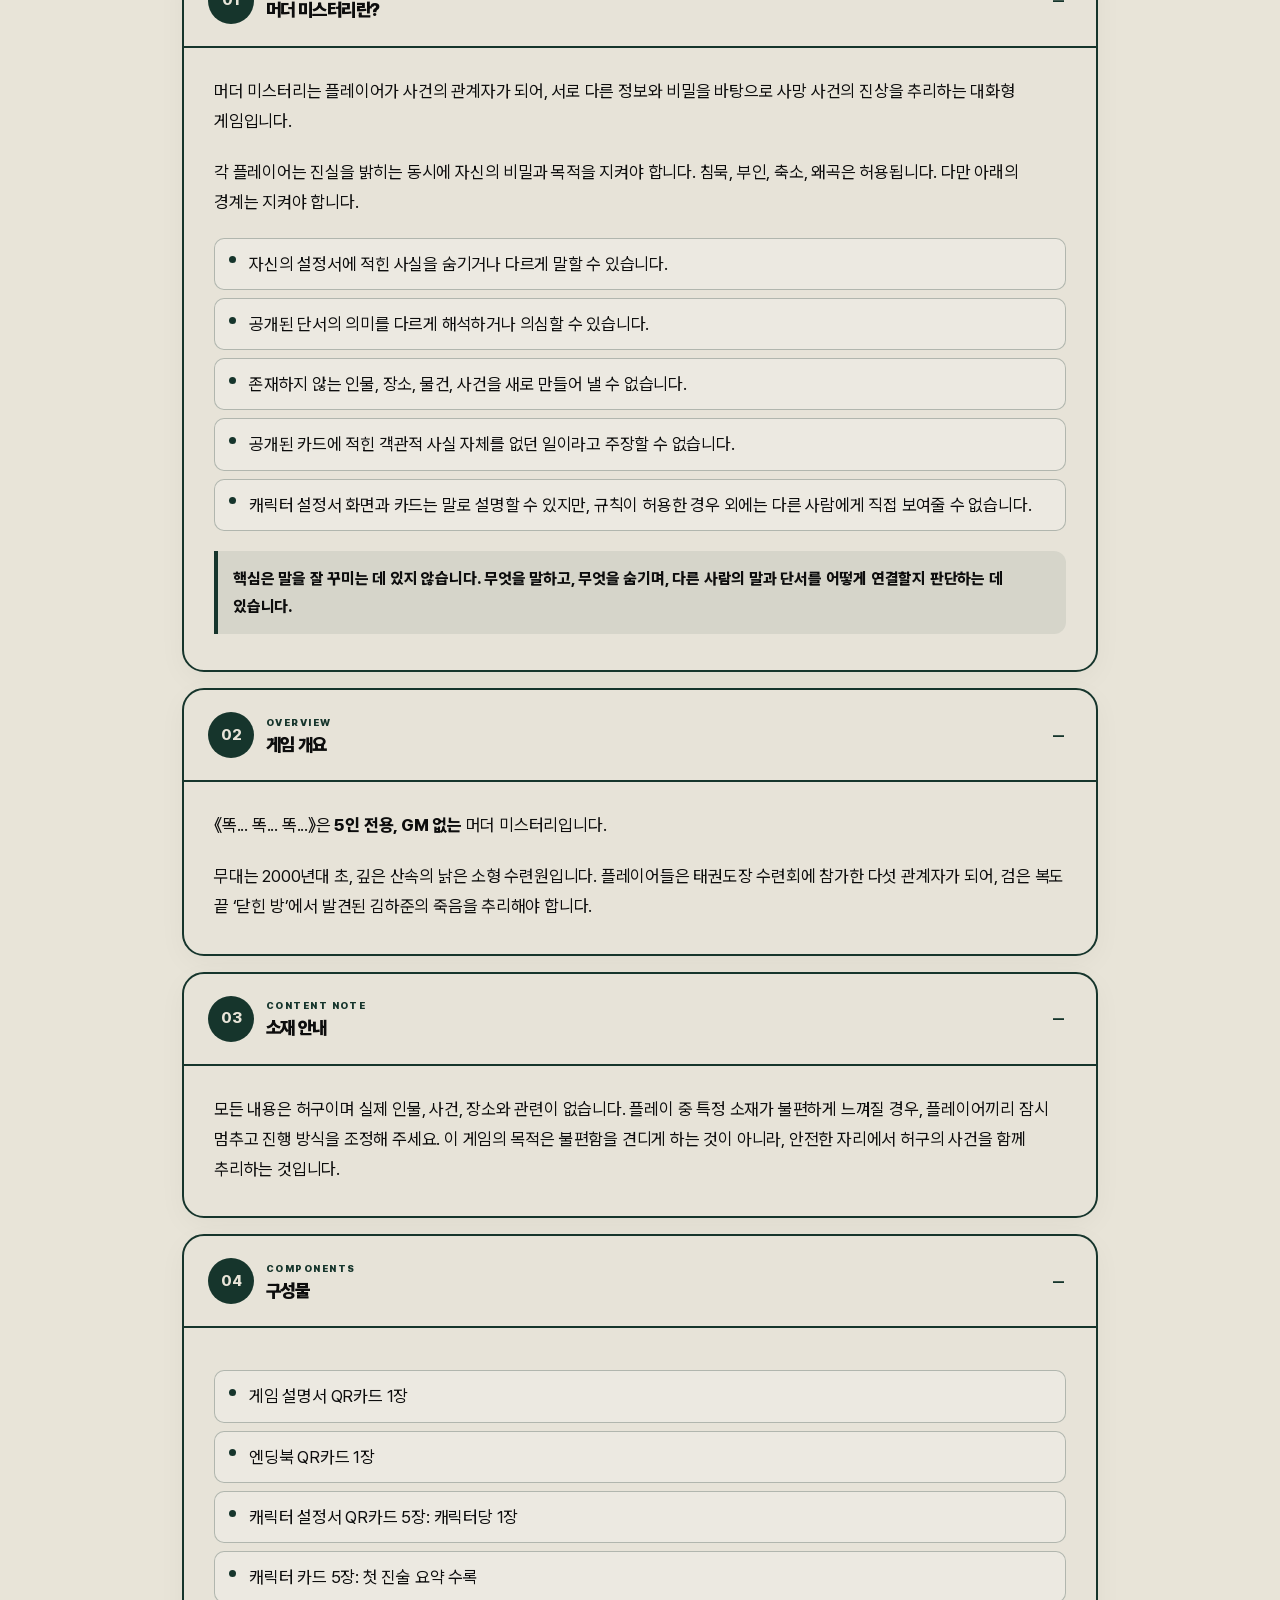
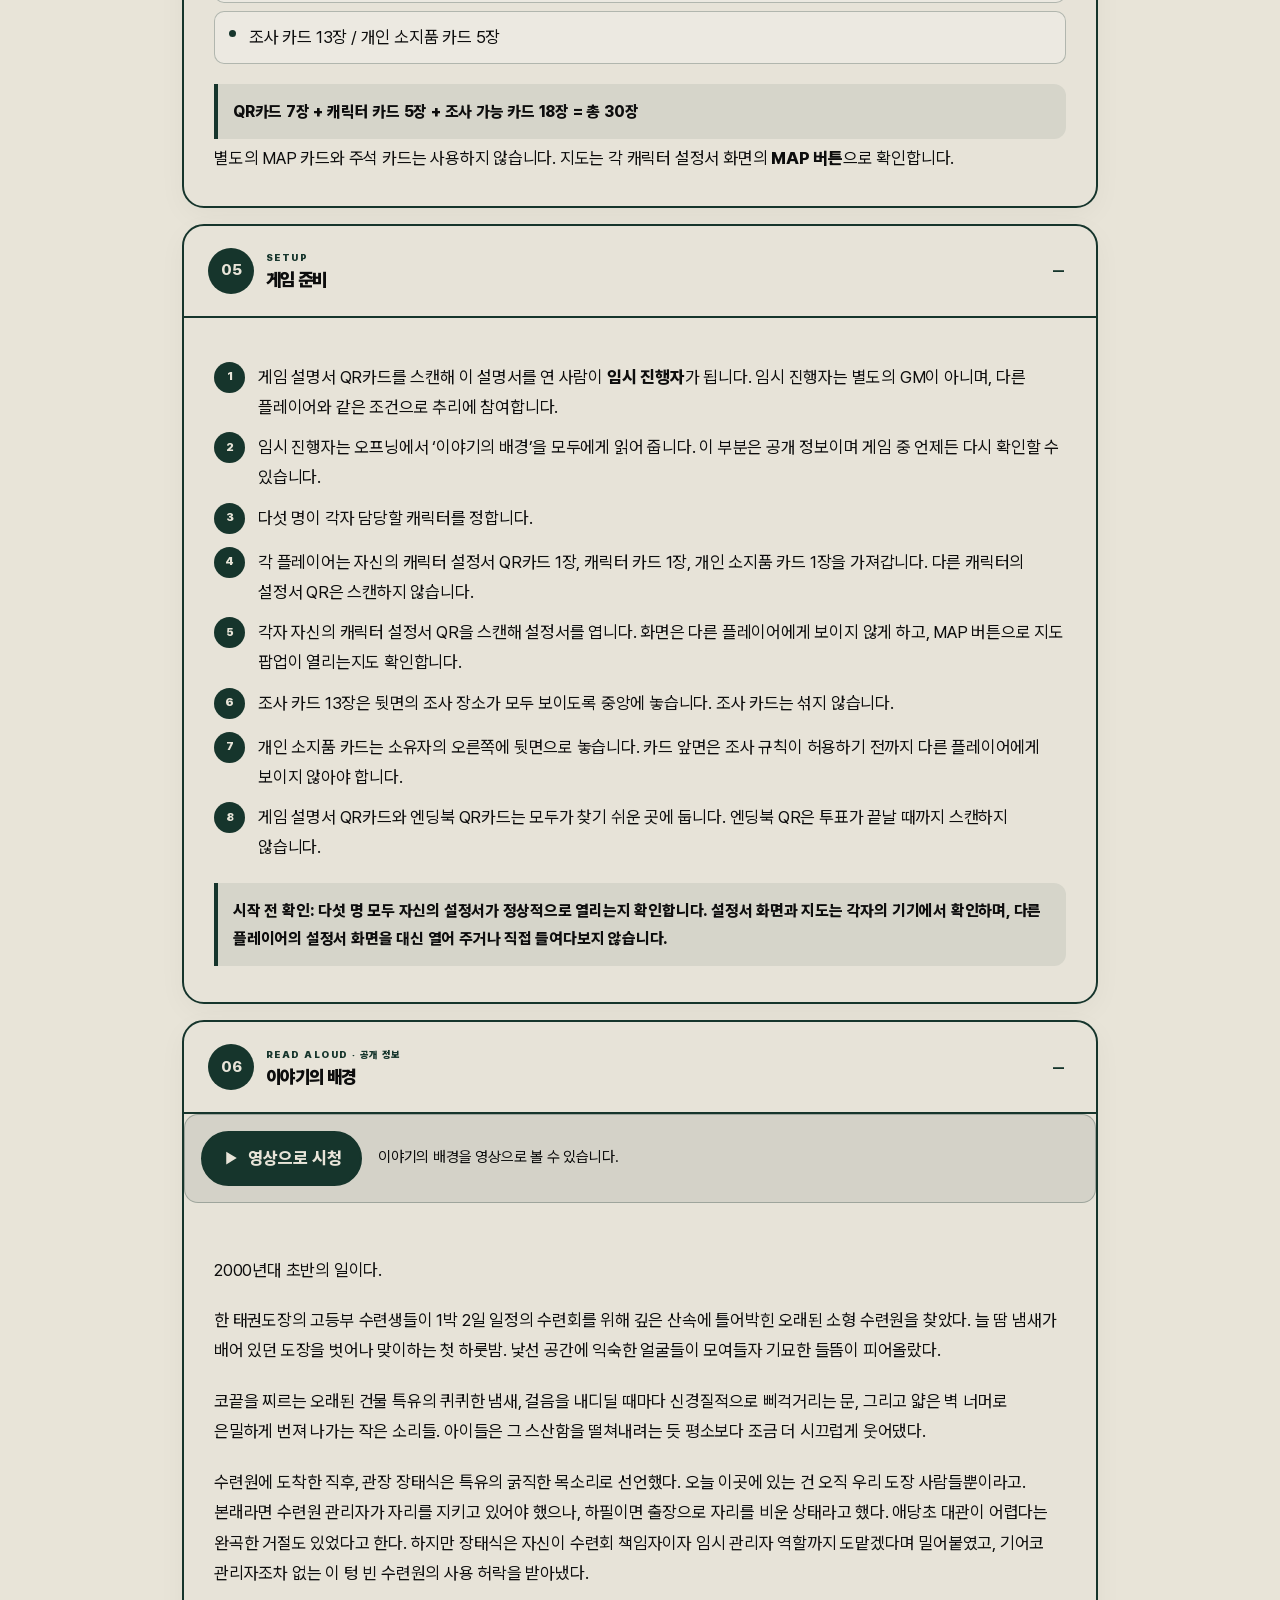
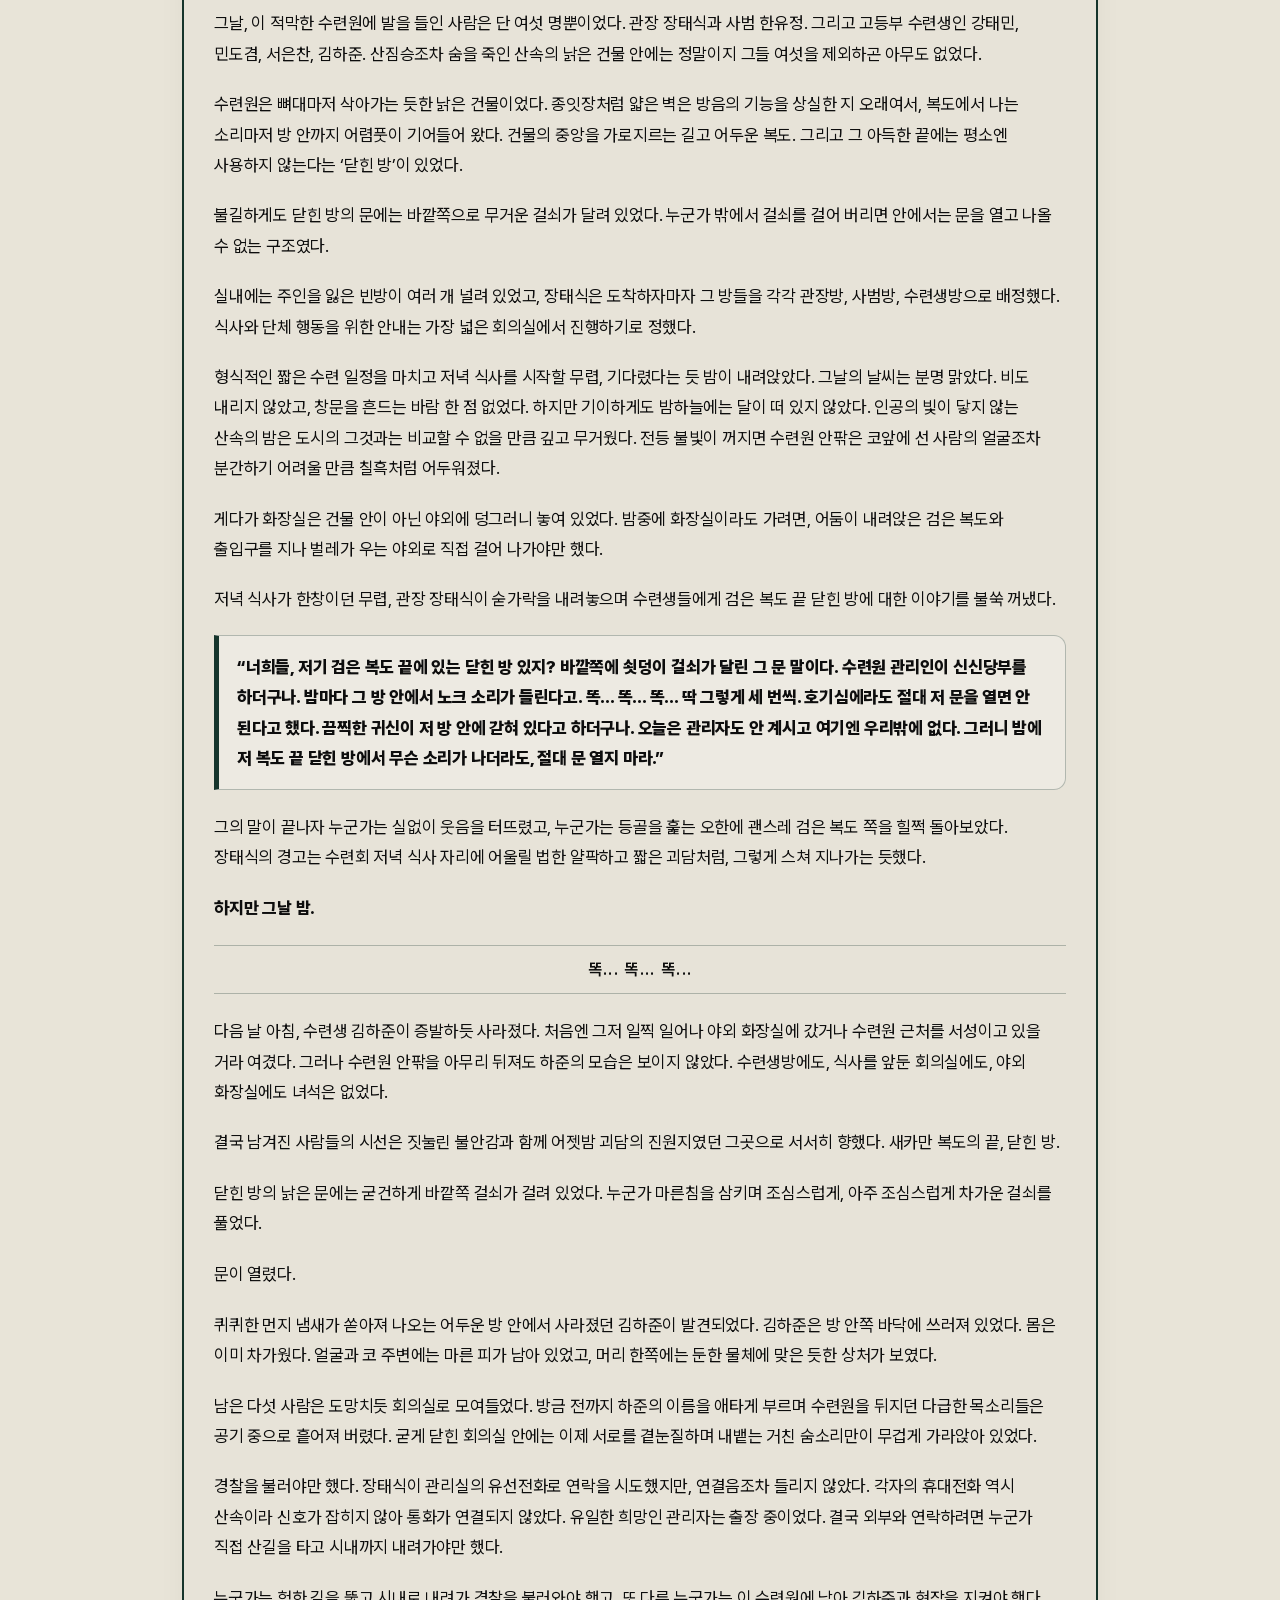
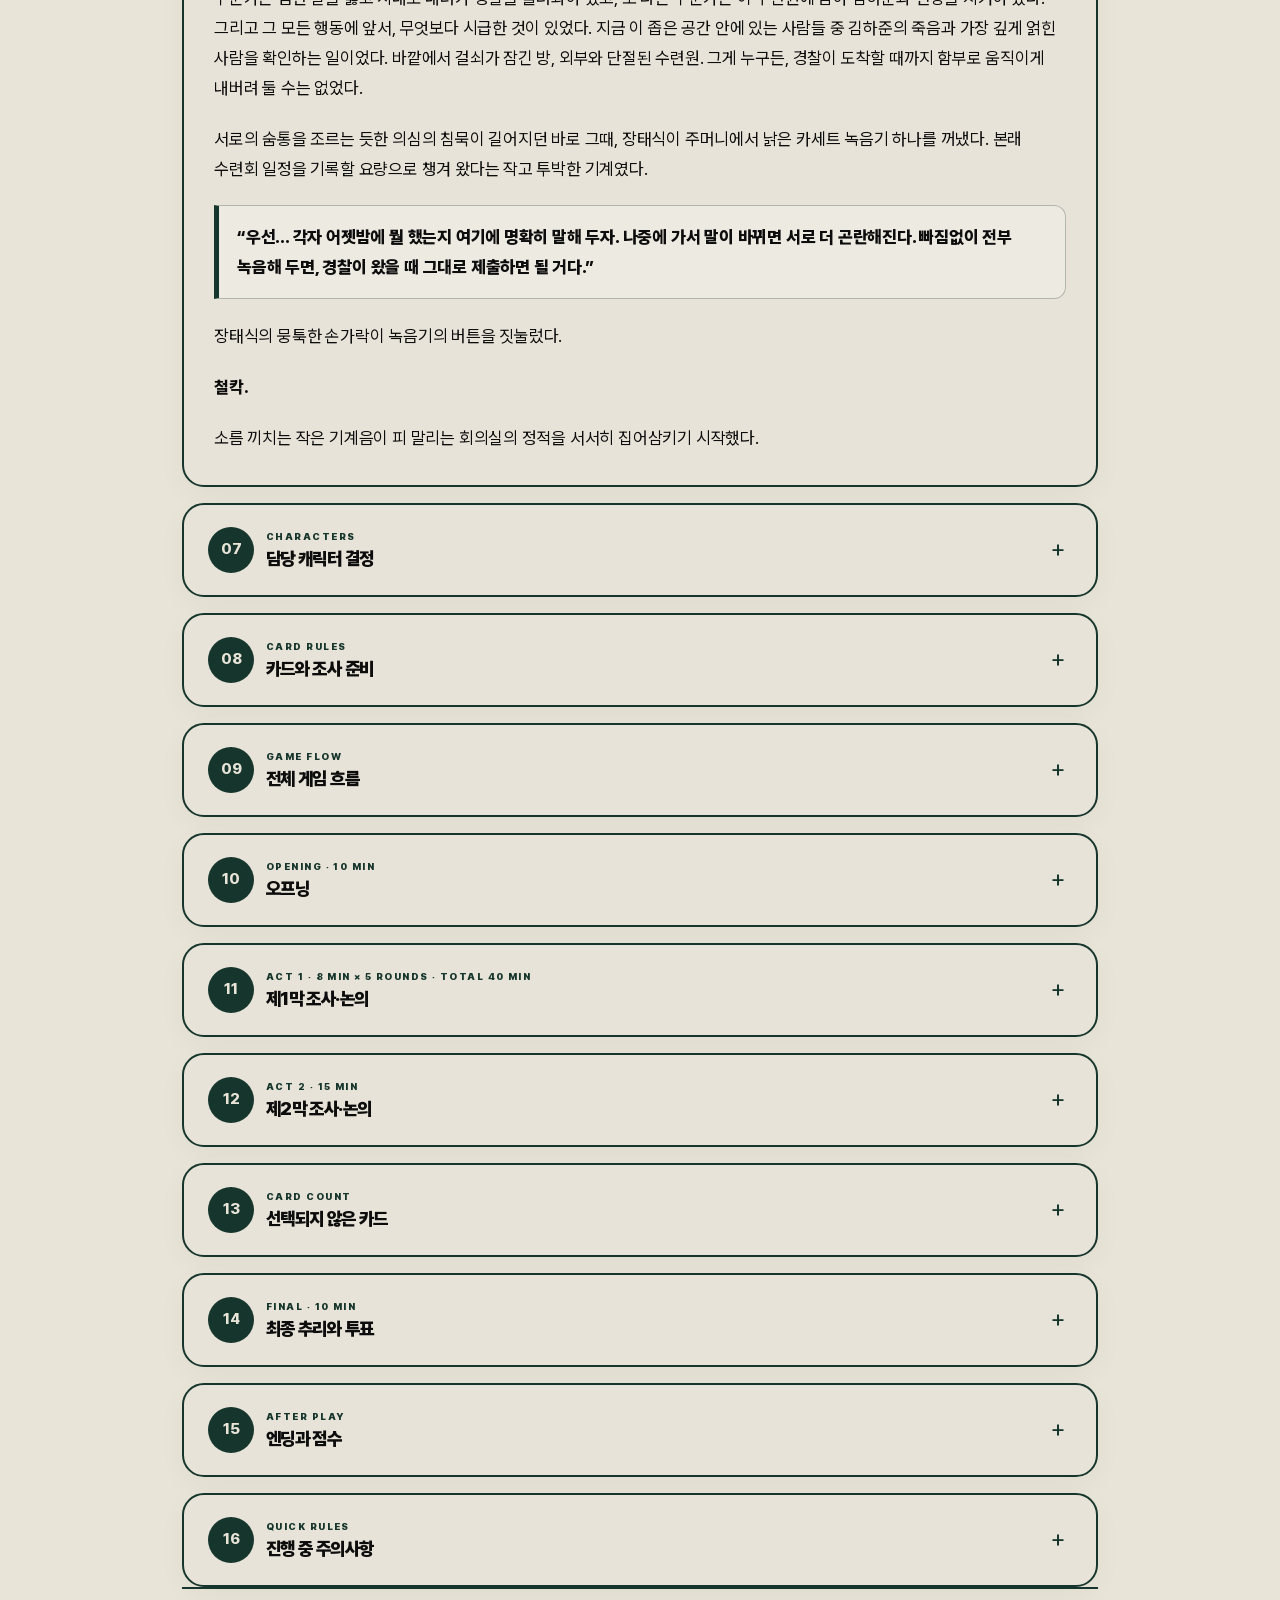
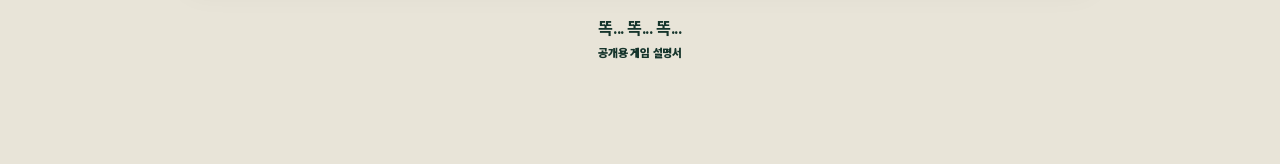
==== commit 2edc7ad4: "배경 영상 추가" ====
--- a/game-guide/index.html
+++ b/game-guide/index.html
@@ -9,6 +9,7 @@
   <title>똑... 똑... 똑... | 게임 설명서</title>
   <meta name="description" content="5인용 GM 없는 머더 미스터리 《똑... 똑... 똑...》 공개용 모바일 게임 설명서">
   <link rel="stylesheet" href="style.css?v=feedback-20260920">
+  <link rel="stylesheet" href="story-video.css?v=20260930-controls2">
 </head>
 <body>
   <a class="character-return" href="../index.html?from=guide" aria-label="캐릭터 설정서로 돌아가기">← 캐릭터 설정서</a>
@@ -183,6 +184,13 @@
           <span class="toggle-mark" aria-hidden="true">−</span>
         </button>
         <div class="section-content" id="story-content">
+          <div class="story-video-entry">
+            <button class="story-video-open" id="storyVideoOpen" type="button" aria-haspopup="dialog" aria-controls="storyVideoModal" aria-expanded="false">
+              <svg width="18" height="18" viewBox="0 0 24 24" fill="currentColor" aria-hidden="true"><path d="M7 3.5v17L21 12z"/></svg>
+              영상으로 시청
+            </button>
+            <p>이야기의 배경을 영상으로 볼 수 있습니다.</p>
+          </div>
           <div class="prose">
         <div class="story">
           <p>2000년대 초반의 일이다.</p>
@@ -464,6 +472,7 @@
         </ol>
         <h3>점수 계산 · 5분 · 선택 규칙</h3>
         <p>점수는 사건의 진실을 확인한 뒤 각 설정서의 목적을 기준으로 계산합니다.</p>
+        <p><strong>목표 달성 여부는 최종 투표가 확정될 때까지의 발언과 행동을 기준으로 판정합니다.</strong> 엔딩 확인과 비밀 공개에서 새롭게 알게 된 내용은 점수에 반영하지 않습니다.</p>
         <p>‘특정 인물에게 핵심 비밀 두 가지가 모두 들키지 않는다’는 목표는 두 비밀이 모두 정확히 간파되었을 때만 실패합니다. 상대가 0개 또는 1개만 알아냈다면 성공입니다. 문장을 그대로 맞힐 필요는 없지만, 비밀이 사건에서 어떤 의미였는지 설명할 수 있어야 ‘간파’로 인정합니다.</p>
         <p>가장 높은 점수를 얻은 플레이어가 ‘최고 추리자’입니다. 동점은 공동 우승입니다.</p></div>
         </div>
@@ -497,5 +506,35 @@
   </main>
   <button class="back-to-top" id="backToTop" type="button" tabindex="-1" aria-hidden="true" aria-label="맨 위로 이동">↑</button>
   <script src="script.js"></script>
+
+  <dialog class="story-video-modal" id="storyVideoModal" aria-labelledby="storyVideoTitle">
+    <div class="story-video-panel" id="storyVideoPanel">
+      <div class="story-video-header">
+        <div><p>똑... 똑... 똑...</p><h2 id="storyVideoTitle">이야기의 배경</h2></div>
+        <button class="story-video-close" id="storyVideoClose" type="button" aria-label="영상 닫기" autofocus>닫기 ×</button>
+      </div>
+      <div class="story-video-screen">
+        <video class="story-video-player" id="storyVideo" playsinline preload="none" aria-label="똑똑똑 이야기의 배경 영상">
+          이 브라우저에서는 영상을 재생할 수 없습니다. 설명서의 배경 이야기를 읽어 주세요.
+        </video>
+      </div>
+      <div class="story-video-footer">
+        <p class="story-video-status" id="storyVideoStatus" role="status" aria-live="polite"></p>
+        <input class="story-video-seek" id="storyVideoSeek" type="range" min="0" max="1" step="1" value="0" aria-label="영상 재생 위치" aria-valuetext="0:00 / --:--" disabled>
+        <div class="story-video-controls" role="group" aria-label="영상 재생 조작">
+          <button class="story-video-control" id="storyVideoPlay" type="button" aria-label="재생" title="재생" disabled>
+            <svg viewBox="0 0 24 24" fill="currentColor" aria-hidden="true"><path class="story-video-play-icon" d="M7 3.5v17L21 12z"/><g class="story-video-pause-icon"><rect x="5" y="4" width="5" height="16" rx="1"/><rect x="14" y="4" width="5" height="16" rx="1"/></g></svg>
+          </button>
+          <div class="story-video-time" aria-label="현재 시간 및 전체 길이"><span id="storyVideoCurrentTime">0:00</span><span aria-hidden="true">/</span><span id="storyVideoDuration">--:--</span></div>
+          <button class="story-video-control" id="storyVideoMute" type="button" aria-label="음소거" aria-pressed="false" title="음소거">
+            <svg viewBox="0 0 24 24" fill="none" stroke="currentColor" stroke-width="1.8" stroke-linecap="round" stroke-linejoin="round" aria-hidden="true"><path d="M11 4 6 8H3v8h3l5 4z"/><g class="story-video-sound-icon"><path d="M15 8a6 6 0 0 1 0 8M18 5a10 10 0 0 1 0 14"/></g><g class="story-video-muted-icon"><path d="m16 9 6 6m0-6-6 6"/></g></svg>
+          </button>
+          <button class="story-video-fullscreen" id="storyVideoFullscreen" type="button" aria-pressed="false" disabled>전체화면</button>
+        </div>
+      </div>
+    </div>
+  </dialog>
+  <script src="story-video-config.js?v=20260930"></script>
+  <script src="story-video.js?v=20260930-controls2"></script>
 </body>
 </html>
--- a/game-guide/story-video.css
+++ b/game-guide/story-video.css
@@ -0,0 +1,144 @@
+.story-video-entry {
+  display: flex;
+  flex-wrap: wrap;
+  align-items: center;
+  gap: 10px 16px;
+  margin: 0 0 24px;
+  padding: 16px;
+  background: var(--navy-soft);
+  border: 1px solid var(--navy-mid);
+  border-radius: 14px;
+}
+.story-video-open {
+  display: inline-flex;
+  align-items: center;
+  justify-content: center;
+  gap: 9px;
+  min-height: 48px;
+  padding: 10px 18px;
+  color: var(--paper);
+  background: var(--navy);
+  border: 2px solid var(--navy);
+  border-radius: 999px;
+  font-weight: 800;
+  cursor: pointer;
+}
+.story-video-entry p { margin: 0; font-size: .88em; line-height: 1.6; }
+.story-video-open svg { flex: none; }
+html.story-video-is-open { overflow: hidden; scrollbar-gutter: stable; }
+.story-video-modal {
+  position: fixed;
+  inset: 0;
+  width: min(760px, calc(100% - 24px));
+  max-width: none;
+  max-height: calc(100vh - 24px);
+  max-height: calc(100dvh - 24px);
+  margin: auto;
+  padding: 0;
+  overflow: auto;
+  overscroll-behavior: contain;
+  color: var(--ink);
+  background: var(--paper);
+  border: 2px solid var(--navy);
+  border-radius: 18px;
+  box-shadow: 0 24px 80px #0008;
+}
+.story-video-modal:not([open]) { display: none; }
+.story-video-modal::backdrop { background: rgba(4, 12, 9, .84); }
+.story-video-panel { display: flex; flex-direction: column; min-height: 0; background: var(--paper); }
+.story-video-header {
+  display: flex;
+  align-items: center;
+  justify-content: space-between;
+  flex: none;
+  gap: 12px;
+  padding: 14px 16px;
+}
+.story-video-header h2 { margin: 0; font-size: 1.05rem; line-height: 1.45; }
+.story-video-header p { margin: 0 0 2px; font-size: .75rem; color: var(--navy); font-weight: 700; }
+.story-video-close, .story-video-fullscreen, .story-video-control {
+  flex: none;
+  min-height: 44px;
+  padding: 8px 13px;
+  color: var(--navy);
+  background: transparent;
+  border: 1px solid var(--navy-mid);
+  border-radius: 10px;
+  font-size: .88rem;
+  font-weight: 800;
+  cursor: pointer;
+}
+.story-video-screen { display: flex; align-items: center; justify-content: center; min-height: 0; background: #080b09; }
+.story-video-player {
+  display: block;
+  width: 100%;
+  height: min(62vh, 660px);
+  height: min(62dvh, 660px);
+  object-fit: contain;
+  background: #080b09;
+}
+.story-video-footer { flex: none; padding: 8px 16px 12px; border-top: 1px solid var(--navy-mid); }
+.story-video-status { margin: 0 0 6px; font-size: .82rem; line-height: 1.5; }
+.story-video-status:empty { display: none; }
+.story-video-controls { display: grid; grid-template-columns: 44px minmax(0, 1fr) 44px auto; align-items: center; gap: 8px; }
+.story-video-control { display: grid; place-items: center; width: 44px; height: 44px; padding: 9px; }
+.story-video-control svg { display: block; width: 22px; height: 22px; pointer-events: none; }
+.story-video-pause-icon, .story-video-muted-icon { display: none; }
+.is-playing .story-video-play-icon, .is-muted .story-video-sound-icon { display: none; }
+.is-playing .story-video-pause-icon, .is-muted .story-video-muted-icon { display: inline; }
+.story-video-time { min-width: 0; color: var(--navy); font-size: .82rem; line-height: 1.4; font-variant-numeric: tabular-nums; white-space: nowrap; }
+.story-video-time span[aria-hidden] { margin: 0 3px; opacity: .6; }
+.story-video-fullscreen { white-space: nowrap; font-size: .82rem; }
+.story-video-seek {
+  --seek-progress: 0%;
+  display: block;
+  width: 100%; height: 32px; margin: 0 0 4px; padding: 0;
+  appearance: none; -webkit-appearance: none;
+  background: transparent; cursor: pointer; accent-color: var(--navy);
+}
+.story-video-seek::-webkit-slider-runnable-track { height: 6px; border-radius: 9px; background: linear-gradient(to right, var(--navy) var(--seek-progress), var(--navy-mid) var(--seek-progress)); }
+.story-video-seek::-moz-range-track { height: 6px; border-radius: 9px; background: var(--navy-mid); }
+.story-video-seek::-moz-range-progress { height: 6px; border-radius: 9px; background: var(--navy); }
+.story-video-seek::-webkit-slider-thumb { width: 20px; height: 20px; margin-top: -7px; border: 2px solid var(--paper); border-radius: 50%; appearance: none; -webkit-appearance: none; background: var(--navy); box-shadow: 0 0 0 1px var(--navy-mid); }
+.story-video-seek::-moz-range-thumb { width: 16px; height: 16px; border: 2px solid var(--paper); border-radius: 50%; background: var(--navy); box-shadow: 0 0 0 1px var(--navy-mid); }
+.story-video-footer button:disabled, .story-video-seek:disabled { opacity: .45; cursor: default; }
+.story-video-open:focus-visible, .story-video-modal button:focus-visible, .story-video-player:focus-visible, .story-video-seek:focus-visible {
+  outline: 3px solid #9c6921;
+  outline-offset: 3px;
+}
+.story-video-panel:fullscreen { width: 100%; height: 100%; }
+.story-video-panel:-webkit-full-screen { width: 100%; height: 100%; }
+.story-video-panel:fullscreen .story-video-screen { flex: 1; }
+.story-video-panel:-webkit-full-screen .story-video-screen { flex: 1; }
+.story-video-panel:fullscreen .story-video-player { height: 100%; min-height: 0; }
+.story-video-panel:-webkit-full-screen .story-video-player { height: 100%; min-height: 0; }
+.story-video-modal.is-expanded {
+  width: 100%; max-height: none; height: 100vh; height: 100dvh;
+  margin: 0; border: 0; border-radius: 0;
+}
+.story-video-modal.is-expanded .story-video-panel { height: 100%; }
+.story-video-modal.is-expanded .story-video-screen { flex: 1; overflow: hidden; }
+.story-video-modal.is-expanded .story-video-player { height: 100%; }
+.story-video-panel:fullscreen .story-video-header, .story-video-modal.is-expanded .story-video-header {
+  padding-top: max(14px, env(safe-area-inset-top));
+}
+.story-video-panel:fullscreen .story-video-footer, .story-video-modal.is-expanded .story-video-footer {
+  padding-bottom: max(10px, env(safe-area-inset-bottom));
+}
+@media (max-width: 480px) {
+  .story-video-entry { align-items: stretch; flex-direction: column; }
+  .story-video-open { width: 100%; }
+  .story-video-header, .story-video-footer { padding-left: 12px; padding-right: 12px; }
+  .story-video-controls { gap: 6px; }
+  .story-video-time { font-size: .72rem; }
+  .story-video-fullscreen { padding-left: 10px; padding-right: 10px; }
+}
+@media (max-height: 480px) and (orientation: landscape) {
+  .story-video-header { padding-top: 6px; padding-bottom: 6px; }
+  .story-video-footer { padding-top: 4px; padding-bottom: 4px; }
+  .story-video-player { height: calc(100dvh - 184px); }
+}
+@media (max-height: 650px) and (orientation: portrait) {
+  .story-video-player { height: max(100px, calc(100dvh - 230px)); }
+}
+@media print { .story-video-entry, .story-video-modal { display: none !important; } }
